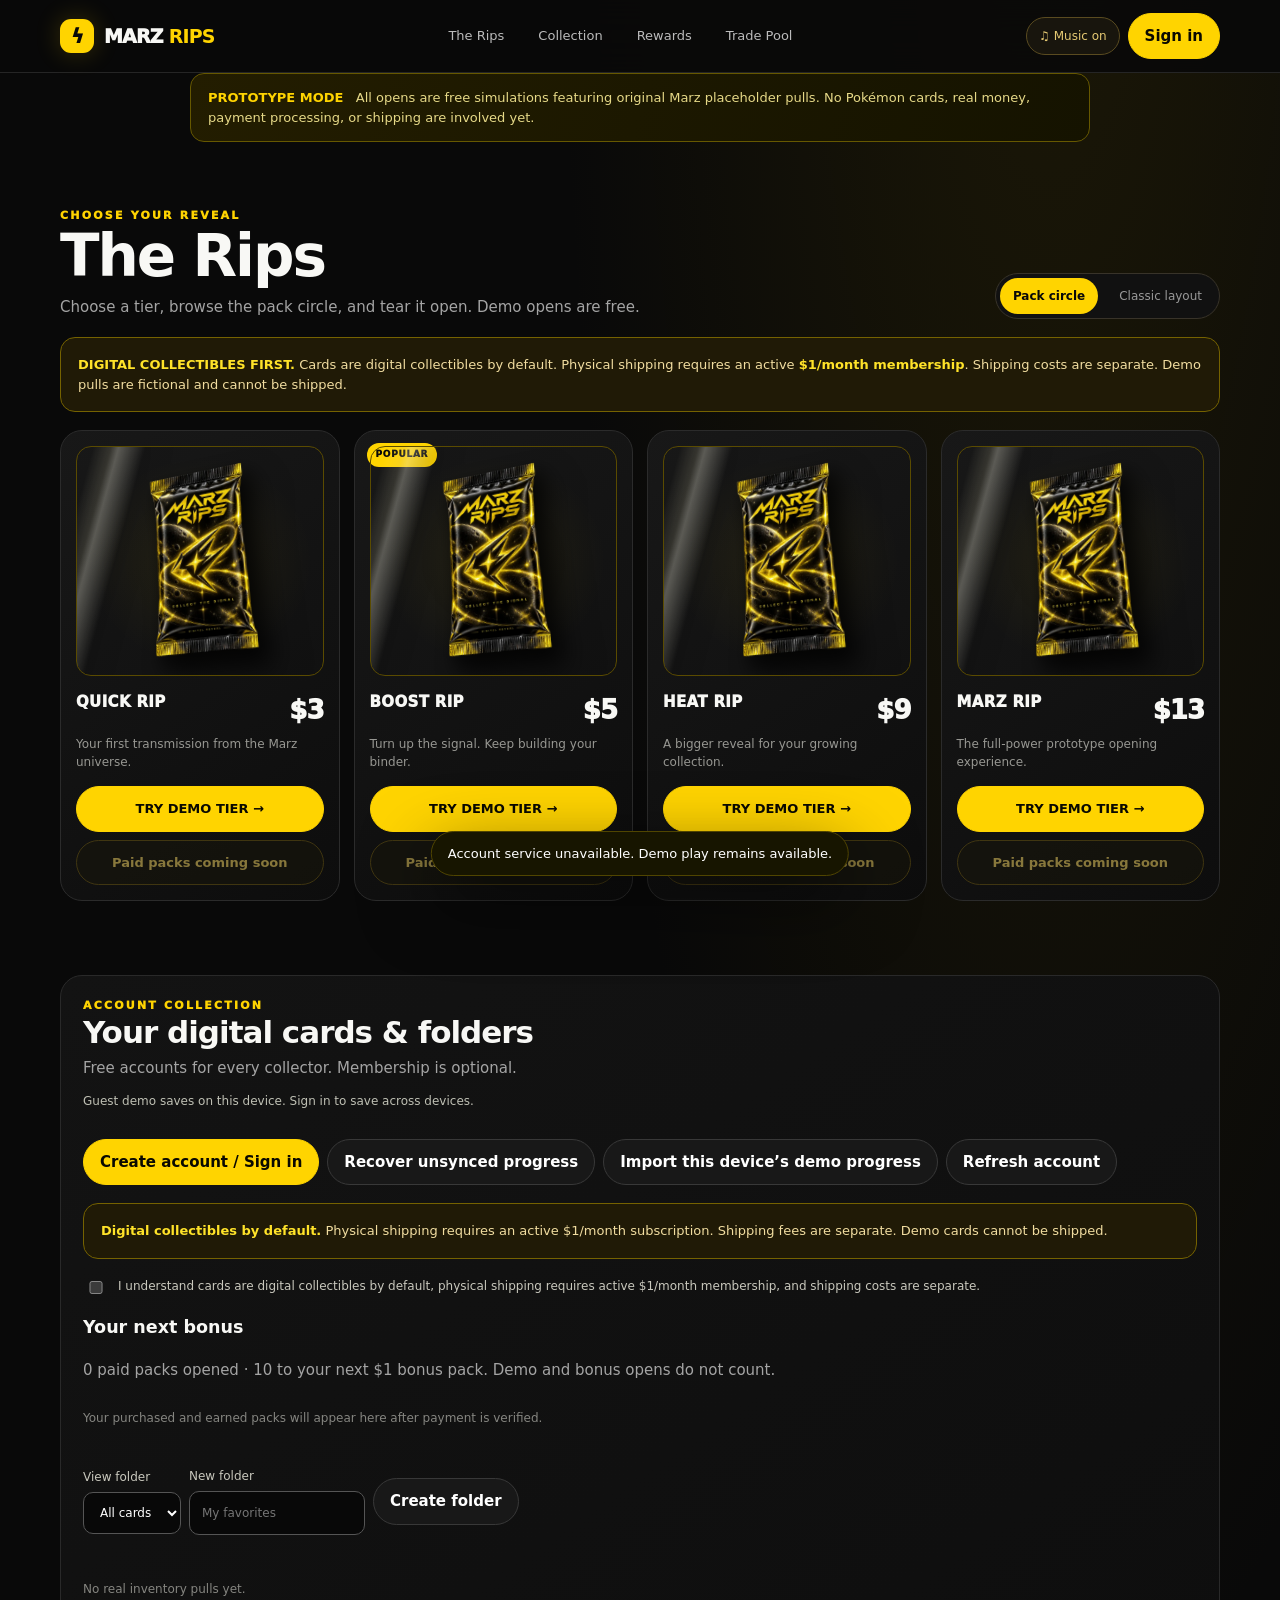
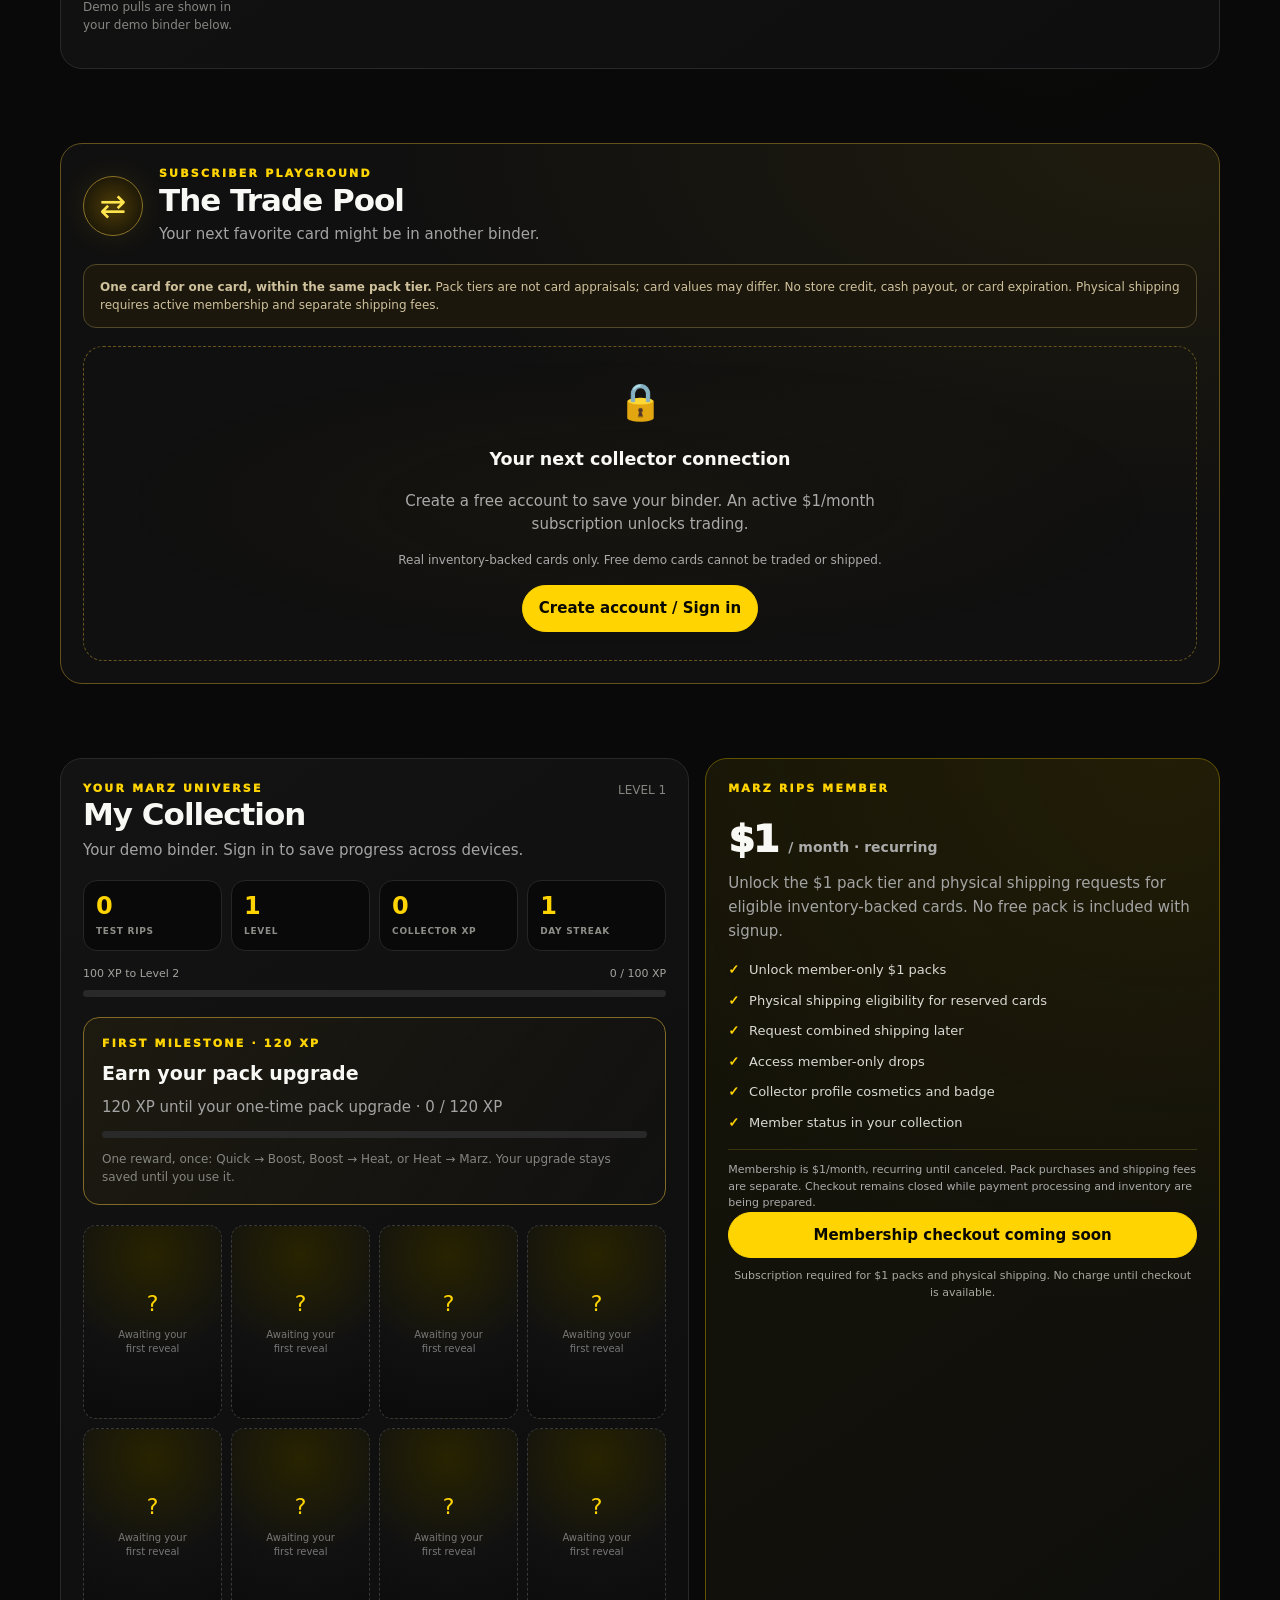
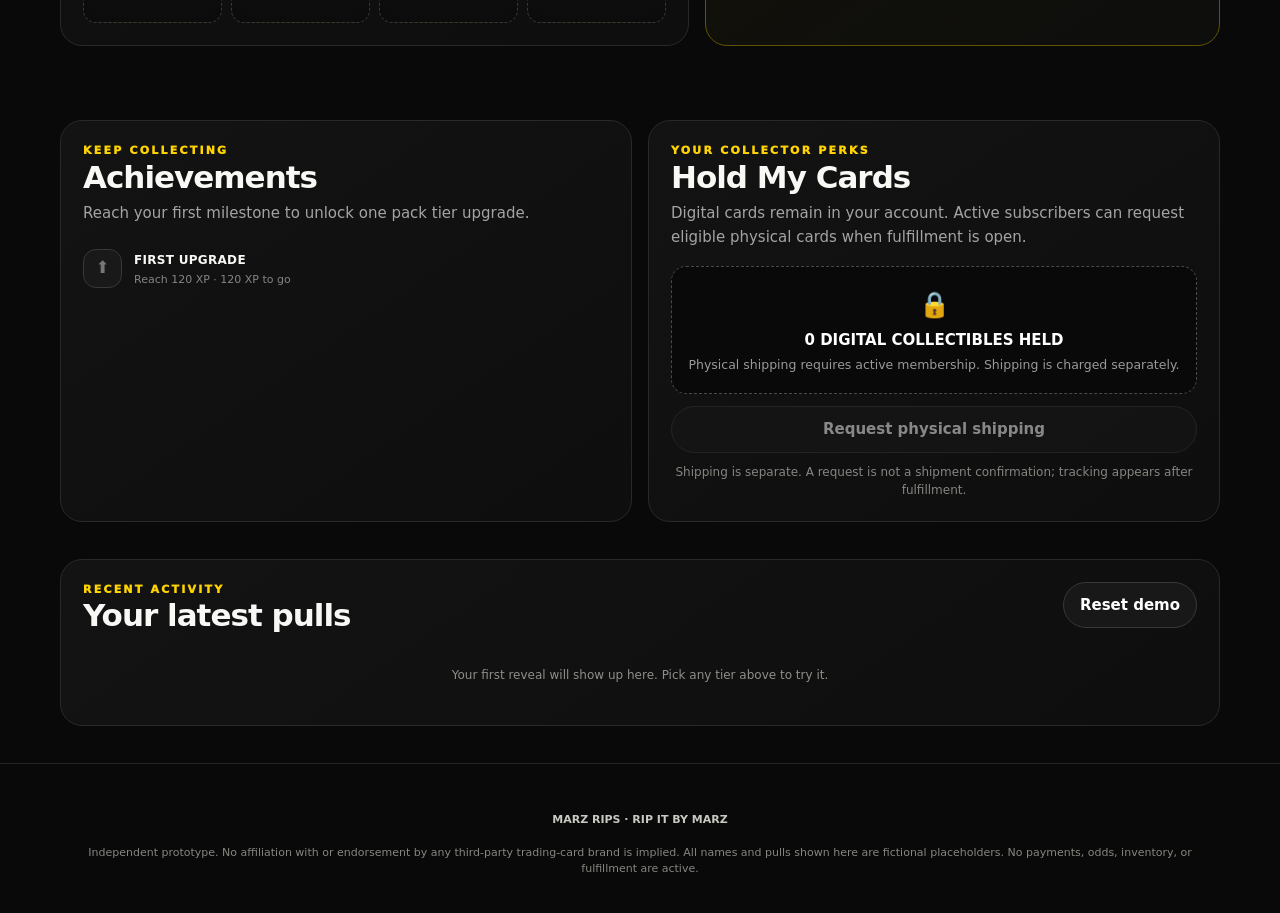
==== index.html @ df6fabe8 "Refine foil ripping audio and choose packs directly by touch or click" ====
<!doctype html>
<html lang="en">
<head>
  <meta charset="utf-8">
  <meta name="viewport" content="width=device-width, initial-scale=1, viewport-fit=cover">
  <meta name="theme-color" content="#090909">
  <meta name="description" content="Marz Rips — a collector-first pack-opening prototype. Rip, reveal, and build your collection.">
  <title>Marz Rips — Rip It by Marz</title>
  <style>
    :root{color-scheme:dark;--yellow:#ffd400;--bg:#090909;--surface:#111;--surface2:#171717;--line:#292929;--muted:#a4a4a4;--text:#f8f8f5;--green:#a8ec8d;--radius:22px;--shadow:0 24px 70px #0009}
    *{box-sizing:border-box}html{scroll-behavior:smooth;scroll-padding-top:90px}body{margin:0;background:radial-gradient(ellipse at 82% -8%,#44380055,transparent 31rem),var(--bg);color:var(--text);font:15px/1.5 Inter,ui-sans-serif,system-ui,-apple-system,"Segoe UI",sans-serif}button{font:inherit;color:inherit}a{color:inherit}.wrap{width:min(1160px,calc(100% - 40px));margin:auto}.nav{position:sticky;top:0;z-index:10;background:#090909e8;border-bottom:1px solid #252525;backdrop-filter:blur(18px)}.navin{height:72px;display:flex;align-items:center;justify-content:space-between;gap:20px}.brand{display:flex;align-items:center;gap:10px;text-decoration:none;font-size:19px;font-weight:1000;letter-spacing:-.8px;white-space:nowrap}.brandmark{display:grid;place-items:center;width:34px;height:34px;background:var(--yellow);color:#080808;border-radius:11px;font-size:19px;box-shadow:0 0 26px #ffd40033}.brand b{color:var(--yellow)}.navlinks{display:flex;align-items:center;gap:8px}.navlinks a{color:#bbb;text-decoration:none;padding:10px 13px;border-radius:999px;font-size:13px}.navlinks a:hover{color:white;background:#ffffff0c}.navcta,.btn{display:inline-flex;align-items:center;justify-content:center;gap:8px;border:1px solid #383838;background:#181818;color:white;border-radius:999px;padding:11px 16px;font-weight:800;text-decoration:none;cursor:pointer;transition:transform .18s,border-color .18s,background .18s}.navcta:hover,.btn:hover{transform:translateY(-1px);border-color:#777}.btn.primary,.navcta{background:var(--yellow);border-color:var(--yellow);color:#0a0900}.btn.primary:hover,.navcta:hover{background:#ffe44a;border-color:#ffe44a}.btn:focus-visible,.nav a:focus-visible,button:focus-visible{outline:3px solid #fff;outline-offset:3px}.btn:disabled{opacity:.5;cursor:not-allowed;transform:none}.eyebrow{color:var(--yellow);font-size:11px;font-weight:950;letter-spacing:2.2px;text-transform:uppercase}.hero{padding:clamp(54px,8vw,100px) 0 46px;text-align:center}.hero .eyebrow{display:inline-flex;align-items:center;gap:8px}.hero h1{font-size:clamp(54px,10vw,112px);line-height:.82;letter-spacing:-.085em;margin:20px 0 24px;font-weight:1000}.hero h1 span{color:var(--yellow)}.hero p{max-width:650px;margin:0 auto;color:#b8b8b3;font-size:clamp(15px,2vw,18px);line-height:1.75}.hero-actions{display:flex;justify-content:center;gap:11px;flex-wrap:wrap;margin:28px 0 0}.hero-meta{display:flex;justify-content:center;gap:18px;flex-wrap:wrap;color:#8e8e89;font-size:12px;margin:21px auto 0}.hero-meta span{display:flex;align-items:center;gap:7px}.dot{width:7px;height:7px;border-radius:50%;background:var(--green);box-shadow:0 0 12px #a8ec8d66}.notice{max-width:900px;margin:0 auto 24px;padding:14px 17px;border:1px solid #665800;background:linear-gradient(110deg,#231d00,#151300);border-radius:14px;color:#e6d987;font-size:13px;text-align:left}.notice strong{color:var(--yellow)}.section{padding:37px 0}.sectionhead{display:flex;justify-content:space-between;align-items:end;gap:18px;margin-bottom:18px}.section h2,.panel h2{font-size:clamp(23px,4vw,31px);letter-spacing:-1px;line-height:1.1;margin:0 0 7px}.sub{color:var(--muted);margin:0;line-height:1.6}.micro{font-size:12px;color:#858580}.grid{display:grid;grid-template-columns:repeat(4,minmax(0,1fr));gap:14px}.pack{position:relative;isolation:isolate;padding:15px;border-radius:var(--radius);border:1px solid #2b2b2b;background:linear-gradient(145deg,#181818,#0d0d0d);overflow:hidden;transition:transform .2s,border-color .2s,box-shadow .2s}.pack:hover{transform:translateY(-4px);border-color:#665800;box-shadow:0 15px 38px #0008}.pack-art{height:174px;border:1px solid #5a4b00;border-radius:15px;background:radial-gradient(circle at 50% 42%,#ffd40022,transparent 48%),repeating-linear-gradient(135deg,#0a0a0a 0 17px,#141414 17px 34px);display:grid;place-items:center;position:relative;margin-bottom:15px;overflow:hidden}.pack-art:after{content:"MARZ RIPS";position:absolute;bottom:12px;font-weight:950;letter-spacing:3px;font-size:9px;color:#d1b300}.pack-symbol{width:67px;height:78px;clip-path:polygon(18% 0,83% 0,100% 14%,91% 88%,77% 100%,17% 100%,2% 89%,9% 15%);border:1px solid var(--yellow);background:linear-gradient(150deg,#282000,#090909);display:grid;place-items:center;color:var(--yellow);font-size:35px;filter:drop-shadow(0 0 16px #ffd40044)}.pack-top{display:flex;align-items:start;justify-content:space-between;gap:6px}.pack h3{font-size:15px;margin:0;font-weight:950;letter-spacing:.35px}.price{font-size:26px;font-weight:1000;letter-spacing:-1px;white-space:nowrap}.pack p{min-height:38px;color:#979792;font-size:12px;margin:5px 0 13px}.pack .btn{width:100%;padding:12px;font-size:13px}.pilltag{position:absolute;top:12px;left:12px;background:var(--yellow);color:#080808;font-weight:950;font-size:9px;text-transform:uppercase;letter-spacing:.7px;border-radius:99px;padding:5px 9px}.layout{display:grid;grid-template-columns:minmax(0,1.1fr) minmax(290px,.9fr);gap:16px}.panel{background:linear-gradient(145deg,#131313,#0e0e0e);border:1px solid #292929;border-radius:var(--radius);padding:22px;min-width:0}.panelhead{display:flex;align-items:start;justify-content:space-between;gap:10px}.stats{display:grid;grid-template-columns:repeat(4,1fr);gap:9px;margin-top:18px}.stat{padding:12px;border:1px solid #262626;background:#090909;border-radius:14px;min-width:0}.stat b{display:block;font-size:24px;line-height:1.1;color:var(--yellow)}.stat span{display:block;margin-top:5px;font-size:9px;font-weight:800;letter-spacing:.7px;color:#8e8e89;text-transform:uppercase}.progress-wrap{margin-top:15px}.progress-label{display:flex;justify-content:space-between;font-size:11px;color:#a3a39e;margin-bottom:7px}.progress{height:7px;border-radius:99px;background:#292929;overflow:hidden}.progress i{display:block;height:100%;width:0;background:linear-gradient(90deg,#e9bd00,var(--yellow));border-radius:99px;transition:width .3s}.binder{display:grid;grid-template-columns:repeat(4,minmax(0,1fr));gap:9px;margin-top:18px}.card{aspect-ratio:2.5/3.5;border:1px dashed #383838;border-radius:13px;background:radial-gradient(circle at 50% 15%,#282300,#111 55%,#0b0b0b);display:flex;align-items:center;justify-content:center;text-align:center;padding:9px;color:#777;font-size:10px;line-height:1.4;position:relative;overflow:hidden}.card .card-symbol{display:block;color:var(--yellow);font-size:22px;margin-bottom:8px}.card.owned{border-style:solid;border-color:#756100;color:#f3e9af}.card.owned:before{content:"";position:absolute;inset:-80%;background:linear-gradient(120deg,transparent,#ffd40022,transparent);transform:rotate(25deg);pointer-events:none}.cardcontent{position:relative;z-index:1}.card-tier{display:block;color:#a9a9a1;font-size:9px;margin-top:5px}.member{border-color:#615300;background:radial-gradient(circle at 90% 0,#493c003d,transparent 55%),linear-gradient(145deg,#171507,#0e0e0d)}.memberprice{font-size:38px;font-weight:1000;letter-spacing:-2px;margin:14px 0 3px}.memberprice small{font-size:14px;letter-spacing:0;color:#aaa;font-weight:600}.checklist{list-style:none;margin:17px 0;padding:0;display:grid;gap:11px}.checklist li{color:#dadad4;font-size:13px}.checklist li:before{content:"✓";color:var(--yellow);font-weight:1000;margin-right:10px}.member-note{border-top:1px solid #3b350f;padding-top:12px;font-size:11px;color:#aaa}.member .btn{width:100%}.member-state{font-size:11px;color:#a9a9a1;margin:10px 0 0;text-align:center}.subgrid{display:grid;grid-template-columns:1fr 1fr;gap:16px}.ach-list{display:grid;gap:0;margin-top:11px}.ach{display:flex;align-items:center;gap:12px;padding:12px 0;border-bottom:1px solid #242424}.ach:last-child{border:0}.badge{width:39px;height:39px;flex:0 0 39px;border-radius:13px;border:1px solid #383838;background:#191919;display:grid;place-items:center;color:#777;font-size:17px}.badge.unlocked{color:var(--yellow);border-color:#705f00;background:#242000}.ach b{font-size:12px;letter-spacing:.3px}.ach small{display:block;color:#858580;font-size:11px;margin-top:2px}.holdbox{margin-top:17px;padding:19px 14px;border:1px dashed #4b4b43;border-radius:15px;text-align:center;color:#aaa;background:#090909}.holdbox.active{border-color:#615300;background:#171507;color:#f4e694}.holdicon{display:block;font-size:25px;margin-bottom:6px}.holdbox strong{color:#fff}.holdbox small{display:block;color:#999;margin-top:4px}.hold-actions{display:grid;gap:8px;margin-top:12px}.hold-actions .btn{width:100%}.activity{display:grid;gap:8px;margin-top:14px}.activity-row{display:flex;justify-content:space-between;gap:12px;padding:10px 12px;background:#0a0a0a;border:1px solid #252525;border-radius:12px;font-size:12px}.activity-row span:last-child{color:#aaa;white-space:nowrap}.empty{color:#8e8e89;text-align:center;padding:19px 5px;font-size:12px}.toast{position:fixed;z-index:30;left:50%;bottom:calc(24px + env(safe-area-inset-bottom));transform:translate(-50%,18px);padding:12px 16px;border:1px solid #504500;border-radius:999px;background:#171500;color:#fff;font-size:13px;box-shadow:var(--shadow);opacity:0;pointer-events:none;transition:.25s;max-width:calc(100% - 32px);text-align:center}.toast.show{opacity:1;transform:translate(-50%,0)}.modal{position:fixed;inset:0;z-index:20;background:#000c;display:none;place-items:center;padding:18px;backdrop-filter:blur(9px)}.modal.show{display:grid}.modalbox{width:min(470px,100%);border:1px solid #504500;background:linear-gradient(145deg,#171507,#090909);border-radius:26px;padding:18px;box-shadow:0 25px 100px #000}.modalhead{display:flex;justify-content:space-between;align-items:center;margin-bottom:14px}.modalhead h2{font-size:16px;margin:0}.iconbtn{width:38px;height:38px;border-radius:50%;border:1px solid #393939;background:#111;cursor:pointer}.tear{position:relative;height:min(56vh,380px);min-height:285px;border:2px solid #5b4c00;border-radius:19px;display:grid;place-items:center;text-align:center;cursor:default;background:radial-gradient(circle at 50% 44%,#ffd4001b,transparent 48%),repeating-linear-gradient(135deg,#090909 0 20px,#151515 20px 40px);box-shadow:inset 0 0 45px #ffd40012,0 0 36px #ffd4001a;overflow:hidden;padding:18px;user-select:none;touch-action:pan-y}.tear.ripping{animation:shake .55s linear 2}.tear.ripped{background:radial-gradient(circle at 50% 45%,#74600070,transparent 48%),#0c0b07}.rip-pack-face{position:relative;width:min(235px,68%);height:158px;margin:4px auto 20px;border:1px solid #806b00;border-radius:14px;background:linear-gradient(145deg,#282000,#100e04 58%,#070707);box-shadow:0 13px 35px #0009,inset 0 0 30px #ffd40013;transition:transform .25s,opacity .25s;overflow:visible}.rip-pack-face:before{content:"";position:absolute;inset:8px;border:1px solid #443800;border-radius:9px;pointer-events:none}.pack-brand{position:absolute;inset:28px 0 auto;color:var(--yellow);font-weight:1000;letter-spacing:3px;font-size:14px}.pack-mark{position:absolute;top:59px;left:50%;transform:translateX(-50%);font-size:39px;color:var(--yellow);text-shadow:0 0 20px #ffd40066}.rip-track{position:absolute;left:8%;right:8%;top:112px;height:8px;border-top:2px dashed #ad9200;background:#090909;border-radius:9px}.rip-track-fill{height:5px;width:var(--rip-progress,0%);border-radius:9px;background:linear-gradient(90deg,#b79800,var(--yellow));box-shadow:0 0 11px #ffd40077}.rip-handle{position:absolute;top:-20px;left:0;display:grid;place-items:center;width:46px;height:46px;border:2px solid #fff2a8;border-radius:14px;background:var(--yellow);color:#090909;font-size:23px;font-weight:1000;box-shadow:0 5px 19px #0009;cursor:grab;touch-action:none;transform:translateX(var(--handle-x,0px));transition:transform .06s;z-index:2}.rip-handle:active{cursor:grabbing}.tear.ripping .rip-handle,.tear.ripped .rip-handle{cursor:default}.rip-instruction{font-size:13px;font-weight:950;letter-spacing:.5px;color:#f4e394}.rip-hint{margin-top:6px;color:#9d9d96;font-size:11px}.tear.ripped .rip-instruction,.tear.ripped .rip-hint{display:none}.reveal-card{position:absolute;inset:18px;display:grid;place-content:center;opacity:0;transform:translateY(18px) scale(.86);transition:opacity .35s,transform .35s;pointer-events:none}.tear.ripped .reveal-card{opacity:1;transform:translateY(0) scale(1)}.tear.ripped .rip-pack-face{position:absolute;width:min(235px,62%);height:76%;top:12%;left:50%;margin:0;transform:translateX(-50%) rotate(-4deg);opacity:.18}.tear.ripped .reveal-title{margin:0;color:#fff2a8}.sound-toggle{border:1px solid #383838;background:#111;border-radius:999px;padding:7px 10px;color:#c9c9c2;font-size:11px;font-weight:800;cursor:pointer}.sound-toggle[aria-pressed="true"]{border-color:#665800;color:var(--yellow)}.reveal-title{font-size:clamp(20px,6vw,28px);font-weight:1000;letter-spacing:-.7px;margin-top:12px}.reveal-sub{color:#aaa;font-size:12px;margin-top:7px}.modalfoot{display:grid;gap:10px;margin-top:13px}.modalfoot .btn{width:100%}.modalfoot .btn[hidden]{display:none!important}.tiny{color:#868680;font-size:10px;text-align:center}.footer{padding:48px 0 35px;border-top:1px solid #242424;color:#868680;text-align:center;font-size:11px}.footer strong{color:#c9c9c2}.bottomnav{display:none}@keyframes shake{0%,100%{transform:translateX(0) rotate(0)}20%{transform:translateX(-7px) rotate(-1deg)}40%{transform:translateX(6px) rotate(1deg)}60%{transform:translateX(-5px)}80%{transform:translateX(5px)}}
    @media(max-width:900px){.grid{grid-template-columns:repeat(2,minmax(0,1fr))}.pack-art{height:155px}.layout{grid-template-columns:1fr 1fr}.subgrid{grid-template-columns:1fr}}
    @media(max-width:640px){html{scroll-padding-top:76px}.wrap{width:min(100% - 28px,520px)}.navin{height:62px}.brand{font-size:17px}.brandmark{width:31px;height:31px}.navlinks{display:none}.navcta{padding:9px 13px;font-size:12px}.hero{padding:52px 0 29px}.hero h1{font-size:clamp(53px,17vw,82px);margin:18px 0}.hero p{font-size:14px;line-height:1.65}.hero-actions .btn{flex:1;min-width:145px}.hero-meta{gap:10px 15px;font-size:10px}.notice{font-size:12px;padding:12px 13px;margin-bottom:13px}.section{padding:28px 0}.sectionhead{align-items:start;flex-direction:column;gap:5px}.section h2,.panel h2{font-size:23px}.grid{gap:10px}.pack{padding:10px;border-radius:18px}.pack-art{height:138px;border-radius:12px;margin-bottom:11px}.pack-symbol{width:57px;height:67px;font-size:29px}.pack h3{font-size:12px}.price{font-size:22px}.pack p{min-height:36px;font-size:10px;margin:3px 0 10px}.pack .btn{padding:10px 5px;font-size:11px}.pilltag{top:8px;left:8px;font-size:8px}.layout{grid-template-columns:1fr;gap:11px}.panel{padding:17px;border-radius:19px}.stats{gap:7px;margin-top:14px}.stat{padding:10px}.stat b{font-size:21px}.stat span{font-size:8px}.binder{gap:7px;margin-top:14px}.card{border-radius:10px;padding:6px;font-size:9px}.card .card-symbol{font-size:19px;margin-bottom:5px}.card-tier{font-size:8px}.subgrid{gap:11px}.ach{padding:10px 0}.holdbox{padding:16px 12px}.footer{padding:36px 0 92px;font-size:10px}.bottomnav{position:fixed;z-index:9;display:grid;grid-template-columns:repeat(4,1fr);gap:2px;left:10px;right:10px;bottom:calc(9px + env(safe-area-inset-bottom));padding:6px;border:1px solid #303030;border-radius:18px;background:#101010ed;backdrop-filter:blur(16px);box-shadow:0 8px 35px #0009}.bottomnav button{border:0;background:transparent;border-radius:12px;color:#aaa;font-size:9px;font-weight:800;padding:7px 2px;display:grid;place-items:center;gap:3px;cursor:pointer}.bottomnav button span{font-size:17px;line-height:1}.bottomnav button.active{color:var(--yellow);background:#ffd40012}.toast{bottom:calc(82px + env(safe-area-inset-bottom))}}
    @media(max-width:360px){.wrap{width:calc(100% - 22px)}.hero h1{font-size:51px}.pack-art{height:118px}.pack h3{font-size:11px}.price{font-size:20px}.hero-actions{gap:8px}.btn{padding:10px 12px}}
    @media(prefers-reduced-motion:reduce){*,*::before,*::after{scroll-behavior:auto!important;animation-duration:.01ms!important;animation-iteration-count:1!important;transition-duration:.01ms!important}}

/* Circular pack room. Classic layout remains available without changing collection data. */
[hidden]{display:none!important}
body.cinematic .hero{display:none}
body.cinematic #packs{padding-top:42px}
body.cinematic #packs h2{font-size:clamp(34px,6vw,58px);letter-spacing:-2px}
.layout-switch{display:flex;align-items:center;gap:8px;padding:4px;border:1px solid #383329;border-radius:99px;background:#111;flex-shrink:0}
.layout-switch button{border:0;background:transparent;padding:9px 13px;border-radius:99px;color:#999;font-size:12px;cursor:pointer}
.layout-switch button[aria-pressed=true]{background:#ffd400;color:#080808;font-weight:900}
body.cinematic .pack-art{height:206px;background:radial-gradient(ellipse at 50% 50%,#6d590050,transparent 70%),repeating-linear-gradient(135deg,#0a0a0a 0 17px,#141414 17px 34px)}
body.cinematic .pack-symbol{width:100px;height:128px;font-size:49px;background:linear-gradient(125deg,#191500,#5c4b00 35%,#151100 55%,#382e00);box-shadow:inset 0 0 20px #ffd40044}
body.cinematic .modal{padding:16px;background:radial-gradient(ellipse at 50% 55%,#272000d9,#020202f5 75%);overflow:auto}
body.cinematic .modalbox{width:min(780px,100%);border-color:#4e431d;background:radial-gradient(ellipse at 50% 35%,#211b09,#090909 65%);padding:24px;position:relative;overflow:hidden}
body.cinematic .modalhead h2{font-size:20px;letter-spacing:-.5px}
.opening-steps{display:flex;gap:20px;color:#666;font-size:10px;letter-spacing:1.3px;text-transform:uppercase;margin:12px 0 22px}
.opening-steps span.active{color:var(--yellow)}
.pack-room{position:relative;text-align:center}
.room-title{font-size:30px;letter-spacing:-1px;font-weight:950;line-height:1.15;margin:4px 0 8px}
.room-hint{color:#a6a398;font-size:12px;margin:0}
.orbit-stage{height:330px;position:relative;isolation:isolate;overflow:hidden;touch-action:pan-y;user-select:none;cursor:grab;outline-offset:-4px}
.orbit-stage:active{cursor:grabbing}
.orbit-ring{position:absolute;left:12%;right:12%;top:50%;height:115px;border:1px solid #a88b0055;border-radius:50%;box-shadow:0 0 30px #ffd40019,inset 0 0 28px #ffd40015;transform:rotate(-5deg);pointer-events:none}
.orbit-ring:after{content:'';position:absolute;inset:17px;border:1px solid #d2ae0022;border-radius:50%}
.orbit-pack{position:absolute;left:50%;top:37%;width:132px;height:194px;margin:-65px 0 0 -66px;border:1px solid #8b742a;border-radius:9px;padding:14px 10px;background:repeating-linear-gradient(0deg,transparent 0 3px,#ffffff06 3px 4px),linear-gradient(125deg,#29251a,#6c5718 18%,#151309 38%,#51451d 66%,#0f0d07);box-shadow:inset 0 1px 3px #fff6,0 20px 26px #0009;display:flex;flex-direction:column;align-items:center;justify-content:center;gap:6px;will-change:transform;transition:transform .35s cubic-bezier(.2,.75,.2,1),opacity .35s,filter .35s;cursor:pointer;color:#ffdc45;overflow:hidden}
.orbit-pack:before,.orbit-pack:after{content:'';position:absolute;left:0;right:0;height:12px;background:repeating-linear-gradient(90deg,#9e853c 0 2px,#362b13 2px 5px);border-bottom:1px solid #b7a15b66}
.orbit-pack:before{top:0}.orbit-pack:after{bottom:0}
.orbit-pack .foil-mark{font-size:62px;text-shadow:0 0 25px #ffce0066;line-height:1.2}
.orbit-pack b{font-size:13px;letter-spacing:1.4px}.orbit-pack small{font-size:8px;letter-spacing:1.3px}.orbit-pack .pack-number{font:10px ui-monospace,monospace;margin-top:8px;color:#dfd2ab}
.orbit-pack[aria-pressed=true]{border-color:#ffdf60;box-shadow:0 0 25px #ffd40030,0 26px 30px #000,inset 0 0 20px #ffe45c20}
.orbit-nav{display:flex;justify-content:center;align-items:center;gap:20px;margin:-8px 0 14px;position:relative;z-index:12}
.orbit-nav button{width:42px;height:42px;border:1px solid #5c4c23;border-radius:50%;background:#18150c;color:#ffde50;font-size:24px;cursor:pointer}
.orbit-label{font:12px ui-monospace,monospace;color:#e2d7aa;min-width:135px}
.cinematic #ripButton{background:transparent;border-color:#383329;color:#aaa;width:auto;justify-self:center;font-size:11px;padding:8px 14px}
.room-confirm{width:min(360px,100%);min-height:49px;font-size:14px}
body.cinematic .tear{height:375px;min-height:300px;border:0;background:radial-gradient(ellipse at 50% 75%,#7a590022,transparent 65%);box-shadow:none;padding:16px;overflow:hidden}
body.cinematic .rip-pack-face{width:195px;height:255px;border-radius:9px;background:repeating-linear-gradient(0deg,transparent 0 3px,#ffffff06 3px 4px),linear-gradient(120deg,#312816,#857032 20%,#171208 38%,#4f431d 70%,#0c0b08);box-shadow:0 20px 40px #0009,inset 0 0 28px #ffd40022;margin:0 auto 17px}
body.cinematic .pack-brand{top:65px;font-size:17px;letter-spacing:2px}
body.cinematic .pack-mark{top:102px;font-size:65px}
body.cinematic .rip-track{top:29px;border-top-color:#ffe48b;left:7%;right:7%}
body.cinematic .rip-pack-face:after{content:'SELECTED PACK';position:absolute;bottom:28px;left:0;right:0;font-size:9px;letter-spacing:2px;color:#b9a66a}
body.cinematic .tear.ripping{animation:anticipation .65s ease-in-out infinite}
body.cinematic .tear.ripping .rip-pack-face{transform:scale(1.025);box-shadow:0 0 70px #ffc40055}
body.cinematic .tear.ripped .rip-pack-face{width:195px;height:255px;left:50%;top:15px;opacity:0;transform:translateX(-50%) translateY(-100px) rotate(-20deg);transition:opacity .5s,transform .7s}
body.cinematic .reveal-card{inset:5px;z-index:3;transform:translateY(90px) scale(.75) rotateY(65deg);transition:opacity .7s,transform .9s cubic-bezier(.15,.8,.2,1)}
body.cinematic .tear.ripped .reveal-card{transform:translateY(0) scale(1) rotateY(0)}
.reveal-art{width:190px;height:256px;margin:0 auto 9px;border:2px solid #d7b454;border-radius:13px;padding:8px;position:relative;overflow:hidden;background:linear-gradient(130deg,#463421,#d3ad4666 25%,#160f20 45%,#a6782966 70%,#302518);box-shadow:0 0 24px #ffd40044,0 22px 45px #000}
.reveal-art-inner{height:100%;position:relative;overflow:hidden;border:1px solid #d6b86666;border-radius:8px;background:radial-gradient(circle at 50% 44%,#593c82,#1c1532 40%,#070a12 78%);display:flex;flex-direction:column;align-items:center;justify-content:center}
.reveal-art-inner:before{content:'';width:240px;height:70px;position:absolute;top:80px;left:-35px;border:1px solid #fcd67466;border-radius:50%;transform:rotate(-30deg);box-shadow:0 0 22px #8b65bb55}
.reveal-art-inner:after{content:'';position:absolute;inset:-100%;background:linear-gradient(110deg,transparent 42%,#fff9 50%,transparent 58%);transform:translateX(-60%) rotate(20deg);animation:none}
.tear.ripped .reveal-art-inner:after{animation:foil-pass 2.5s ease-out 1}
.reveal-glyph{font-size:82px;line-height:1;color:#ffe68a;text-shadow:0 0 28px #e5b945;position:relative;z-index:1}
.reveal-art-label{position:absolute;top:10px;font-size:8px;letter-spacing:2px;color:#e6d4a0}.reveal-art-rarity{position:absolute;bottom:13px;font-size:10px;font-weight:900;letter-spacing:2px;color:#ffdf84}
body.cinematic .reveal-title{font-size:24px;margin-top:0}.reveal-sub{max-width:300px;margin:5px auto 0}
body.classic .reveal-art,body.classic .opening-steps{display:none}
.reveal-effects{position:absolute;inset:0;pointer-events:none;z-index:1;opacity:0;overflow:hidden}
.tear.ripped .reveal-effects{opacity:1}
.reveal-bloom{position:absolute;width:300px;height:300px;left:50%;top:40%;margin:-150px;background:radial-gradient(circle,#fff8bf99,#ffcc0022 35%,transparent 65%);border-radius:50%;animation:reveal-bloom 1.2s ease-out both}
.light-beam{position:absolute;left:50%;top:-90px;width:110px;height:500px;transform-origin:50% 80%;background:linear-gradient(180deg,transparent,#f5d36f2b,transparent);filter:blur(5px)}
.light-beam.a{transform:rotate(32deg)}.light-beam.b{transform:rotate(-32deg)}
.spark{position:absolute;left:50%;top:48%;width:3px;height:3px;border-radius:50%;background:#ffe79b;box-shadow:0 0 8px #ffcd38;animation:spark-out 1.5s ease-out both;animation-delay:var(--delay)}
@keyframes spark-out{from{transform:translate(0,0) scale(1.3);opacity:1}to{transform:translate(var(--sx),var(--sy)) scale(.2);opacity:0}}
@keyframes reveal-bloom{0%{opacity:0;transform:scale(.3)}35%{opacity:1;transform:scale(1.4)}100%{opacity:.2;transform:scale(1.8)}}
@keyframes foil-pass{to{transform:translateX(65%) rotate(20deg)}}
@keyframes anticipation{0%,100%{transform:translateY(0)}50%{transform:translateY(-3px)}}
@media(max-width:640px){body.cinematic #packs{padding-top:24px}.layout-switch button{padding:8px 11px;font-size:11px}body.cinematic .sectionhead{gap:15px}body.cinematic .pack-art{height:150px}body.cinematic .pack-symbol{width:74px;height:105px;font-size:37px}body.cinematic .modal{padding:9px}body.cinematic .modalbox{padding:16px 12px;border-radius:22px;max-height:calc(100dvh - 18px);overflow:auto}.opening-steps{gap:15px;margin-bottom:16px;font-size:9px}.room-title{font-size:26px}.orbit-stage{height:295px}.orbit-pack{width:112px;height:170px;margin-left:-56px}.orbit-pack .foil-mark{font-size:51px}.orbit-pack b{font-size:11px}.orbit-pack small{font-size:7px}.orbit-nav{margin-top:-4px}body.cinematic .tear{height:365px;min-height:290px}body.cinematic .modalhead h2{font-size:17px}.sound-toggle{font-size:10px;padding:7px}.room-hint{font-size:11px}}
@media(prefers-reduced-motion:reduce){.reveal-effects{display:none!important}.orbit-pack{will-change:auto}.tear.ripping{animation:none!important}.reveal-art-inner:after{display:none}}


/* Suspense phase: no pull identity is displayed until the final reveal. */
.music-toggle{background:#18150d;border:1px solid #5a4b20;color:#e6ca73;border-radius:99px;padding:9px 12px;font-size:12px;cursor:pointer;white-space:nowrap}
.music-toggle[aria-pressed=false]{color:#999;border-color:#333}
.tear-cap{display:none}body.cinematic .tear-cap{display:block;position:absolute;left:-1px;right:-1px;top:-1px;height:35px;border:1px solid #ae9245;border-radius:8px 8px 0 0;background:repeating-linear-gradient(90deg,#9e853c 0 2px,#362b13 2px 5px);transform-origin:0 100%;transform:rotate(calc(var(--tear-amount,0) * -3deg));transition:transform .15s;z-index:1;pointer-events:none}
body.cinematic .tear.ripping{animation:none}
body.cinematic .tear.ripping .tear-cap{transform:translate(22px,-95px) rotate(-32deg);transition:transform 1s cubic-bezier(.2,.6,.3,1)}
body.cinematic .tear.showtime .rip-pack-face{opacity:0;transform:translateY(-110px) rotate(-9deg) scale(.85);transition:transform .9s,opacity .7s}
.tear.showtime .rip-instruction,.tear.showtime .rip-hint{visibility:hidden}
.mystery-card{position:absolute;left:50%;top:22px;width:190px;height:256px;margin-left:-95px;perspective:1100px;z-index:4;visibility:hidden;opacity:0;pointer-events:none}
.tear.showtime .mystery-card{visibility:visible;opacity:1;transition:opacity .5s}
.mystery-spinner{position:relative;width:100%;height:100%;transform-style:preserve-3d}
.tear.showtime .mystery-spinner{animation:mystery-turn 3.55s cubic-bezier(.35,.05,.3,1) both}
.mystery-face{position:absolute;inset:0;backface-visibility:hidden;border:2px solid #e1bb5c;border-radius:13px;background:repeating-linear-gradient(135deg,#ffd40007 0 2px,transparent 2px 11px),radial-gradient(ellipse at 50% 45%,#735725,#14101c 65%);box-shadow:0 0 30px #ffd40033,0 18px 30px #0008;display:flex;flex-direction:column;align-items:center;justify-content:center;gap:16px;overflow:hidden}
.mystery-face:before{content:'';position:absolute;inset:8px;border:1px solid #cfb96666;border-radius:7px}.mystery-face:after{content:'';position:absolute;inset:-100%;background:linear-gradient(110deg,transparent 43%,#ffffca88 50%,transparent 57%);animation:none}
.tear.showtime .mystery-face:after{animation:mystery-shine 2s linear 2}
.mystery-face.reverse{transform:rotateY(180deg)}.mystery-face b{color:#ffe187;font-size:14px;letter-spacing:2px}.mystery-face span{font-size:72px;color:#ffe28b;text-shadow:0 0 24px #ffcf4b}.mystery-face small{color:#d8cba4;letter-spacing:2px;font-size:8px}
.suspense-label{position:absolute;bottom:35px;left:0;right:0;text-align:center;font-size:12px;color:#e2c776;letter-spacing:2px;font-weight:800;opacity:0}
.tear.showtime .suspense-label{opacity:1;transition:opacity .6s}.tear.ripped .suspense-label{opacity:0}
.tear.showtime .reveal-effects{opacity:1}.tear.showtime .light-beam.a{animation:sweep-a 3.5s ease-in-out both}.tear.showtime .light-beam.b{animation:sweep-b 3.5s ease-in-out both}
@keyframes mystery-turn{0%{transform:translateY(70px) scale(.65) rotateY(-160deg) rotateZ(-12deg)}22%{transform:translateY(0) scale(1) rotateY(0deg) rotateZ(4deg)}68%{transform:translateY(-12px) scale(1.06) rotateY(720deg) rotateZ(-4deg)}100%{transform:translateY(0) scale(1) rotateY(1080deg) rotateZ(0)}}
@keyframes mystery-shine{0%{transform:translateX(-65%) rotate(18deg)}100%{transform:translateX(65%) rotate(18deg)}}
@keyframes sweep-a{from{transform:rotate(-40deg)}to{transform:rotate(30deg)}}@keyframes sweep-b{from{transform:rotate(40deg)}to{transform:rotate(-30deg)}}
@media(max-width:640px){.cinematic .modalhead{flex-wrap:wrap;gap:10px}.cinematic .modalhead h2{flex:1 0 100%}.modalhead .music-toggle{font-size:10px;padding:7px 9px}.navin{gap:8px}.navcta{font-size:10px;padding:8px 10px}.music-toggle{font-size:10px;padding:8px 9px}.brand{font-size:15px;gap:6px}}
@media(prefers-reduced-motion:reduce){.mystery-card{display:none}.suspense-label{display:none}.tear-cap{transition:none!important}}

  
/* Physical foil packets: front face, folded side gusset and crimped seals. */
.orbit-pack{padding:0;border:0;background:none;box-shadow:none;overflow:visible;display:block;transform-style:preserve-3d}
.orbit-pack:before,.orbit-pack:after{display:none}
.packet-front{position:absolute;inset:0;display:flex;flex-direction:column;align-items:center;justify-content:center;gap:6px;border:1px solid #c4a65b;border-radius:7px;background:linear-gradient(100deg,#fff5bc28,transparent 12%,#0008 47%,transparent 68%,#fff6c735 89%,#0005),repeating-linear-gradient(0deg,transparent 0 3px,#ffffff08 3px 4px),linear-gradient(135deg,#a88b3f,#332a12 24%,#17130b 48%,#79612a 80%,#c4aa5d);box-shadow:inset 2px 0 3px #fff7,inset -3px 0 6px #000b,0 23px 24px #0009;transform:translateZ(6px);overflow:hidden;color:#ffe270}
.packet-front:before,.packet-front:after{content:'';position:absolute;left:0;right:0;height:13px;background:repeating-linear-gradient(90deg,#dcc276 0 1px,#594519 1px 3px,#ab8c3d 3px 4px);box-shadow:0 1px 2px #0009,inset 0 2px 2px #fff4;z-index:2}
.packet-front:before{top:0;border-bottom:1px solid #eee0ad66}.packet-front:after{bottom:0;border-top:1px solid #eee0ad66}
.packet-side{position:absolute;top:2px;bottom:2px;right:-6px;width:12px;border-radius:2px;background:linear-gradient(90deg,#473616,#c4a352 28%,#695021 45%,#221a0c 55%,#927132 90%);border:1px solid #ad8e44;transform:rotateY(90deg);transform-origin:center;box-shadow:inset 0 1px 3px #fff5;pointer-events:none}
.packet-front .foil-mark{color:#ffda3f;text-shadow:1px 2px 0 #715100,-1px -1px 0 #fff0a1,0 0 22px #ffd40044}
.orbit-pack[aria-pressed=true]{border:0;box-shadow:none}
.orbit-pack[aria-pressed=true] .packet-front{border-color:#fff0a1;box-shadow:inset 2px 0 3px #fff8,inset -3px 0 6px #000b,0 0 27px #ffd40025,12px 26px 25px #000b}
.orbit-pack:focus-visible{outline:2px solid #fff0a1;outline-offset:7px}
.catalog-packet{position:relative;width:112px;height:166px;transform:perspective(650px) rotateY(-24deg) rotateX(9deg) rotateZ(-8deg);transform-style:preserve-3d;transition:transform .5s;filter:drop-shadow(12px 16px 12px #0009)}
.catalog-packet .packet-front{gap:8px}.catalog-packet small{font-size:7px;letter-spacing:1.1px}.catalog-packet b{font-size:11px;letter-spacing:1px}.catalog-packet .foil-mark{font-size:60px;line-height:1}
.pack:hover .catalog-packet{transform:perspective(650px) rotateY(-13deg) rotateX(5deg) rotateZ(-3deg)}
body.classic .catalog-packet{display:none}
body.classic .pack-art:after{content:'ϟ';font-size:85px;color:#ffd400;text-shadow:0 0 25px #ffd40066}
body.cinematic .rip-pack-face{border-left:3px solid #d7b965;border-right:4px solid #4b3718;background:linear-gradient(100deg,#fff1aa25,transparent 20%,#0006 45%,transparent 70%,#fff0ae25 93%),repeating-linear-gradient(0deg,transparent 0 3px,#ffffff08 3px 4px),linear-gradient(120deg,#9f8240,#51401b 20%,#171208 45%,#796029 80%,#b19a54);box-shadow:inset 2px 0 4px #fff5,inset -3px 0 5px #0009,12px 22px 32px #000b}
.rip-packet-edge{display:none}body.cinematic .rip-packet-edge{display:block;position:absolute;right:-11px;top:5px;bottom:2px;width:8px;border:1px solid #816327;border-radius:0 4px 4px 0;background:linear-gradient(90deg,#b28c3e,#3b2b0c 50%,#786029);transform:skewY(24deg);transform-origin:left;pointer-events:none}
body.cinematic .rip-pack-face:before{inset:auto 0 0;height:13px;border:0;border-radius:0;background:repeating-linear-gradient(90deg,#c2a25b 0 1px,#51401c 1px 3px,#977a36 3px 4px)}
@media(max-width:650px){.catalog-packet{width:90px;height:132px}.catalog-packet .foil-mark{font-size:44px}.catalog-packet b{font-size:9px}.catalog-packet small{font-size:6px}}
@media(prefers-reduced-motion:reduce){.catalog-packet{transition:none}}


.packet-glint{position:absolute;inset:-30% -100%;background:linear-gradient(110deg,transparent 43%,#fff8cd22 48%,#fffce94d 50%,transparent 57%);transform:translateX(-35%);animation:foil-light 6s ease-in-out infinite;pointer-events:none}
@keyframes foil-light{0%,20%{transform:translateX(-35%)}65%,100%{transform:translateX(35%)}}
@media(prefers-reduced-motion:reduce){.packet-glint{animation:none;transform:none}}

.upgrade-reward{margin:20px 0;padding:18px;border:1px solid #806b26;border-radius:16px;background:linear-gradient(125deg,#3b300b44,#111)}.upgrade-reward h3{margin:7px 0;font-size:19px}.upgrade-reward .sub{margin:7px 0 12px}.upgrade-reward .micro{margin:12px 0 0}.upgrade-offer{margin:0 0 18px;padding:13px 16px;border:1px solid #806b26;border-radius:14px;background:#ffd4000b}.upgrade-offer p{margin:0 0 10px;font-size:12px;color:#e4d6a1}.upgrade-offer .btn{font-size:12px;min-height:42px}.upgrade-offer .btn[aria-pressed=true]{background:#ffd400;color:#0b0900;border-color:#ffd400}
</style>
<link rel="stylesheet" href="account.css"><link rel="stylesheet" href="trading.css">
</head>
<body class="cinematic">
  <header class="nav"><div class="wrap navin">
    <a class="brand" href="#top" aria-label="Marz Rips home"><span class="brandmark">ϟ</span><span>MARZ <b>RIPS</b></span></a>
    <nav class="navlinks" aria-label="Main navigation"><a href="#packs">The Rips</a><a href="#collection">Collection</a><a href="#rewards">Rewards</a><a href="#trading">Trade Pool</a></nav>
    <div style="display:flex;align-items:center;gap:8px"><button class="music-toggle" id="musicToggle" type="button" aria-pressed="true" onclick="toggleMusic()" title="Original background music starts when you choose a tier">♫ Music on</button><button class="navcta" id="accountNav" type="button">Sign in</button><a class="btn" id="adminLink" href="admin.html" hidden>Admin</a></div>
  </div></header>
  <main class="wrap" id="top">
    <section class="hero">
      <div class="eyebrow"><span class="dot"></span> RIP &nbsp;•&nbsp; REVEAL &nbsp;•&nbsp; COLLECT</div>
      <h1>RIP IT.<br><span>BY MARZ.</span></h1>
      <p>Every rip adds a new signal to your collection. Build your binder, level up, and earn your place in the Marz universe. Choose a tier, then drag the tab across the pack to rip it open.</p>
      <div class="hero-actions"><button class="btn primary" type="button" onclick="go('packs')">Choose a rip <span aria-hidden="true">→</span></button><button class="btn" type="button" onclick="go('rewards')">See collector rewards</button></div>
      <div class="hero-meta"><span><i class="dot"></i> Opens are free in prototype</span><span>◈ Free accounts save progress online</span><span>✦ Cards not loaded yet</span></div><img class="hero-art" src="assets/marz-pack.webp" alt="Original black and yellow Marz Rips foil packet">
    </section>
    <div class="notice" role="status"><strong>PROTOTYPE MODE</strong> &nbsp; All opens are free simulations featuring original Marz placeholder pulls. No Pokémon cards, real money, payment processing, or shipping are involved yet.</div>

    <section class="section" id="packs">
      <div class="sectionhead"><div><div class="eyebrow">Choose your reveal</div><h2>The Rips</h2><p class="sub">Choose a tier, browse the pack circle, and tear it open. Demo opens are free.</p></div><div class="layout-switch" aria-label="Opening layout"><button id="cinemaLayout" type="button" aria-pressed="true" onclick="setLayout('cinematic')">Pack circle</button><button id="classicLayout" type="button" aria-pressed="false" onclick="setLayout('classic')">Classic layout</button></div></div>
      <div class="disclosure"><strong>DIGITAL COLLECTIBLES FIRST.</strong> Cards are digital collectibles by default. Physical shipping requires an active <strong>$1/month membership</strong>. Shipping costs are separate. Demo pulls are fictional and cannot be shipped.</div><div class="grid" id="packGrid"></div>
    </section>

    <section class="section" id="accountCollection"><div class="panel"><div class="panelhead"><div><div class="eyebrow">Account collection</div><h2>Your digital cards &amp; folders</h2><p id="accountIdentity" class="sub">Free accounts for every collector. Membership is optional.</p><p id="cloudState" class="sync-state">Sign in to save across devices.</p></div><button class="btn" id="signOut" hidden>Sign out</button></div><div class="account-actions"><button class="btn primary" id="createAccount">Create account / Sign in</button><button class="btn" id="recoverDemo">Recover unsynced progress</button><button class="btn" id="importDemo">Import this device’s demo progress</button><button class="btn" onclick="MarzAccount.refresh()">Refresh account</button></div><div class="disclosure"><strong>Digital collectibles by default.</strong> Physical shipping requires an active $1/month subscription. Shipping fees are separate. Demo cards cannot be shipped.</div><label class="purchase-consent"><input id="purchaseDisclosure" type="checkbox"><span>I understand cards are digital collectibles by default, physical shipping requires active $1/month membership, and shipping costs are separate.</span></label><h3>Your next bonus</h3><p id="loyaltyText" class="sub">Every 10 paid pack openings earns one $1 bonus pack. Demo and bonus openings do not count.</p><div class="ready-packs" id="readyPacks"></div><div class="collector-tools"><label>View folder<select id="folderFilter"><option value="">All cards</option></select></label><label>New folder<input id="folderName" maxlength="60" placeholder="My favorites"></label><button class="btn" id="newFolder">Create folder</button></div><div class="digital-binder" id="digitalBinder"></div><details id="shippingDetails" hidden><summary>Shipping address</summary><form id="shippingForm"><div class="subgrid"><label>Full name<input name="name" autocomplete="name" required maxlength="200"></label><label>Street address<input name="line1" autocomplete="address-line1" required maxlength="200"></label><label>Address line 2<input name="line2" autocomplete="address-line2" maxlength="200"></label><label>City<input name="city" autocomplete="address-level2" required maxlength="200"></label><label>State / region<input name="region" autocomplete="address-level1" required maxlength="200"></label><label>ZIP / postal code<input name="postal" autocomplete="postal-code" required maxlength="200"></label><label>Country<input name="country" autocomplete="country-name" required maxlength="200"></label></div><p class="micro">You will receive a shipping quote before fulfillment. Submitting does not charge you or create a shipped package.</p><button class="btn primary">Submit shipping request</button></form></details><div id="shippingHistory"></div></div></section>
<section class="section trade-section" id="trading"><div class="panel"><div class="trade-heading"><div class="trade-orb" aria-hidden="true">⇄</div><div><div class="eyebrow">Subscriber playground</div><h2>The Trade Pool</h2><p class="sub">Your next favorite card might be in another binder.</p></div></div><div class="trade-rule"><strong>One card for one card, within the same pack tier.</strong> Pack tiers are not card appraisals; card values may differ. No store credit, cash payout, or card expiration. Physical shipping requires active membership and separate shipping fees.</div><div class="trade-gate" id="tradeGate"></div><div id="tradeControls" hidden><div class="trade-list-panel"><h3>Put a card into the pool</h3><p class="micro">Listing authorizes an instant swap for any one held card from the same pack tier. Your collector username and card details become visible to other subscribers. You can withdraw before someone completes a swap.</p><div class="collector-tools"><label>Your card<select id="tradeListCard"><option value="">Choose a held card</option></select></label><button class="btn primary" id="tradePost">Add to trade pool</button></div><label class="purchase-consent"><input id="listingConsent" type="checkbox"><span>I authorize another subscriber to instantly exchange any one held card from the same pack tier for my listed card. There is no guarantee of equal monetary value. After completion, ownership of both cards changes.</span></label><div id="myTradeListings"></div></div><div class="trade-actions"><label>Browse tier<select id="tradeTier"><option value="0">All tiers</option><option value="100">$1 tier</option><option value="300">$3 tier</option><option value="500">$5 tier</option><option value="900">$9 tier</option><option value="1300">$13 tier</option></select></label><button class="btn" id="tradeRefresh">Refresh pool ↻</button></div><p class="trade-status" id="tradeStatus" role="status" aria-live="polite"></p><div class="trade-pool" id="tradePool"></div><div class="trade-pagination"><button class="btn" id="tradePrevious" disabled>← Previous</button><span id="tradePage">PAGE 1</span><button class="btn" id="tradeNext" disabled>Next →</button></div><h3>Your trade history</h3><div class="activity" id="tradeHistory"></div><div class="account-actions"><button class="btn" onclick="go('accountCollection')">View my digital binder</button><button class="btn primary" onclick="requestShipping()">Request physical shipping</button></div><p class="micro">Only inventory-backed held cards can be traded. Shipping-requested, packing and shipped cards are excluded. Requesting shipping withdraws your affected listings. Trades do not count as paid pack openings or earn bonus packs.</p></div></div></section>
<div class="modal" id="tradeDialog" role="dialog" aria-modal="true" aria-labelledby="tradeDialogTitle" aria-hidden="true"><div class="modalbox"><div class="modalhead"><h2 id="tradeDialogTitle">Choose your swap</h2><button class="iconbtn" id="tradeClose" aria-label="Close trade dialog">✕</button></div><div class="swap-pair"><div><div class="eyebrow">You give</div><div class="swap-card" id="tradeGive"><p>Select your card below.</p></div></div><div class="swap-arrow" aria-hidden="true">⇄</div><div><div class="eyebrow">You receive</div><div class="swap-card" id="tradeReceive"></div></div></div><label>Your card to exchange<select id="tradeOffer"><option value="">Choose the card you give</option></select></label><label class="purchase-consent"><input id="swapConsent" type="checkbox"><span>I confirm this one-for-one exchange. My selected card goes to the listing owner and their displayed card becomes mine. The swap completes immediately and cannot be cancelled afterward. An existing listing for my offered card will be withdrawn.</span></label><p class="micro">Both cards remain held by Marz Rips. No shipment or store credit is created by this swap. You can keep the received card in your binder or request shipping as an active subscriber.</p><button class="btn primary" id="tradeConfirm">Confirm instant trade</button><p id="swapStatus" role="status" aria-live="polite"></p></div></div>

<section class="section" id="collection">
      <div class="layout">
        <div class="panel">
          <div class="panelhead"><div><div class="eyebrow">Your Marz universe</div><h2>My Collection</h2><p class="sub">Your demo binder. Sign in to save progress across devices.</p></div><span class="micro" id="collectorLabel">LEVEL 1</span></div>
          <div class="stats"><div class="stat"><b id="pullCount">0</b><span>Test rips</span></div><div class="stat"><b id="level">1</b><span>Level</span></div><div class="stat"><b id="xp">0</b><span>Collector XP</span></div><div class="stat"><b id="streak">0</b><span>Day streak</span></div></div>
          <div class="progress-wrap"><div class="progress-label"><span id="nextLevel">100 XP to Level 2</span><span id="progressText">0 / 100 XP</span></div><div class="progress" aria-label="Level progress"><i id="progressBar"></i></div></div>
          <div class="upgrade-reward"><div class="eyebrow">First milestone · 120 XP</div><h3 id="upgradeRewardTitle">Earn your pack upgrade</h3><p id="upgradeRewardText" class="sub"></p><div class="progress" role="progressbar" aria-label="First pack upgrade progress" aria-valuemin="0" aria-valuemax="120" id="upgradeProgress"><i id="upgradeProgressBar"></i></div><p class="micro">One reward, once: Quick → Boost, Boost → Heat, or Heat → Marz. Your upgrade stays saved until you use it.</p></div>
          <div class="binder" id="binder" aria-label="Latest collection pulls"></div>
        </div>
        <aside class="panel member" id="membership">
          <div class="eyebrow">Marz Rips member</div><div class="memberprice">$1 <small>/ month · recurring</small></div>
          <p class="sub">Unlock the $1 pack tier and physical shipping requests for eligible inventory-backed cards. No free pack is included with signup.</p>
          <ul class="checklist"><li>Unlock member-only $1 packs</li><li>Physical shipping eligibility for reserved cards</li><li>Request combined shipping later</li><li>Access member-only drops</li><li>Collector profile cosmetics and badge</li><li>Member status in your collection</li></ul>
          <div class="member-note">Membership is $1/month, recurring until canceled. Pack purchases and shipping fees are separate. Checkout remains closed while payment processing and inventory are being prepared.</div>
          <button class="btn primary" id="memberButton" type="button">Membership checkout coming soon</button>
          <p class="member-state" id="memberState">Membership requires verified payment</p>
        </aside>
      </div>
    </section>

    <section class="section" id="rewards">
      <div class="subgrid">
        <div class="panel"><div class="eyebrow">Keep collecting</div><h2>Achievements</h2><p class="sub">Reach your first milestone to unlock one pack tier upgrade.</p><div class="ach-list" id="achievements"></div></div>
        <div class="panel"><div class="eyebrow">Your collector perks</div><h2>Hold My Cards</h2><p class="sub">Digital cards remain in your account. Active subscribers can request eligible physical cards when fulfillment is open.</p><div class="holdbox" id="holdBox"></div><div class="hold-actions"><button class="btn" id="shippingButton" type="button" onclick="requestShipping()">Request physical shipping</button></div><p class="micro" style="margin:10px 0 0;text-align:center">Shipping is separate. A request is not a shipment confirmation; tracking appears after fulfillment.</p></div>
      </div>
    </section>
    <section class="section" style="padding-top:0"><div class="panel"><div class="panelhead"><div><div class="eyebrow">Recent activity</div><h2 style="margin-bottom:0">Your latest pulls</h2></div><button class="btn" type="button" onclick="resetProgress()" title="Clear this device's prototype progress">Reset demo</button></div><div class="activity" id="activity"></div></div></section>
  </main>
  <footer class="footer"><div class="wrap"><strong>MARZ RIPS · RIP IT BY MARZ</strong><br><br>Independent prototype. No affiliation with or endorsement by any third-party trading-card brand is implied. All names and pulls shown here are fictional placeholders. No payments, odds, inventory, or fulfillment are active.</div></footer>
  <nav class="bottomnav" aria-label="Quick navigation"><button class="active" type="button" onclick="go('top',this)"><span>⌂</span>Home</button><button type="button" onclick="go('packs',this)"><span>ϟ</span>Rip</button><button type="button" onclick="go('collection',this)"><span>▤</span>Binder</button><button type="button" onclick="go('rewards',this)"><span>✦</span>Rewards</button></nav>
  <div class="modal" id="ripModal" role="dialog" aria-modal="true" aria-labelledby="modalTitle" aria-hidden="true"><div class="modalbox"><div class="modalhead"><h2 id="modalTitle">Drag to rip your pack</h2><div style="display:flex;gap:8px;align-items:center"><button class="music-toggle" id="musicModalToggle" type="button" aria-pressed="true" onclick="toggleMusic()">♫ Music on</button><button class="sound-toggle" id="soundToggle" type="button" aria-pressed="true" onclick="toggleSound()">🔊 Effects on</button><button class="iconbtn" type="button" onclick="closeModal()" aria-label="Close">✕</button></div></div><div class="opening-steps" aria-label="Opening progress"><span id="stepChoose" class="active">01 Choose pack</span><span id="stepRip">02 Rip</span><span id="stepReveal">03 Reveal</span></div><div id="upgradeOffer" class="upgrade-offer" hidden><p id="upgradeOfferText"></p><button class="btn" type="button" id="useUpgradeButton" onclick="togglePackUpgrade()" aria-pressed="false">Use my upgrade</button></div><section class="pack-room" id="packRoom" hidden><h3 class="room-title">Find your pack.</h3><p class="room-hint">Swipe or use the arrows to browse. Tap or click a pack to choose it.</p><div class="orbit-stage" id="orbitStage" role="group" tabindex="0" aria-label="Pack circle. Use left and right arrows to browse packs."><div class="orbit-ring" aria-hidden="true"></div><div id="orbitPacks"></div></div><div class="orbit-nav"><button type="button" onclick="rotatePacks(-1)" aria-label="Previous pack">‹</button><span class="orbit-label" id="orbitLabel" aria-live="polite">PACK 01 / 09</span><button type="button" onclick="rotatePacks(1)" aria-label="Next pack">›</button></div><p class="tiny">Free simulated opening · no purchase</p></section><div class="tear" id="tear" role="group" aria-label="Simulated card pack. Drag the yellow tab across the pack to tear it open."><div class="rip-pack-face" id="packFace"><i class="rip-packet-edge" aria-hidden="true"></i><div class="tear-cap" aria-hidden="true"></div><div class="pack-brand">MARZ RIPS</div><div class="pack-mark">ϟ</div><div class="rip-track"><div class="rip-track-fill" id="ripTrackFill"></div><button class="rip-handle" id="ripHandle" type="button" aria-label="Press and drag right to rip the pack">↗</button></div></div><div class="rip-instruction" id="ripInstruction">PRESS &amp; DRAG THE TAB →</div><div class="rip-hint" id="ripHint">Pull it across to tear the pack and reveal your card</div><div class="reveal-effects" id="revealEffects" aria-hidden="true"></div><div class="mystery-card" id="mysteryCard" aria-hidden="true"><div class="mystery-spinner"><div class="mystery-face"><b>MARZ RIPS</b><span>ϟ</span><small>WHAT’S INSIDE?</small></div><div class="mystery-face reverse"><b>MARZ RIPS</b><span>ϟ</span><small>WHAT’S INSIDE?</small></div></div></div><div class="suspense-label" aria-hidden="true">YOUR PULL IS COMING…</div><div class="reveal-card"><div><div class="reveal-art"><div class="reveal-art-inner"><span class="reveal-art-label">MARZ UNIVERSE</span><span class="reveal-glyph" id="revealGlyph">✦</span><span class="reveal-art-rarity" id="revealRarity">MARZ PULL</span></div></div><div class="reveal-title" id="revealTitle">Your pull</div><div class="reveal-sub" id="revealSub">Free prototype reveal · no charge</div></div></div></div><div class="modalfoot" id="ripFoot"><button class="btn primary" id="ripButton" type="button" onclick="reveal()">Open without dragging</button><button class="btn" id="doneButton" type="button" onclick="closeModal()" hidden>Back to Marz Rips</button><div class="tiny">Fictional placeholder pull · not a physical card</div></div></div></div>
  <div class="toast" id="toast" role="status" aria-live="polite"></div>
  <script>
    (()=>{
      'use strict';
      const KEY='marzRipsPrototypeV2';
      const tiers=[{price:1,name:"MEMBER RIP",tag:"MEMBERS ONLY",desc:"The $1 tier, unlocked by an active subscription."},{price:3,name:'QUICK RIP',tag:'START HERE',desc:'Your first transmission from the Marz universe.'},{price:5,name:'BOOST RIP',tag:'MORE HEAT',desc:'Turn up the signal. Keep building your binder.'},{price:9,name:'HEAT RIP',tag:'HIGH VOLTAGE',desc:'A bigger reveal for your growing collection.'},{price:13,name:'MARZ RIP',tag:'TOP TIER',desc:'The full-power prototype opening experience.'}];
      const pulls=[{name:'Yellow Comet',rarity:'COMMON',icon:'☄'},{name:'Black Orbit',rarity:'COMMON',icon:'◉'},{name:'Static Moon',rarity:'UNCOMMON',icon:'☾'},{name:'Solar Glitch',rarity:'UNCOMMON',icon:'✦'},{name:'Marz Signal',rarity:'RARE',icon:'ϟ'},{name:'Midnight Meteor',rarity:'RARE',icon:'☄'},{name:'Golden Rift',rarity:'ULTRA',icon:'✧'},{name:'Cosmic Zero',rarity:'COSMIC',icon:'✷'}];
      const defaults=()=>({pulls:[],member:false,streak:0,lastVisit:'',lastRip:'',shippingRequests:0,firstUpgradeUsed:false});
      function load(){try{const current=localStorage.getItem(KEY);const x=JSON.parse(current||localStorage.getItem('marzrips')||'null');if(!x||typeof x!=='object')return defaults();const migrated=Array.isArray(x.pulls)?x.pulls.map(p=>({name:p.name||p.item||'Marz Signal',rarity:p.rarity||'MARZ PULL',icon:p.icon||'✦',tier:Number(p.tier)||3,baseTier:Number(p.baseTier)||Number(p.tier)||3,upgraded:p.upgraded===true,ts:Number(p.ts)||Date.now()})):[];return {...defaults(),...x,firstUpgradeUsed:x.firstUpgradeUsed===true,pulls:migrated}}catch{return defaults()}}
      let verifiedPull=null;
      let state=load(), activeTier=tiers[1], baseTier=tiers[1], upgradeSelected=false, busy=false, toastTimer, layout='cinematic', selectedPack=0, circlePosition=0, ripTimer=null, showTimer=null, openingToken=0, returnFocus=null;
      try{layout=localStorage.getItem('marzRipsLayout')==='classic'?'classic':'cinematic'}catch{}
      const $=id=>document.getElementById(id);
      function persist(){const demo={...state,member:false};if(window.MarzAccount?.isSignedIn()){window.MarzAccount.saveDemo(demo);return;}try{localStorage.setItem(KEY,JSON.stringify(demo))}catch{showToast('Progress could not be saved in this browser.')}}
      function escapeHtml(s){return String(s).replace(/[&<>"']/g,c=>({'&':'&amp;','<':'&lt;','>':'&gt;','"':'&quot;',"'":'&#39;'}[c]))}
      function today(){const d=new Date();return `${d.getFullYear()}-${String(d.getMonth()+1).padStart(2,'0')}-${String(d.getDate()).padStart(2,'0')}`}
      function dayDiff(a,b){return Math.round((Date.parse(b+'T12:00:00')-Date.parse(a+'T12:00:00'))/86400000)}
      function recordVisit(){const t=today();if(state.lastVisit!==t){state.streak=state.lastVisit&&dayDiff(state.lastVisit,t)===1?state.streak+1:1;state.lastVisit=t;persist()}}
      function levelData(){const xp=state.pulls.length*20;return {xp,level:Math.floor(xp/100)+1,within:xp%100}}
      window.go=(id,btn)=>{const e=$(id);if(e)e.scrollIntoView({behavior:'smooth',block:'start'});document.querySelectorAll('.bottomnav button').forEach(b=>b.classList.remove('active'));if(btn)btn.classList.add('active')};

      window.setLayout=value=>{layout=value==='classic'?'classic':'cinematic';document.body.classList.toggle('classic',layout==='classic');document.body.classList.toggle('cinematic',layout!=='classic');$('cinemaLayout').setAttribute('aria-pressed',String(layout==='cinematic'));$('classicLayout').setAttribute('aria-pressed',String(layout==='classic'));try{localStorage.setItem('marzRipsLayout',layout)}catch{}renderPacks()};
      function setOpeningStep(step){$('stepChoose').classList.toggle('active',step===0);$('stepRip').classList.toggle('active',step===1);$('stepReveal').classList.toggle('active',step===2)}
      
      function upgradeAvailable(){return levelData().xp>=120&&!state.firstUpgradeUsed}
      function renderUpgradeReward(){const xp=levelData().xp,earned=xp>=120;$('upgradeRewardTitle').textContent=state.firstUpgradeUsed?'Pack upgrade redeemed':earned?'Your pack upgrade is ready':'Earn your pack upgrade';$('upgradeRewardText').textContent=state.firstUpgradeUsed?'You used your one-time tier upgrade. More rewards are coming later.':earned?'Choose a Quick, Boost, or Heat pack and use your saved upgrade.':`${120-xp} XP until your one-time pack upgrade · ${xp} / 120 XP`;$('upgradeProgressBar').style.width=`${Math.min(120,xp)/120*100}%`;$('upgradeProgress').setAttribute('aria-valuenow',String(Math.min(120,xp)))}
      function renderUpgradeOffer(){const available=upgradeAvailable(),eligible=baseTier.price>=3&&baseTier.price<13;$('upgradeOffer').hidden=!available;$('useUpgradeButton').hidden=!eligible;$('useUpgradeButton').disabled=busy;$('useUpgradeButton').setAttribute('aria-pressed',String(upgradeSelected));$('useUpgradeButton').textContent=upgradeSelected?'Upgrade selected · remove':'Use my upgrade';$('upgradeOfferText').textContent=!eligible?'Your upgrade is saved. Marz is already the highest tier—use it with Quick, Boost, or Heat.':upgradeSelected?`${baseTier.name} → ${activeTier.name} · one-time upgrade applied to this simulated opening`:`Upgrade ${baseTier.name} to ${tiers[tiers.indexOf(baseTier)+1].name}. Your reward is used only when the reveal completes.`}
      window.togglePackUpgrade=()=>{if(busy||$('tear').classList.contains('ripped')||!upgradeAvailable()||baseTier.price===13||baseTier.price===1)return;upgradeSelected=!upgradeSelected;activeTier=upgradeSelected?tiers[tiers.indexOf(baseTier)+1]:baseTier;prepareTear();renderUpgradeOffer();$('modalTitle').textContent=activeTier.name+' · '+(upgradeSelected?'UPGRADED from $'+baseTier.price:'$'+baseTier.price+' tier');if(layout==='cinematic')renderCircle()};

      function prepareTear(){busy=false;dragging=false;dragMax=0;$('tear').classList.remove('ripped','ripping','showtime');$('tear').style.setProperty('--rip-progress','0%');$('tear').style.setProperty('--handle-x','0px');$('tear').style.setProperty('--tear-amount','0');$('revealTitle').textContent='Your pull';$('revealGlyph').textContent='✦';$('tear').querySelector('.real-card-image')?.remove();$('revealRarity').textContent='MARZ PULL';$('tear').querySelector('.reveal-card').setAttribute('aria-hidden','true');$('revealSub').textContent=activeTier.name+' · free simulated reveal';$('ripButton').hidden=false;$('doneButton').hidden=true;$('ripButton').disabled=false;$('ripHandle').disabled=false;$('revealEffects').replaceChildren()}
      window.openPack=price=>{if(Number(price)===1&&!window.MarzAccount?.member()&&!verifiedPull){showToast('An active subscription unlocks the $1 tier.');return;}returnFocus=document.activeElement;baseTier=tiers.find(t=>t.price===Number(price))||tiers[0];activeTier=baseTier;upgradeSelected=false;openingToken++;clearTimeout(ripTimer);clearTimeout(showTimer);prepareTear();renderUpgradeOffer();if(verifiedPull)$('upgradeOffer').hidden=true;startBackgroundMusic();selectedPack=0;circlePosition=0;$('ripModal').classList.add('show');$('ripModal').setAttribute('aria-hidden','false');document.body.style.overflow='hidden';const circle=layout==='cinematic';$('packRoom').hidden=!circle;$('tear').hidden=circle;$('ripFoot').hidden=circle;$('modalTitle').textContent=activeTier.name+' · $'+activeTier.price+' tier';setOpeningStep(circle?0:1);if(circle){renderCircle();$('orbitStage').focus()}else $('ripHandle').focus()};
      window.closeModal=()=>{verifiedPull=null;openingToken++;clearTimeout(ripTimer);clearTimeout(showTimer);stopBuildSound();setMusicLevel(.32);dragging=false;$('ripModal').classList.remove('show');$('ripModal').setAttribute('aria-hidden','true');document.body.style.overflow='';busy=false;returnFocus?.focus()};
      function renderCircle(){
        $('orbitPacks').innerHTML=Array.from({length:9},(_,i)=>`<button type="button" class="orbit-pack" data-pack="${i}" aria-label="Choose ${activeTier.name} pack ${i+1}" aria-pressed="${i===selectedPack}" onclick="selectCirclePack(${i})"><i class="packet-side" aria-hidden="true"></i><span class="packet-front"><img class="packet-image" src="assets/marz-pack.webp" alt=""><small>${activeTier.name} · ${String(i+1).padStart(3,'0')}</small><i class="packet-glint" aria-hidden="true"></i></span></button>`).join('');positionCircle();
      }
      function positionCircle(){const stage=$('orbitStage'),radius=Math.min(245,stage.clientWidth*.36);document.querySelectorAll('.orbit-pack').forEach((pack,i)=>{const angle=(i-circlePosition)*Math.PI*2/9,depth=(Math.cos(angle)+1)/2,scale=.56+depth*.44;pack.style.transform=`translate(${Math.sin(angle)*radius}px,${Math.cos(angle)*54}px) scale(${scale}) perspective(750px) rotateY(${-18+Math.sin(angle)*-24}deg) rotateX(5deg) rotateZ(${Math.sin(angle)*-5}deg)`;pack.style.zIndex=String(Math.round(depth*10)+1);pack.style.opacity=String(.32+depth*.68);pack.style.filter=`brightness(${.5+depth*.5})`;pack.setAttribute('aria-pressed',String(i===selectedPack))});$('orbitLabel').textContent='PACK '+String(selectedPack+1).padStart(2,'0')+' / 09'}
      window.rotatePacks=direction=>{circlePosition+=direction;selectedPack=((circlePosition%9)+9)%9;positionCircle();ensureAudio()};
      window.selectCirclePack=i=>{let delta=i-selectedPack;if(delta>4)delta-=9;if(delta< -4)delta+=9;circlePosition+=delta;selectedPack=i;positionCircle();chooseOrbitPack()};
      window.chooseOrbitPack=()=>{$('packRoom').hidden=true;$('tear').hidden=false;$('ripFoot').hidden=false;setOpeningStep(1);$('modalTitle').textContent=activeTier.name+' · Pack '+String(selectedPack+1).padStart(3,'0');$('ripHandle').focus();ensureAudio()};
      const stage=$('orbitStage');let circlePointer=null,circleStart=0,circleLast=0,circleMoved=false,suppressClick=false;
      stage.addEventListener('pointerdown',e=>{if(e.button!==0)return;circlePointer=e.pointerId;circleStart=circleLast=e.clientX;circleMoved=false;ensureAudio()});
      stage.addEventListener('pointermove',e=>{if(circlePointer!==e.pointerId)return;const dx=e.clientX-circleLast;if(Math.abs(e.clientX-circleStart)>12){circleMoved=true;stage.setPointerCapture(e.pointerId)}if(circleMoved&&Math.abs(dx)>35){rotatePacks(dx<0?1:-1);circleLast=e.clientX}});
      stage.addEventListener('pointerup',e=>{if(circlePointer!==e.pointerId)return;if(circleMoved){suppressClick=true;setTimeout(()=>suppressClick=false,50)}circlePointer=null});stage.addEventListener('pointercancel',()=>{circlePointer=null});
      stage.addEventListener('click',e=>{if(suppressClick){e.stopPropagation();e.preventDefault()}},true);
      stage.addEventListener('keydown',e=>{if(e.key==='ArrowRight'||e.key==='ArrowLeft'){e.preventDefault();rotatePacks(e.key==='ArrowRight'?1:-1)}});
      let wheelAt=0;stage.addEventListener('wheel',e=>{const delta=Math.abs(e.deltaX)>Math.abs(e.deltaY)?e.deltaX:e.deltaY;if(Math.abs(delta)<8)return;e.preventDefault();if(Date.now()-wheelAt>130){rotatePacks(delta>0?1:-1);wheelAt=Date.now()}},{passive:false});
      window.addEventListener('resize',()=>{if(!$('packRoom').hidden)positionCircle()});
      window.reveal=()=>{if(busy||$('tear').hidden||$('tear').classList.contains('ripped'))return;playTearSound();finishRip()};
      function revealEffects(){const box=$('revealEffects');box.innerHTML='<div class="reveal-bloom"></div><div class="light-beam a"></div><div class="light-beam b"></div>';for(let i=0;i<42;i++){const spark=document.createElement('i');spark.className='spark';const angle=i*Math.PI*2/42;spark.style.setProperty('--sx',Math.cos(angle)*(100+Math.random()*100)+'px');spark.style.setProperty('--sy',Math.sin(angle)*(130+Math.random()*110)+'px');spark.style.setProperty('--delay',(Math.random()*.16)+'s');box.appendChild(spark)}}

      function finishRip(){if(busy||$('tear').classList.contains('ripped'))return;busy=true;const token=openingToken,tier=activeTier,paidTier=baseTier,usingUpgrade=upgradeSelected&&upgradeAvailable(),earnedBefore=upgradeAvailable(),number=selectedPack+1;$('useUpgradeButton').disabled=true;$('ripButton').disabled=true;$('ripHandle').disabled=true;$('tear').classList.add('ripping');const reduced=matchMedia('(prefers-reduced-motion: reduce)').matches,cinematic=layout==='cinematic'&&!reduced;if(cinematic){setMusicLevel(.12);showTimer=setTimeout(()=>{if(token!==openingToken)return;$('tear').classList.remove('ripping');$('tear').classList.add('showtime');$('revealEffects').innerHTML='<div class="light-beam a"></div><div class="light-beam b"></div>'},1100)}
        ripTimer=setTimeout(()=>{if(token!==openingToken)return;const max=tier.price===13?pulls.length:tier.price===9?6:5;const real=verifiedPull;const card=real?{name:real.title,rarity:real.rarity,icon:"✦"}:pulls[Math.floor(Math.random()*max)];if(!real){state.pulls.push({name:card.name,rarity:card.rarity,icon:card.icon,tier:tier.price,baseTier:paidTier.price,upgraded:usingUpgrade,pack:number,ts:Date.now()});if(usingUpgrade)state.firstUpgradeUsed=true;$('upgradeOffer').hidden=true;state.lastRip=today();persist();render();}else{if(real.image_url){const img=document.createElement('img');img.className='real-card-image';img.src=real.image_url;img.alt=real.title;$('tear').querySelector('.reveal-art-inner').appendChild(img);}window.MarzAccount?.render();}verifiedPull=null;$('tear').classList.remove('ripping','showtime');revealEffects();$('tear').classList.add('ripped');$('tear').querySelector('.reveal-card').setAttribute('aria-hidden','false');$('revealTitle').textContent=card.name;$('revealGlyph').textContent=card.icon;$('revealRarity').textContent=card.rarity;$('revealSub').textContent=real?'DIGITAL COLLECTIBLE · Physical shipping requires active membership.':card.rarity+' · Added to your demo collection · +20 XP';$('ripButton').hidden=true;$('doneButton').hidden=false;$('doneButton').focus();setOpeningStep(2);playRevealSound();setMusicLevel(.64);busy=false;showToast(real?'Verified card added to your account':!earnedBefore&&upgradeAvailable()?'120 XP! Your one-time pack upgrade is ready.':usingUpgrade?'Upgrade redeemed · '+card.name+' added to your collection':card.name+' added to your collection')},reduced?120:cinematic?4950:720)};
      let soundEnabled=true,audioContext=null,activeBuild=null,lastCrinkle=0,dragStartX=0,dragMax=0,dragging=false;
      window.toggleSound=()=>{soundEnabled=!soundEnabled;$('soundToggle').setAttribute('aria-pressed',String(soundEnabled));$('soundToggle').textContent=soundEnabled?'🔊 Effects on':'🔇 Effects off';if(soundEnabled)ensureAudio();else stopBuildSound()};

      let musicEnabled=true,musicBus=null,musicTimer=null,musicNext=0,musicBeat=0,musicStarted=false;
      try{musicEnabled=localStorage.getItem('marzRipsMusic')!=='off'}catch{}
      function musicControls(){for(const id of ['musicToggle','musicModalToggle']){$(id).setAttribute('aria-pressed',String(musicEnabled));$(id).textContent=musicEnabled?'♫ Music on':'♫ Music off'}}
      function getAudio(){try{const C=window.AudioContext||window.webkitAudioContext;if(!C)return null;if(!audioContext)audioContext=new C();if(audioContext.state==='suspended')audioContext.resume().catch(()=>{});return audioContext}catch{return null}}
      function ensureAudio(){if(!soundEnabled)return null;startBackgroundMusic();return getAudio()}
      function setMusicLevel(level){if(musicBus&&audioContext)musicBus.gain.setTargetAtTime(musicEnabled?level:0,audioContext.currentTime,.2)}
      function musicNote(ctx,midi,time,length,volume,bass=false){const freq=440*Math.pow(2,(midi-69)/12),osc=ctx.createOscillator(),overtone=ctx.createOscillator(),gain=ctx.createGain(),color=ctx.createGain();osc.type='sine';overtone.type='sine';osc.frequency.value=freq;overtone.frequency.value=freq*2;color.gain.value=bass?.07:.22;gain.gain.setValueAtTime(0,time);gain.gain.linearRampToValueAtTime(volume,time+.012);gain.gain.exponentialRampToValueAtTime(.0001,time+length);osc.connect(gain);overtone.connect(color);color.connect(gain);gain.connect(musicBus);osc.start(time);overtone.start(time);osc.stop(time+length+.03);overtone.stop(time+length+.03);osc.onended=()=>{osc.disconnect();overtone.disconnect();gain.disconnect();color.disconnect()}}
      function scheduleMusic(){const ctx=audioContext;if(!ctx||!musicEnabled||document.hidden)return;const halfBeat=60/98/2;
        while(musicNext<ctx.currentTime+.25){const step=musicBeat%64,bar=Math.floor(step/16),within=step%16,chords=[[48,55,58,62],[51,58,62,65],[53,60,63,67],[43,50,53,59]],chord=chords[bar],time=musicNext+(within%2?.035:0);
          if(within%4===0)musicNote(ctx,chord[0]-12,time,.48,.19,true);
          if(within===2||within===8||within===14)chord.slice(1).forEach((m,i)=>musicNote(ctx,m+12,time+i*.018,.48,.042));
          const motifs=[[74,null,70,67,null,69,70,null,74,null,77,74,null,70,67,null],[77,null,74,70,null,72,74,null,77,null,79,77,null,74,70,null],[79,null,75,72,null,74,75,null,79,null,82,79,null,75,72,null],[71,null,74,77,null,74,71,null,69,null,67,65,null,62,59,null]];const note=motifs[bar][within];if(note!==null)musicNote(ctx,note,time,.36,.06);
          musicNext+=halfBeat;musicBeat++;
        }
      }
      function startBackgroundMusic(){musicStarted=true;if(!musicEnabled||document.hidden||musicTimer)return;const ctx=getAudio();if(!ctx)return;if(!musicBus){musicBus=ctx.createGain();musicBus.gain.value=0;musicBus.connect(ctx.destination)}musicNext=ctx.currentTime+.08;setMusicLevel(.32);scheduleMusic();musicTimer=setInterval(scheduleMusic,120)}
      function stopBackgroundMusic(){clearInterval(musicTimer);musicTimer=null;if(musicBus&&audioContext)musicBus.gain.setTargetAtTime(0,audioContext.currentTime,.08)}
      window.toggleMusic=()=>{musicEnabled=!musicEnabled;musicControls();try{localStorage.setItem('marzRipsMusic',musicEnabled?'on':'off')}catch{}if(musicEnabled)startBackgroundMusic();else stopBackgroundMusic()};
      document.addEventListener('visibilitychange',()=>{if(document.hidden)stopBackgroundMusic();else if(musicStarted&&musicEnabled)startBackgroundMusic()});window.addEventListener('pagehide',stopBackgroundMusic);
      musicControls();
      // A dry foil seam: many small, uneven fractures, with no bass impact.
      function foilSound(duration,volume){const ctx=ensureAudio();if(!ctx)return;const buffer=ctx.createBuffer(1,Math.ceil(ctx.sampleRate*duration),ctx.sampleRate),data=buffer.getChannelData(0);let previous=0;
        for(let cursor=0;cursor<data.length;){const gap=Math.floor(ctx.sampleRate*(.001+Math.random()*.006)),size=Math.floor(ctx.sampleRate*(.006+Math.random()*.023)),strength=.25+Math.random()*.65;cursor+=gap;
          for(let j=0;j<size&&cursor<data.length;j++,cursor++){const t=cursor/ctx.sampleRate,x=Math.random()*2-1,grain=x-previous*.65;previous=x;const edge=Math.sin(Math.PI*j/size),fade=Math.min(1,t/.025)*Math.min(1,(duration-t)/.1);data[cursor]=grain*edge*strength*fade;}
        }
        const source=ctx.createBufferSource(),high=ctx.createBiquadFilter(),low=ctx.createBiquadFilter(),gain=ctx.createGain();source.buffer=buffer;high.type='highpass';high.frequency.value=1500;high.Q.value=.5;low.type='lowpass';low.frequency.value=7600;low.Q.value=.5;gain.gain.value=volume;source.connect(high);high.connect(low);low.connect(gain);gain.connect(ctx.destination);source.start();source.onended=()=>{source.disconnect();high.disconnect();low.disconnect();gain.disconnect()};
      }
      function playTearSound(){foilSound(.72,.17)}
      function stopBuildSound(){if(!activeBuild||!audioContext)return;try{activeBuild.gain.gain.setTargetAtTime(.0001,audioContext.currentTime,.03);activeBuild.osc.stop(audioContext.currentTime+.1)}catch{}activeBuild=null}
      function playRevealSound(){const ctx=ensureAudio();if(!ctx)return;const now=ctx.currentTime;[1046.5,1318.51,1567.98].forEach((freq,i)=>{const osc=ctx.createOscillator(),gain=ctx.createGain();osc.type='sine';osc.frequency.value=freq;gain.gain.setValueAtTime(.0001,now+i*.09);gain.gain.exponentialRampToValueAtTime(.035,now+i*.09+.015);gain.gain.exponentialRampToValueAtTime(.0001,now+i*.09+.38);osc.connect(gain);gain.connect(ctx.destination);osc.start(now+i*.09);osc.stop(now+i*.09+.4);osc.onended=()=>{osc.disconnect();gain.disconnect()}})}
      function playCrinkle(){const ctx=ensureAudio();if(!ctx||ctx.currentTime-lastCrinkle<.075)return;lastCrinkle=ctx.currentTime;foilSound(.065,.09)}
      const handle=$('ripHandle');handle.addEventListener('pointerdown',e=>{if(busy||$('tear').classList.contains('ripped'))return;ensureAudio();dragging=true;dragStartX=e.clientX-dragMax;handle.setPointerCapture(e.pointerId);e.preventDefault()});handle.addEventListener('pointermove',e=>{if(!dragging)return;const track=handle.parentElement.getBoundingClientRect(),handleWidth=handle.getBoundingClientRect().width,max=Math.max(0,track.width-handleWidth);dragMax=Math.max(0,Math.min(max,e.clientX-dragStartX));const percent=max?Math.round(dragMax/max*100):0;$('tear').style.setProperty('--handle-x',dragMax+'px');$('tear').style.setProperty('--rip-progress',percent+'%');$('tear').style.setProperty('--tear-amount',String(percent/100));if(dragMax>6)playCrinkle();e.preventDefault()});function endDrag(){if(!dragging)return;dragging=false;if(dragMax>=Math.max(40,(handle.parentElement.getBoundingClientRect().width-handle.getBoundingClientRect().width)*.75)){playTearSound();finishRip()}else{dragMax=0;$('tear').style.setProperty('--handle-x','0px');$('tear').style.setProperty('--rip-progress','0%');showToast('Pull the yellow tab farther across to rip it.')}}handle.addEventListener('pointerup',endDrag);handle.addEventListener('pointercancel',()=>{dragging=false;dragMax=0;$('tear').style.setProperty('--handle-x','0px');$('tear').style.setProperty('--rip-progress','0%')});
      window.resetProgress=()=>{if(!confirm('Clear all Marz Rips prototype progress saved on this device?'))return;state=defaults();recordVisit();persist();render();showToast('Prototype progress reset.')};
      function showToast(message){const t=$('toast');t.textContent=message;t.classList.add('show');clearTimeout(toastTimer);toastTimer=setTimeout(()=>t.classList.remove('show'),2600)}
      function renderPacks(){$('packGrid').innerHTML=tiers.filter(t=>t.price!==1||window.MarzAccount?.member()).map(t=>`<article class="pack ${t.price===1?'member-tier':''}">${t.price===5?'<span class="pilltag">POPULAR</span>':t.price===1?'<span class="pilltag">MEMBERS</span>':''}<div class="pack-art" aria-hidden="true"><div class="catalog-packet"><i class="packet-side"></i><div class="packet-front"><img class="packet-image" src="assets/marz-pack.webp" alt=""><i class="packet-glint"></i></div></div></div><div class="pack-top"><h3>${t.name}</h3><div class="price">$${t.price}</div></div><p>${t.desc}</p><button class="btn primary" type="button" onclick="openPack(${t.price})">${layout==='cinematic'?'TRY DEMO TIER':'TEST OPEN'} →</button><button class="btn buy-pack" type="button" onclick="MarzAccount.checkout('pack',${t.price})" ${window.MarzAccount?.canBuy()?'':'disabled'}>${window.MarzAccount?.canBuy()?'Buy digital pack':'Paid packs coming soon'}</button></article>`).join('')}
      function render(){const {xp,level,within}=levelData(),n=state.pulls.length;$('pullCount').textContent=n;$('xp').textContent=xp;$('level').textContent=level;$('streak').textContent=state.streak;$('collectorLabel').textContent=`LEVEL ${level}`;$('progressText').textContent=`${within} / 100 XP`;$('nextLevel').textContent=`${100-within} XP to Level ${level+1}`;$('progressBar').style.width=`${within}%`;
        renderUpgradeReward();
        const recent=state.pulls.slice(-8).reverse();$('binder').innerHTML=Array.from({length:8},(_,i)=>{const p=recent[i];return p?`<div class="card owned"><div class="cardcontent"><span class="card-symbol">${escapeHtml(p.icon||'✦')}</span><b>${escapeHtml(p.name)}</b><span class="card-tier">${escapeHtml(p.rarity||'MARZ PULL')} · $${Number(p.tier)||3} tier</span></div></div>`:'<div class="card"><div class="cardcontent"><span class="card-symbol">?</span>Awaiting your<br>first reveal</div></div>'}).join('');
        const achievements=[['FIRST UPGRADE',state.firstUpgradeUsed?'One-time upgrade redeemed':xp>=120?'Upgrade ready · choose an eligible pack':`Reach 120 XP · ${Math.max(0,120-xp)} XP to go`,xp>=120,'⬆']];$('achievements').innerHTML=achievements.map(a=>`<div class="ach"><div class="badge ${a[2]?'unlocked':''}">${a[2]?'✓':a[3]}</div><div><b>${a[0]}</b><small>${a[1]}</small></div></div>`).join('');
        const activity=state.pulls.slice(-4).reverse();$('activity').innerHTML=activity.length?activity.map(p=>`<div class="activity-row"><span>${escapeHtml(p.icon||'✦')} &nbsp;${escapeHtml(p.name)} <span class="micro">· ${escapeHtml(p.rarity||'MARZ PULL')}</span></span><span>+20 XP</span></div>`).join(''):'<div class="empty">Your first reveal will show up here. Pick any tier above to try it.</div>';window.MarzAccount?.render();}
      window.MarzDemo={guest:load,restore:data=>{state={...defaults(),...data,member:false};render();window.MarzAccount?.render();},toast:showToast,renderPacks,showVerified:pull=>{verifiedPull=pull;openPack(pull.tier_cents/100);if(layout==='cinematic')chooseOrbitPack();}};
      $('ripModal').addEventListener('click',e=>{if(e.target===$('ripModal'))closeModal()});document.addEventListener('keydown',e=>{if(!$('ripModal').classList.contains('show'))return;if(e.key==='Escape'){closeModal();return}if(e.key==='Tab'){const elements=[...$('ripModal').querySelectorAll('button,[tabindex="0"]')].filter(x=>!x.disabled&&x.getClientRects().length),first=elements[0],last=elements.at(-1);if(e.shiftKey&&document.activeElement===first){e.preventDefault();last?.focus()}else if(!e.shiftKey&&document.activeElement===last){e.preventDefault();first?.focus()}}});
      setLayout(layout);recordVisit();render();
    })();
  </script>
<div class="modal account-modal" id="accountDialog" role="dialog" aria-modal="true" aria-labelledby="accountTitle" aria-hidden="true"><div class="modalbox"><div class="modalhead"><h2 id="accountTitle">Your Marz Rips account</h2><button class="iconbtn" id="closeAccount" aria-label="Close account dialog">✕</button></div><p class="sub">Free account. Email verification and password recovery. Membership is optional.</p><label>Collector username<input id="accountUsername" autocomplete="nickname" maxlength="80" placeholder="Your collector name"></label><label>Email<input id="accountEmail" type="email" autocomplete="email" placeholder="you@example.com"></label><label>Password<input id="accountPassword" type="password" autocomplete="current-password" minlength="8" placeholder="At least 8 characters"></label><div class="account-actions"><button class="btn primary" data-auth="signin">Sign in</button><button class="btn" data-auth="signup">Create free account</button><button class="btn" data-auth="recover">Forgot password?</button></div><details><summary>Verify an email code or confirmation link</summary><label>Code or full link from your email<input id="accountCode" autocomplete="one-time-code" placeholder="Paste code or confirmation link"></label><div class="account-actions"><button class="btn" data-auth="verify">Verify account</button><button class="btn" data-auth="verifyReset">Verify password reset</button></div></details><div id="accountRecovery" hidden><label>New password<input id="newPassword" type="password" autocomplete="new-password" minlength="8"></label><button class="btn primary" data-auth="password">Save new password</button></div><p id="accountStatus" role="status" aria-live="polite"></p><p class="micro">Keep your email accessible so you can recover your account. Passwords are handled by the secure account service.</p></div></div>

<script src="assets/supabase-2.57.4.js"></script><script src="config.js"></script><script src="trading.js"></script><script src="account.js"></script>
</body>
</html>
---- account.css ----
:root{color-scheme:dark} [hidden]{display:none!important}.account-modal label,.panel label{display:grid;gap:6px;color:#c9c8bd;font-size:12px;margin:13px 0}.account-modal input,.panel input,.panel select,.panel textarea{background:#080808;color:#fff;border:1px solid #555;border-radius:10px;padding:12px;font:inherit;min-width:0;width:100%}.account-actions{display:flex;gap:8px;flex-wrap:wrap;margin:17px 0}.account-modal .modalbox{max-width:560px;max-height:90dvh;overflow:auto}.account-modal summary{cursor:pointer;color:#e2c773;margin:17px 0}.account-modal #accountStatus{min-height:24px;color:#ffe28b}.disclosure{border:1px solid #756200;border-radius:15px;padding:17px;background:#201a06;color:#f1dda0;font-size:13px;margin:18px 0}.disclosure strong{color:#ffe329}.purchase-consent{display:flex!important;gap:10px!important;align-items:flex-start!important;line-height:1.6}.purchase-consent input{width:18px!important;margin-top:4px}.collector-tools{display:flex;gap:8px;flex-wrap:wrap;align-items:center}.collector-tools input{max-width:220px}.collector-tools select{max-width:220px}.digital-binder{display:grid;grid-template-columns:repeat(auto-fill,minmax(150px,1fr));gap:13px;margin-top:20px}.digital-card{padding:13px;border:1px solid #61511d;background:#111;border-radius:16px;display:flex;flex-direction:column;gap:6px;overflow:hidden}.digital-card img{width:100%;aspect-ratio:2.5/3.5;object-fit:contain;border-radius:8px}.digital-card b{font-size:13px}.digital-card small{color:#aaa;font-size:10px}.card-signal{height:130px;display:grid;place-items:center;color:#ffdb17;font-size:55px}.ready-packs{display:flex;gap:8px;flex-wrap:wrap;margin:15px 0}.member-tier{border-color:#b99823!important}.member-tier .pilltag{left:auto;right:12px}.pack .buy-pack{margin-top:8px;background:#19160b;border-color:#705c13;color:#ffdf68}.hero-art{height:280px;width:210px;object-fit:contain;filter:drop-shadow(0 16px 26px #000);transform:perspective(800px) rotateY(-10deg) rotateZ(-6deg);margin:20px auto 0;display:block}.catalog-packet{width:132px;height:198px}.packet-front{background:none!important;border:none!important;box-shadow:none!important;overflow:visible!important}.packet-front:before,.packet-front:after{display:none!important}.packet-image{display:block;position:absolute;inset:0;width:100%;height:100%;object-fit:contain;border-radius:5px;filter:drop-shadow(5px 9px 9px #0008)}.packet-front .packet-image+small{position:absolute;bottom:-15px;background:#050505dc;padding:2px 5px;color:#ffe68d;font-size:8px;border-radius:4px}.packet-side{right:7px!important;top:6%!important;bottom:7%!important;width:8px!important;background:linear-gradient(90deg,#705000,#ffe369,#342400)!important;opacity:.7}.orbit-pack .packet-front{transform:translateZ(6px)}body.cinematic .pack-art{height:230px;background:radial-gradient(ellipse,#ffd40012,transparent 65%)}body.cinematic .pack-art:after{display:none}.rip-pack-face{background:url('assets/marz-pack.webp') center/100% 100% no-repeat!important;border:0!important;box-shadow:none!important}.rip-pack-face .pack-brand,.rip-pack-face .pack-mark,.rip-packet-edge{visibility:hidden}.rip-pack-face:before{display:none!important}.tear-cap{background:url('assets/marz-pack.webp') center top/100% auto no-repeat!important;border:0!important}.rip-track{background:#000b;box-shadow:0 0 18px #ffd40044}.tear.ripping .rip-pack-face{clip-path:polygon(0 6%,12% 9%,20% 6%,30% 10%,40% 7%,50% 9%,60% 5%,70% 9%,80% 6%,90% 10%,100% 6%,100% 100%,0 100%)}.tear.showtime:after{content:'';position:absolute;inset:10%;border-radius:50%;background:conic-gradient(from 0deg,transparent,#ffd40044,transparent,#fff2,transparent);animation:energy-orbit 3.5s linear;filter:blur(18px);pointer-events:none}.reveal-card img.real-card-image{position:absolute;inset:0;width:100%;height:100%;object-fit:contain;z-index:3}.tear.ripped .reveal-art{animation:reveal-pop .75s ease-out}.admin-grid{display:grid;grid-template-columns:1fr 1fr;gap:16px}.admin-notice{border-color:#d8ac00;background:#2c2300}.admin-item{padding:16px;border:1px solid #383838;border-radius:13px;margin:12px 0;overflow-wrap:anywhere}.admin-item h3{margin:0 0 8px}.admin-item p{font-size:12px;margin:5px 0}.admin-item .account-actions{margin-bottom:0}.admin-count{color:#ffd400;font-size:32px;font-weight:900}.admin-table{width:100%;border-collapse:collapse;font-size:12px}.admin-table td,.admin-table th{padding:10px;text-align:left;border-bottom:1px solid #333}.table-scroll{overflow:auto}.sync-state{font-size:12px;color:#bfc0b4}@keyframes energy-orbit{to{transform:rotate(360deg)}}@keyframes reveal-pop{0%{transform:scale(.7) rotateY(-28deg);filter:brightness(1.8)}60%{transform:scale(1.06) rotateY(8deg)}100%{transform:scale(1) rotateY(0);filter:brightness(1)}}@media(max-width:650px){.hero-art{height:230px}.admin-grid{grid-template-columns:1fr}.navin{flex-wrap:wrap;height:auto;min-height:72px;padding:10px 0}.catalog-packet{width:108px;height:162px}body.cinematic .pack-art{height:190px}.digital-binder{grid-template-columns:repeat(2,minmax(0,1fr))}.navin .navcta{padding:9px;font-size:11px}.hero{padding-top:36px}}@media(prefers-reduced-motion:reduce){.tear.showtime:after,.tear.ripped .reveal-art{animation:none}}
---- trading.css ----
.trade-section .panel{background:radial-gradient(ellipse at 95% 0,#59470533,transparent 50%),#101010;border-color:#63511c}.trade-heading{display:flex;gap:16px;align-items:center}.trade-orb{display:grid;place-items:center;width:60px;height:60px;flex:0 0 60px;border-radius:50%;border:1px solid #8c7426;background:radial-gradient(circle,#4d3c08,#0c0b06);color:#ffe54f;font-size:32px;box-shadow:0 0 30px #ffd40018}.trade-heading h2{margin:0 0 5px}.trade-rule{font-size:12px;color:#cfc19c;padding:13px 16px;border:1px solid #514729;background:#1b170c;border-radius:13px;margin:18px 0}.trade-gate{text-align:center;padding:28px 15px;background:radial-gradient(ellipse,#49370722,transparent 65%);border:1px dashed #68551d;border-radius:20px}.trade-lock{font-size:36px}.trade-gate p{color:#aaa;max-width:550px;margin:10px auto 16px}.trade-actions{display:flex;align-items:end;justify-content:space-between;gap:12px;flex-wrap:wrap}.trade-actions label{max-width:220px;flex:1}.trade-list-panel{padding:16px;border:1px solid #42391b;border-radius:17px;background:#0a0a08;margin:16px 0 24px}.trade-list-panel h3{margin:0 0 8px}.trade-list-panel .collector-tools label{flex:1;min-width:200px}.trade-list-panel select{max-width:none}.trade-list-panel .purchase-consent span{font-size:12px;color:#cfc9b8}.trade-status{font-size:13px;color:#ffe083;min-height:22px;margin:14px 0}.trade-pool{display:grid;grid-template-columns:repeat(auto-fill,minmax(190px,1fr));gap:15px;max-height:670px;overflow:auto;padding:4px 5px 12px;scrollbar-color:#a48b24 #181818}.trade-card{background:linear-gradient(145deg,#1c1b14,#090909);border:1px solid #69571e;border-radius:18px;padding:13px;position:relative;overflow:hidden;display:flex;flex-direction:column;gap:6px}.trade-card-art{height:205px;background:radial-gradient(ellipse,#5a482a55,#0a0b0b);border-radius:12px;overflow:hidden;border:1px solid #3b3322;margin-bottom:9px}.trade-card-art img{width:100%;height:100%;object-fit:contain}.trade-placeholder{display:grid;place-items:center;height:100%;font-size:65px;color:#ffe27d}.trade-tier{font-size:9px;letter-spacing:1.4px;color:#eacb6e;font-weight:900}.trade-card h3{font-size:15px;margin:0}.trade-card p{font-size:11px;color:#aaa;margin:0 0 8px}.trade-card .btn{margin-top:auto;font-size:11px;min-height:44px}.trade-empty{grid-column:1/-1;padding:38px 16px;text-align:center;color:#aaa;border:1px dashed #51451e;border-radius:18px}.trade-empty span{font-size:40px;color:#ffd400}.trade-empty h3{color:#e2d6b0;font-size:18px}.trade-pagination{display:flex;justify-content:center;gap:18px;align-items:center;margin:18px 0}.trade-pagination span{font-size:11px;letter-spacing:1.5px;color:#c9b87b}.my-trade-item{display:flex;align-items:center;justify-content:space-between;gap:12px;background:#17150d;padding:11px 13px;border:1px solid #514222;border-radius:12px;margin:8px 0}.my-trade-item b{font-size:12px}.my-trade-item small{display:block;font-size:10px;color:#a5a28c}.my-trade-item .btn{font-size:11px;padding:8px 11px}.swap-pair{display:grid;grid-template-columns:1fr 35px 1fr;gap:10px;align-items:center;text-align:center;margin:18px 0}.swap-card{display:grid;gap:8px;padding:13px;border:1px solid #6a5420;border-radius:16px;background:#161309;min-height:170px}.swap-card img{width:100%;height:180px;object-fit:contain}.swap-card small{font-size:11px;color:#b9ae8b}.swap-card .trade-placeholder{height:140px}.swap-arrow{font-size:28px;color:#ffdb38}#tradeDialog .modalbox{width:min(650px,100%);max-height:90dvh;overflow:auto}#tradeDialog label{display:grid;gap:6px;color:#c9c8bd;font-size:12px;margin:13px 0}#tradeDialog select{width:100%;background:#080808;color:#fff;border:1px solid #555;border-radius:10px;padding:12px;font:inherit}#swapStatus{color:#ffe089;font-size:13px}.trade-section .activity-row{flex-wrap:wrap}.trade-section .activity-row span:last-child{font-size:10px}@media(max-width:650px){.trade-pool{grid-template-columns:repeat(2,minmax(0,1fr));gap:9px;max-height:570px}.trade-card{padding:9px;border-radius:14px}.trade-card-art{height:165px}.trade-card h3{font-size:12px}.trade-card .btn{font-size:10px;padding:9px 5px}.trade-heading{gap:10px}.trade-orb{width:46px;height:46px;flex-basis:46px;font-size:26px}.swap-card img{height:130px}.swap-card{padding:9px;font-size:12px}.swap-pair{gap:6px;grid-template-columns:1fr 24px 1fr}.trade-list-panel{padding:12px}}
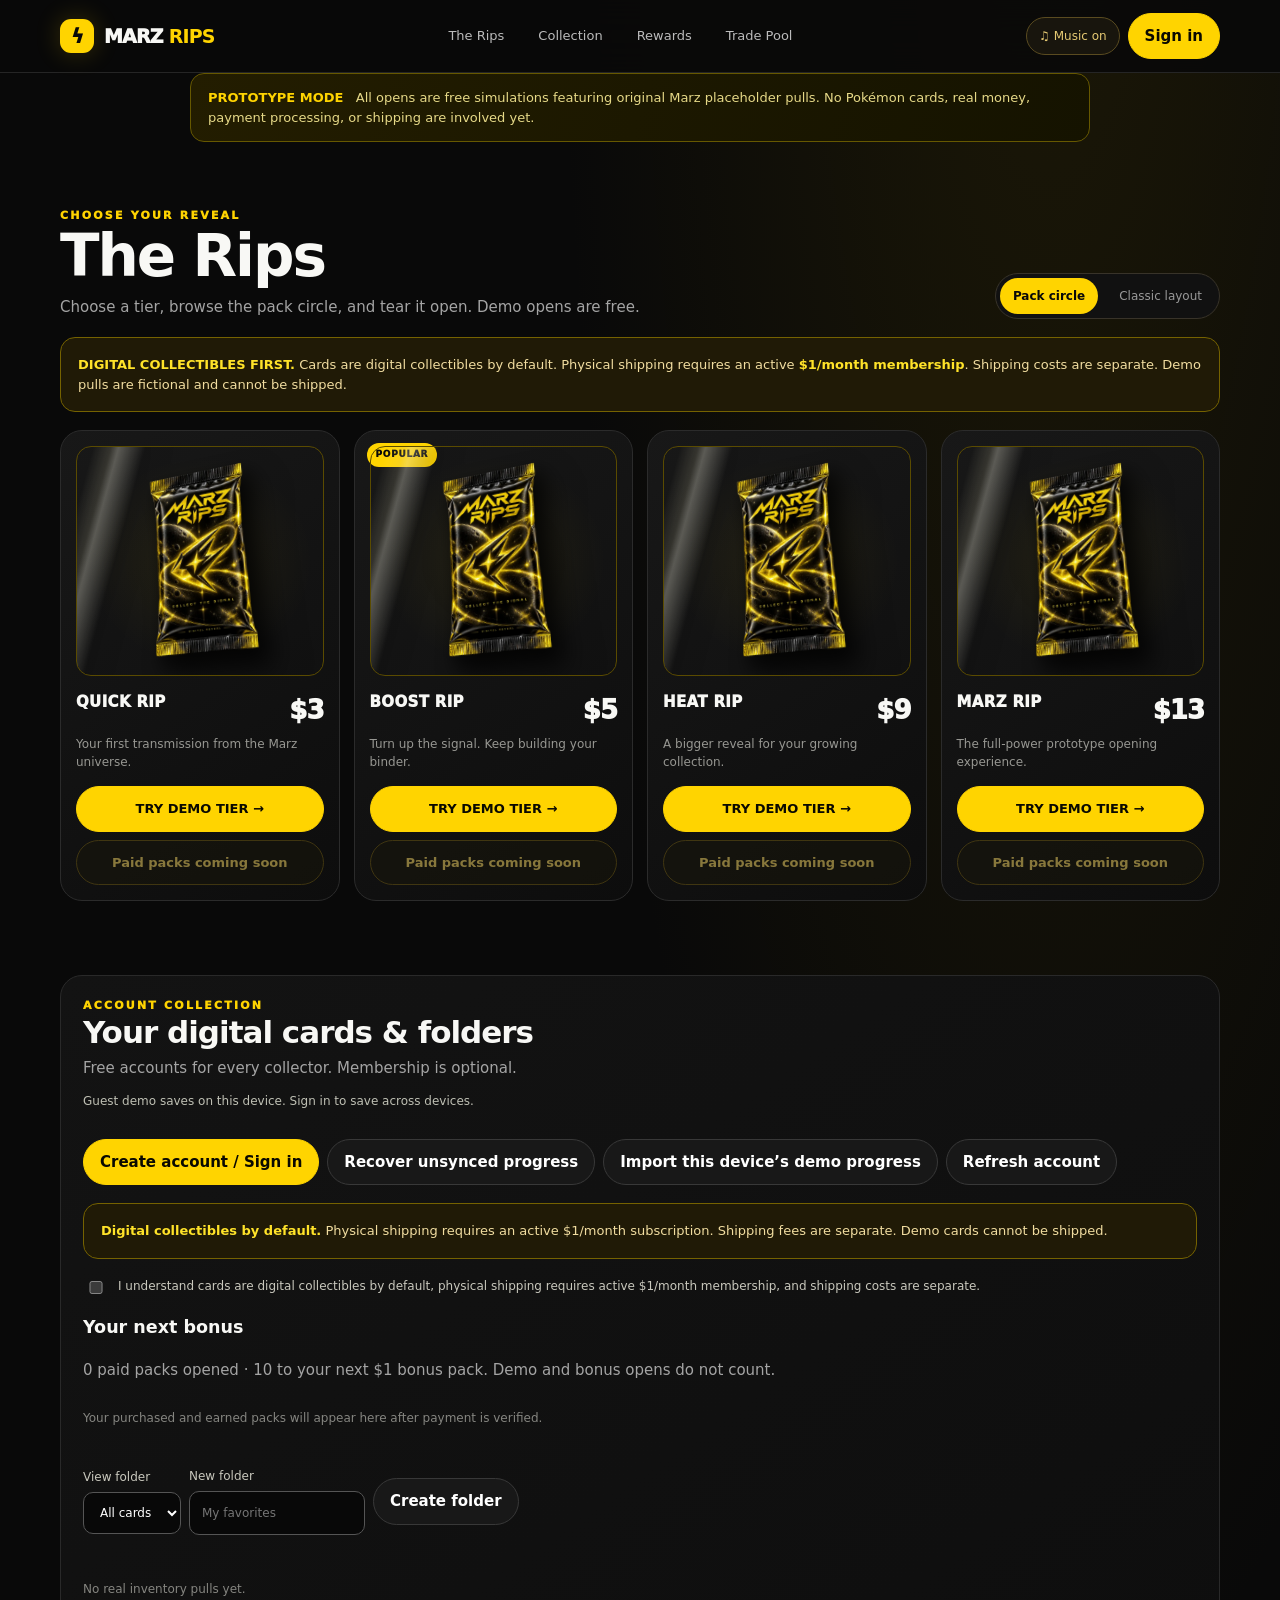
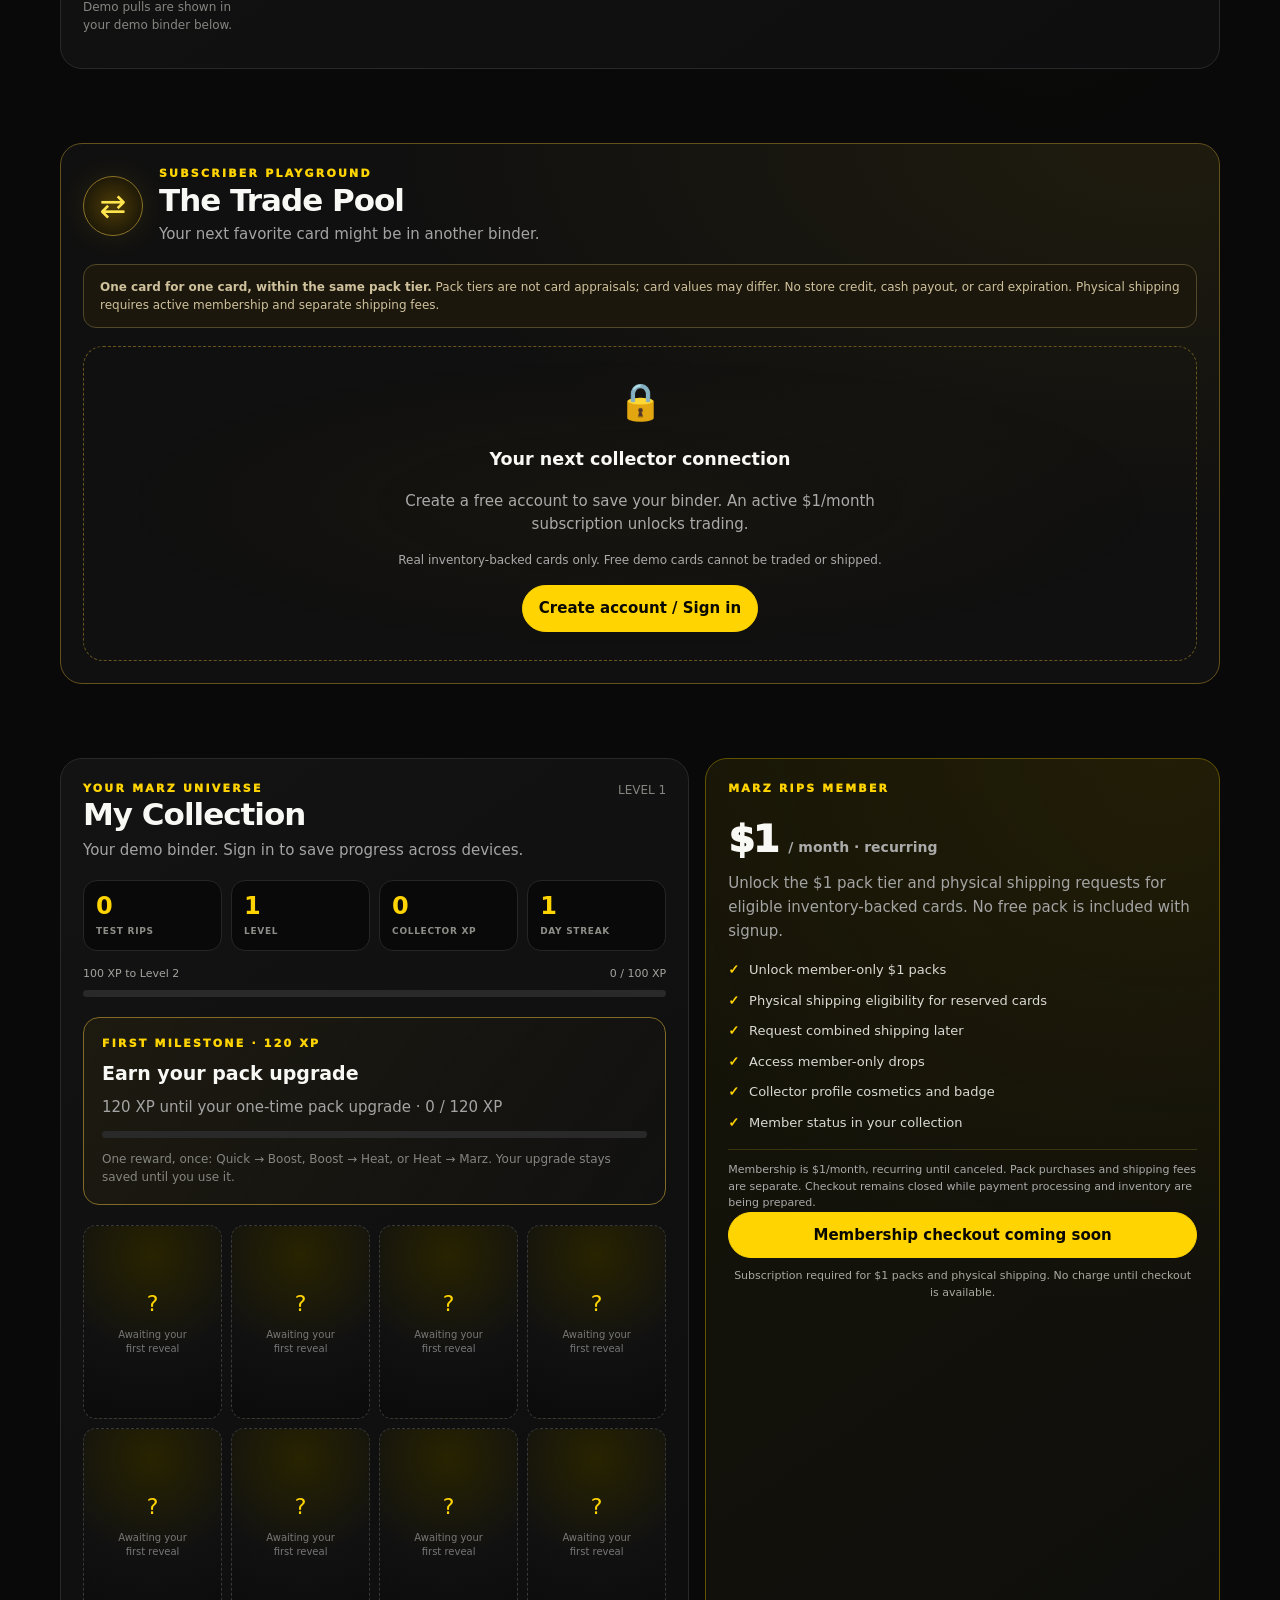
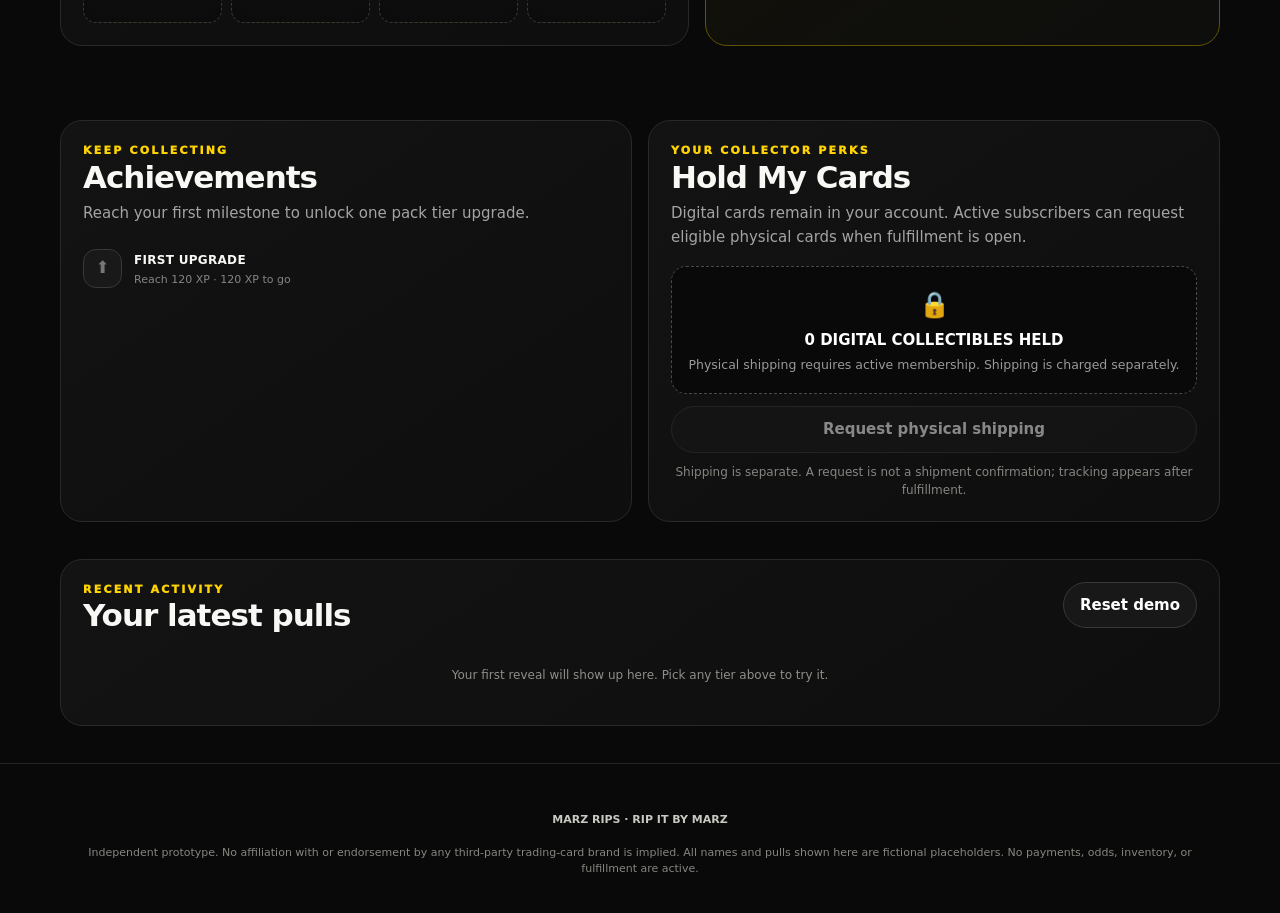
==== commit d23f6153: "Use recorded wrapper peel and rustle while preserving the reveal chime" ====
--- a/index.html
+++ b/index.html
@@ -225,7 +225,7 @@
 
       function prepareTear(){busy=false;dragging=false;dragMax=0;$('tear').classList.remove('ripped','ripping','showtime');$('tear').style.setProperty('--rip-progress','0%');$('tear').style.setProperty('--handle-x','0px');$('tear').style.setProperty('--tear-amount','0');$('revealTitle').textContent='Your pull';$('revealGlyph').textContent='✦';$('tear').querySelector('.real-card-image')?.remove();$('revealRarity').textContent='MARZ PULL';$('tear').querySelector('.reveal-card').setAttribute('aria-hidden','true');$('revealSub').textContent=activeTier.name+' · free simulated reveal';$('ripButton').hidden=false;$('doneButton').hidden=true;$('ripButton').disabled=false;$('ripHandle').disabled=false;$('revealEffects').replaceChildren()}
       window.openPack=price=>{if(Number(price)===1&&!window.MarzAccount?.member()&&!verifiedPull){showToast('An active subscription unlocks the $1 tier.');return;}returnFocus=document.activeElement;baseTier=tiers.find(t=>t.price===Number(price))||tiers[0];activeTier=baseTier;upgradeSelected=false;openingToken++;clearTimeout(ripTimer);clearTimeout(showTimer);prepareTear();renderUpgradeOffer();if(verifiedPull)$('upgradeOffer').hidden=true;startBackgroundMusic();selectedPack=0;circlePosition=0;$('ripModal').classList.add('show');$('ripModal').setAttribute('aria-hidden','false');document.body.style.overflow='hidden';const circle=layout==='cinematic';$('packRoom').hidden=!circle;$('tear').hidden=circle;$('ripFoot').hidden=circle;$('modalTitle').textContent=activeTier.name+' · $'+activeTier.price+' tier';setOpeningStep(circle?0:1);if(circle){renderCircle();$('orbitStage').focus()}else $('ripHandle').focus()};
-      window.closeModal=()=>{verifiedPull=null;openingToken++;clearTimeout(ripTimer);clearTimeout(showTimer);stopBuildSound();setMusicLevel(.32);dragging=false;$('ripModal').classList.remove('show');$('ripModal').setAttribute('aria-hidden','true');document.body.style.overflow='';busy=false;returnFocus?.focus()};
+      window.closeModal=()=>{verifiedPull=null;openingToken++;clearTimeout(ripTimer);clearTimeout(showTimer);stopBuildSound();stopWrapperRustle();setMusicLevel(.32);dragging=false;$('ripModal').classList.remove('show');$('ripModal').setAttribute('aria-hidden','true');document.body.style.overflow='';busy=false;returnFocus?.focus()};
       function renderCircle(){
         $('orbitPacks').innerHTML=Array.from({length:9},(_,i)=>`<button type="button" class="orbit-pack" data-pack="${i}" aria-label="Choose ${activeTier.name} pack ${i+1}" aria-pressed="${i===selectedPack}" onclick="selectCirclePack(${i})"><i class="packet-side" aria-hidden="true"></i><span class="packet-front"><img class="packet-image" src="assets/marz-pack.webp" alt=""><small>${activeTier.name} · ${String(i+1).padStart(3,'0')}</small><i class="packet-glint" aria-hidden="true"></i></span></button>`).join('');positionCircle();
       }
@@ -247,13 +247,13 @@
       function finishRip(){if(busy||$('tear').classList.contains('ripped'))return;busy=true;const token=openingToken,tier=activeTier,paidTier=baseTier,usingUpgrade=upgradeSelected&&upgradeAvailable(),earnedBefore=upgradeAvailable(),number=selectedPack+1;$('useUpgradeButton').disabled=true;$('ripButton').disabled=true;$('ripHandle').disabled=true;$('tear').classList.add('ripping');const reduced=matchMedia('(prefers-reduced-motion: reduce)').matches,cinematic=layout==='cinematic'&&!reduced;if(cinematic){setMusicLevel(.12);showTimer=setTimeout(()=>{if(token!==openingToken)return;$('tear').classList.remove('ripping');$('tear').classList.add('showtime');$('revealEffects').innerHTML='<div class="light-beam a"></div><div class="light-beam b"></div>'},1100)}
         ripTimer=setTimeout(()=>{if(token!==openingToken)return;const max=tier.price===13?pulls.length:tier.price===9?6:5;const real=verifiedPull;const card=real?{name:real.title,rarity:real.rarity,icon:"✦"}:pulls[Math.floor(Math.random()*max)];if(!real){state.pulls.push({name:card.name,rarity:card.rarity,icon:card.icon,tier:tier.price,baseTier:paidTier.price,upgraded:usingUpgrade,pack:number,ts:Date.now()});if(usingUpgrade)state.firstUpgradeUsed=true;$('upgradeOffer').hidden=true;state.lastRip=today();persist();render();}else{if(real.image_url){const img=document.createElement('img');img.className='real-card-image';img.src=real.image_url;img.alt=real.title;$('tear').querySelector('.reveal-art-inner').appendChild(img);}window.MarzAccount?.render();}verifiedPull=null;$('tear').classList.remove('ripping','showtime');revealEffects();$('tear').classList.add('ripped');$('tear').querySelector('.reveal-card').setAttribute('aria-hidden','false');$('revealTitle').textContent=card.name;$('revealGlyph').textContent=card.icon;$('revealRarity').textContent=card.rarity;$('revealSub').textContent=real?'DIGITAL COLLECTIBLE · Physical shipping requires active membership.':card.rarity+' · Added to your demo collection · +20 XP';$('ripButton').hidden=true;$('doneButton').hidden=false;$('doneButton').focus();setOpeningStep(2);playRevealSound();setMusicLevel(.64);busy=false;showToast(real?'Verified card added to your account':!earnedBefore&&upgradeAvailable()?'120 XP! Your one-time pack upgrade is ready.':usingUpgrade?'Upgrade redeemed · '+card.name+' added to your collection':card.name+' added to your collection')},reduced?120:cinematic?4950:720)};
       let soundEnabled=true,audioContext=null,activeBuild=null,lastCrinkle=0,dragStartX=0,dragMax=0,dragging=false;
-      window.toggleSound=()=>{soundEnabled=!soundEnabled;$('soundToggle').setAttribute('aria-pressed',String(soundEnabled));$('soundToggle').textContent=soundEnabled?'🔊 Effects on':'🔇 Effects off';if(soundEnabled)ensureAudio();else stopBuildSound()};
+      window.toggleSound=()=>{soundEnabled=!soundEnabled;$('soundToggle').setAttribute('aria-pressed',String(soundEnabled));$('soundToggle').textContent=soundEnabled?'🔊 Effects on':'🔇 Effects off';if(soundEnabled)ensureAudio();else{stopBuildSound();stopWrapperRustle()}};
 
       let musicEnabled=true,musicBus=null,musicTimer=null,musicNext=0,musicBeat=0,musicStarted=false;
       try{musicEnabled=localStorage.getItem('marzRipsMusic')!=='off'}catch{}
       function musicControls(){for(const id of ['musicToggle','musicModalToggle']){$(id).setAttribute('aria-pressed',String(musicEnabled));$(id).textContent=musicEnabled?'♫ Music on':'♫ Music off'}}
       function getAudio(){try{const C=window.AudioContext||window.webkitAudioContext;if(!C)return null;if(!audioContext)audioContext=new C();if(audioContext.state==='suspended')audioContext.resume().catch(()=>{});return audioContext}catch{return null}}
-      function ensureAudio(){if(!soundEnabled)return null;startBackgroundMusic();return getAudio()}
+      function ensureAudio(){if(!soundEnabled)return null;startBackgroundMusic();const ctx=getAudio();if(ctx)preloadWrapperAudio(ctx);return ctx}
       function setMusicLevel(level){if(musicBus&&audioContext)musicBus.gain.setTargetAtTime(musicEnabled?level:0,audioContext.currentTime,.2)}
       function musicNote(ctx,midi,time,length,volume,bass=false){const freq=440*Math.pow(2,(midi-69)/12),osc=ctx.createOscillator(),overtone=ctx.createOscillator(),gain=ctx.createGain(),color=ctx.createGain();osc.type='sine';overtone.type='sine';osc.frequency.value=freq;overtone.frequency.value=freq*2;color.gain.value=bass?.07:.22;gain.gain.setValueAtTime(0,time);gain.gain.linearRampToValueAtTime(volume,time+.012);gain.gain.exponentialRampToValueAtTime(.0001,time+length);osc.connect(gain);overtone.connect(color);color.connect(gain);gain.connect(musicBus);osc.start(time);overtone.start(time);osc.stop(time+length+.03);overtone.stop(time+length+.03);osc.onended=()=>{osc.disconnect();overtone.disconnect();gain.disconnect();color.disconnect()}}
       function scheduleMusic(){const ctx=audioContext;if(!ctx||!musicEnabled||document.hidden)return;const halfBeat=60/98/2;
@@ -267,20 +267,18 @@
       function startBackgroundMusic(){musicStarted=true;if(!musicEnabled||document.hidden||musicTimer)return;const ctx=getAudio();if(!ctx)return;if(!musicBus){musicBus=ctx.createGain();musicBus.gain.value=0;musicBus.connect(ctx.destination)}musicNext=ctx.currentTime+.08;setMusicLevel(.32);scheduleMusic();musicTimer=setInterval(scheduleMusic,120)}
       function stopBackgroundMusic(){clearInterval(musicTimer);musicTimer=null;if(musicBus&&audioContext)musicBus.gain.setTargetAtTime(0,audioContext.currentTime,.08)}
       window.toggleMusic=()=>{musicEnabled=!musicEnabled;musicControls();try{localStorage.setItem('marzRipsMusic',musicEnabled?'on':'off')}catch{}if(musicEnabled)startBackgroundMusic();else stopBackgroundMusic()};
-      document.addEventListener('visibilitychange',()=>{if(document.hidden)stopBackgroundMusic();else if(musicStarted&&musicEnabled)startBackgroundMusic()});window.addEventListener('pagehide',stopBackgroundMusic);
+      document.addEventListener('visibilitychange',()=>{if(document.hidden){stopBackgroundMusic();stopWrapperRustle();}else if(musicStarted&&musicEnabled)startBackgroundMusic()});window.addEventListener('pagehide',stopBackgroundMusic);
       musicControls();
-      // A dry foil seam: many small, uneven fractures, with no bass impact.
-      function foilSound(duration,volume){const ctx=ensureAudio();if(!ctx)return;const buffer=ctx.createBuffer(1,Math.ceil(ctx.sampleRate*duration),ctx.sampleRate),data=buffer.getChannelData(0);let previous=0;
-        for(let cursor=0;cursor<data.length;){const gap=Math.floor(ctx.sampleRate*(.001+Math.random()*.006)),size=Math.floor(ctx.sampleRate*(.006+Math.random()*.023)),strength=.25+Math.random()*.65;cursor+=gap;
-          for(let j=0;j<size&&cursor<data.length;j++,cursor++){const t=cursor/ctx.sampleRate,x=Math.random()*2-1,grain=x-previous*.65;previous=x;const edge=Math.sin(Math.PI*j/size),fade=Math.min(1,t/.025)*Math.min(1,(duration-t)/.1);data[cursor]=grain*edge*strength*fade;}
-        }
-        const source=ctx.createBufferSource(),high=ctx.createBiquadFilter(),low=ctx.createBiquadFilter(),gain=ctx.createGain();source.buffer=buffer;high.type='highpass';high.frequency.value=1500;high.Q.value=.5;low.type='lowpass';low.frequency.value=7600;low.Q.value=.5;gain.gain.value=volume;source.connect(high);high.connect(low);low.connect(gain);gain.connect(ctx.destination);source.start();source.onended=()=>{source.disconnect();high.disconnect();low.disconnect();gain.disconnect()};
-      }
-      function playTearSound(){foilSound(.72,.17)}
+      // Recorded wrapper foley, filtered to remove handling rumble. Source: assets/AUDIO-CREDITS.md.
+      let wrapperAudioPromise=null,wrapperRustle=null;
+      function preloadWrapperAudio(ctx){if(!wrapperAudioPromise)wrapperAudioPromise=Promise.all(['wrapper-tear.mp3','wrapper-rustle.mp3'].map(async name=>{const response=await fetch('assets/'+name);if(!response.ok)throw Error('Wrapper sound unavailable');return ctx.decodeAudioData(await response.arrayBuffer())})).catch(()=>{wrapperAudioPromise=null;return null});return wrapperAudioPromise}
+      function wrapperSource(ctx,buffer,volume,loop=false){const source=ctx.createBufferSource(),gain=ctx.createGain();source.buffer=buffer;source.loop=loop;gain.gain.value=volume;source.connect(gain);gain.connect(ctx.destination);source.start();source.onended=()=>{source.disconnect();gain.disconnect()};return {source,gain}}
+      function stopWrapperRustle(){const playing=wrapperRustle;if(!playing||!audioContext)return;wrapperRustle=null;try{playing.gain.gain.setTargetAtTime(0,audioContext.currentTime,.015);playing.source.stop(audioContext.currentTime+.06)}catch{}}
+      async function playTearSound(){stopWrapperRustle();const ctx=ensureAudio();if(!ctx)return;const token=openingToken,buffers=await preloadWrapperAudio(ctx);if(buffers&&soundEnabled&&token===openingToken&&$('ripModal').classList.contains('show'))wrapperSource(ctx,buffers[0],.8)}
       function stopBuildSound(){if(!activeBuild||!audioContext)return;try{activeBuild.gain.gain.setTargetAtTime(.0001,audioContext.currentTime,.03);activeBuild.osc.stop(audioContext.currentTime+.1)}catch{}activeBuild=null}
       function playRevealSound(){const ctx=ensureAudio();if(!ctx)return;const now=ctx.currentTime;[1046.5,1318.51,1567.98].forEach((freq,i)=>{const osc=ctx.createOscillator(),gain=ctx.createGain();osc.type='sine';osc.frequency.value=freq;gain.gain.setValueAtTime(.0001,now+i*.09);gain.gain.exponentialRampToValueAtTime(.035,now+i*.09+.015);gain.gain.exponentialRampToValueAtTime(.0001,now+i*.09+.38);osc.connect(gain);gain.connect(ctx.destination);osc.start(now+i*.09);osc.stop(now+i*.09+.4);osc.onended=()=>{osc.disconnect();gain.disconnect()}})}
-      function playCrinkle(){const ctx=ensureAudio();if(!ctx||ctx.currentTime-lastCrinkle<.075)return;lastCrinkle=ctx.currentTime;foilSound(.065,.09)}
-      const handle=$('ripHandle');handle.addEventListener('pointerdown',e=>{if(busy||$('tear').classList.contains('ripped'))return;ensureAudio();dragging=true;dragStartX=e.clientX-dragMax;handle.setPointerCapture(e.pointerId);e.preventDefault()});handle.addEventListener('pointermove',e=>{if(!dragging)return;const track=handle.parentElement.getBoundingClientRect(),handleWidth=handle.getBoundingClientRect().width,max=Math.max(0,track.width-handleWidth);dragMax=Math.max(0,Math.min(max,e.clientX-dragStartX));const percent=max?Math.round(dragMax/max*100):0;$('tear').style.setProperty('--handle-x',dragMax+'px');$('tear').style.setProperty('--rip-progress',percent+'%');$('tear').style.setProperty('--tear-amount',String(percent/100));if(dragMax>6)playCrinkle();e.preventDefault()});function endDrag(){if(!dragging)return;dragging=false;if(dragMax>=Math.max(40,(handle.parentElement.getBoundingClientRect().width-handle.getBoundingClientRect().width)*.75)){playTearSound();finishRip()}else{dragMax=0;$('tear').style.setProperty('--handle-x','0px');$('tear').style.setProperty('--rip-progress','0%');showToast('Pull the yellow tab farther across to rip it.')}}handle.addEventListener('pointerup',endDrag);handle.addEventListener('pointercancel',()=>{dragging=false;dragMax=0;$('tear').style.setProperty('--handle-x','0px');$('tear').style.setProperty('--rip-progress','0%')});
+      async function playCrinkle(){if(wrapperRustle)return;const ctx=ensureAudio();if(!ctx)return;const buffers=await preloadWrapperAudio(ctx);if(buffers&&dragging&&soundEnabled&&!wrapperRustle)wrapperRustle=wrapperSource(ctx,buffers[1],.55,true)}
+      const handle=$('ripHandle');handle.addEventListener('pointerdown',e=>{if(busy||$('tear').classList.contains('ripped'))return;ensureAudio();dragging=true;dragStartX=e.clientX-dragMax;handle.setPointerCapture(e.pointerId);e.preventDefault()});handle.addEventListener('pointermove',e=>{if(!dragging)return;const track=handle.parentElement.getBoundingClientRect(),handleWidth=handle.getBoundingClientRect().width,max=Math.max(0,track.width-handleWidth);dragMax=Math.max(0,Math.min(max,e.clientX-dragStartX));const percent=max?Math.round(dragMax/max*100):0;$('tear').style.setProperty('--handle-x',dragMax+'px');$('tear').style.setProperty('--rip-progress',percent+'%');$('tear').style.setProperty('--tear-amount',String(percent/100));if(dragMax>6)playCrinkle();e.preventDefault()});function endDrag(){if(!dragging)return;dragging=false;stopWrapperRustle();if(dragMax>=Math.max(40,(handle.parentElement.getBoundingClientRect().width-handle.getBoundingClientRect().width)*.75)){playTearSound();finishRip()}else{dragMax=0;$('tear').style.setProperty('--handle-x','0px');$('tear').style.setProperty('--rip-progress','0%');showToast('Pull the yellow tab farther across to rip it.')}}handle.addEventListener('pointerup',endDrag);handle.addEventListener('pointercancel',()=>{dragging=false;stopWrapperRustle();dragMax=0;$('tear').style.setProperty('--handle-x','0px');$('tear').style.setProperty('--rip-progress','0%')});
       window.resetProgress=()=>{if(!confirm('Clear all Marz Rips prototype progress saved on this device?'))return;state=defaults();recordVisit();persist();render();showToast('Prototype progress reset.')};
       function showToast(message){const t=$('toast');t.textContent=message;t.classList.add('show');clearTimeout(toastTimer);toastTimer=setTimeout(()=>t.classList.remove('show'),2600)}
       function renderPacks(){$('packGrid').innerHTML=tiers.filter(t=>t.price!==1||window.MarzAccount?.member()).map(t=>`<article class="pack ${t.price===1?'member-tier':''}">${t.price===5?'<span class="pilltag">POPULAR</span>':t.price===1?'<span class="pilltag">MEMBERS</span>':''}<div class="pack-art" aria-hidden="true"><div class="catalog-packet"><i class="packet-side"></i><div class="packet-front"><img class="packet-image" src="assets/marz-pack.webp" alt=""><i class="packet-glint"></i></div></div></div><div class="pack-top"><h3>${t.name}</h3><div class="price">$${t.price}</div></div><p>${t.desc}</p><button class="btn primary" type="button" onclick="openPack(${t.price})">${layout==='cinematic'?'TRY DEMO TIER':'TEST OPEN'} →</button><button class="btn buy-pack" type="button" onclick="MarzAccount.checkout('pack',${t.price})" ${window.MarzAccount?.canBuy()?'':'disabled'}>${window.MarzAccount?.canBuy()?'Buy digital pack':'Paid packs coming soon'}</button></article>`).join('')}
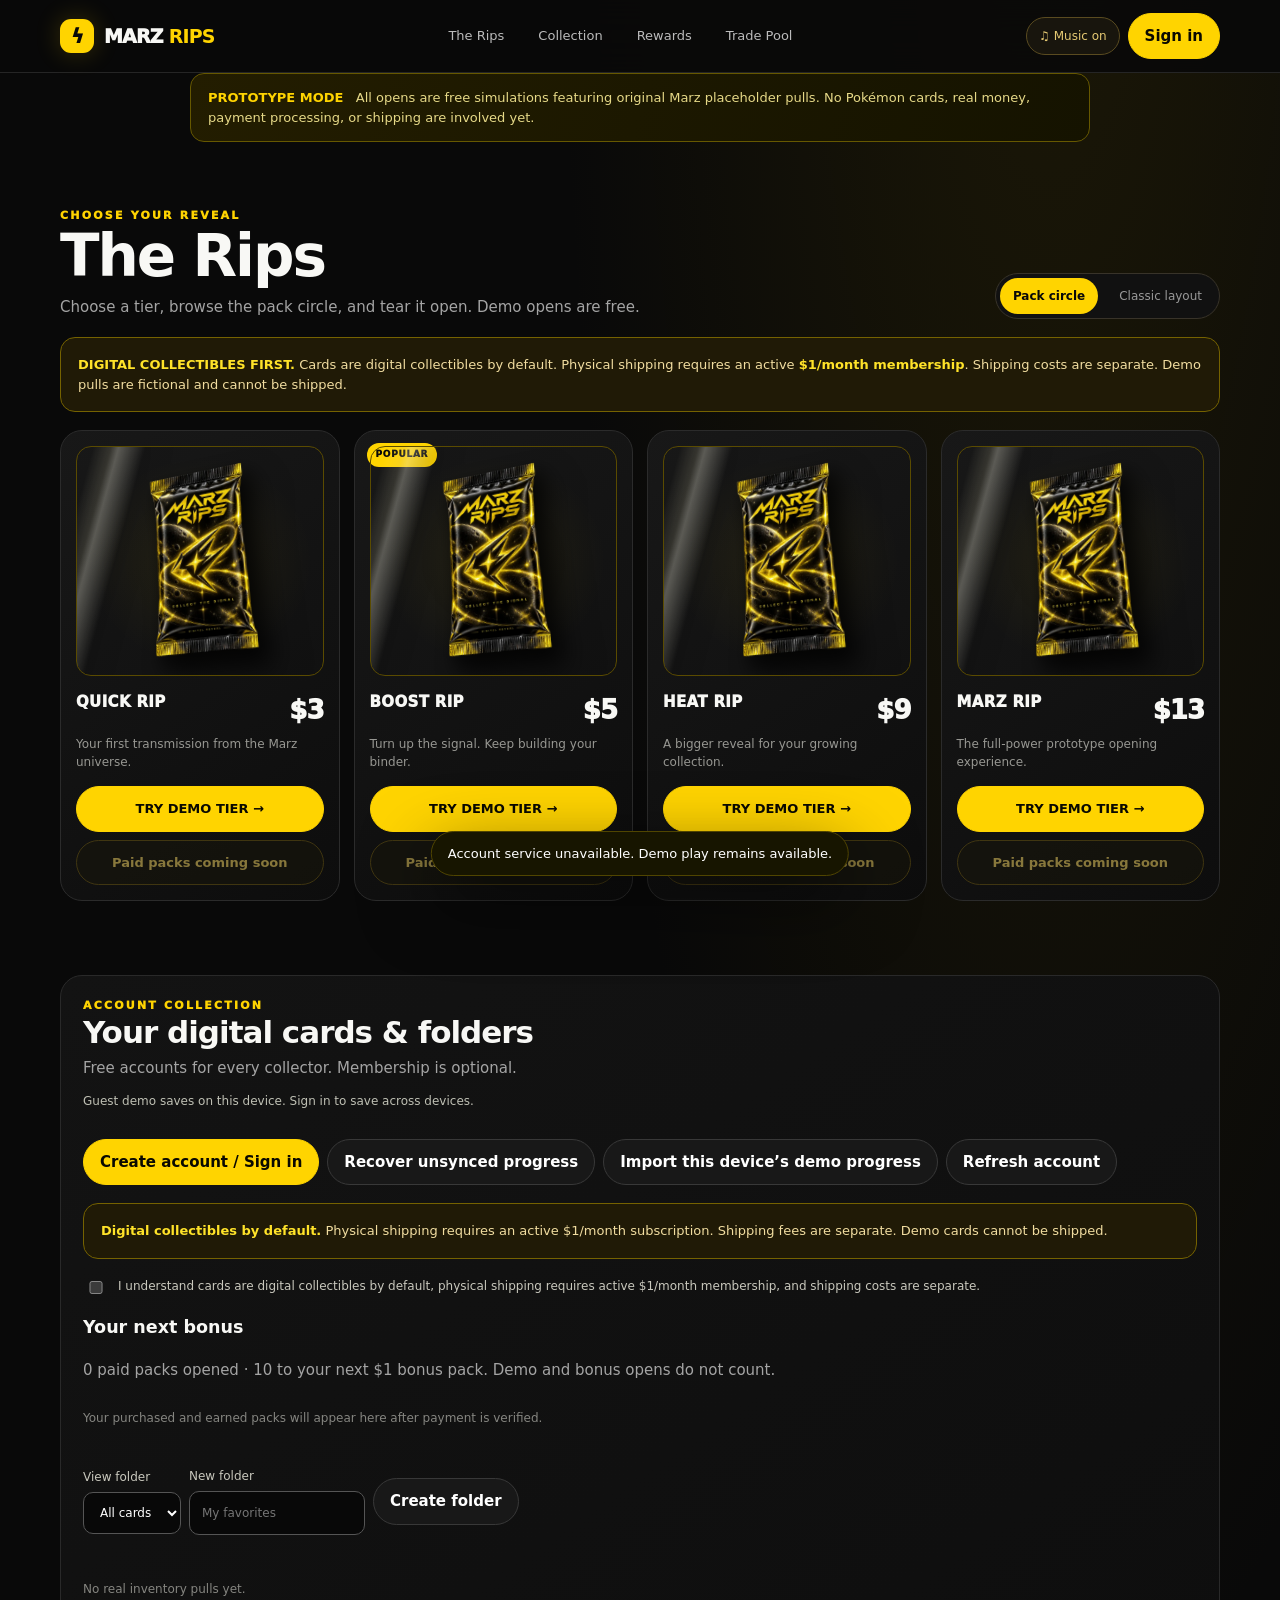
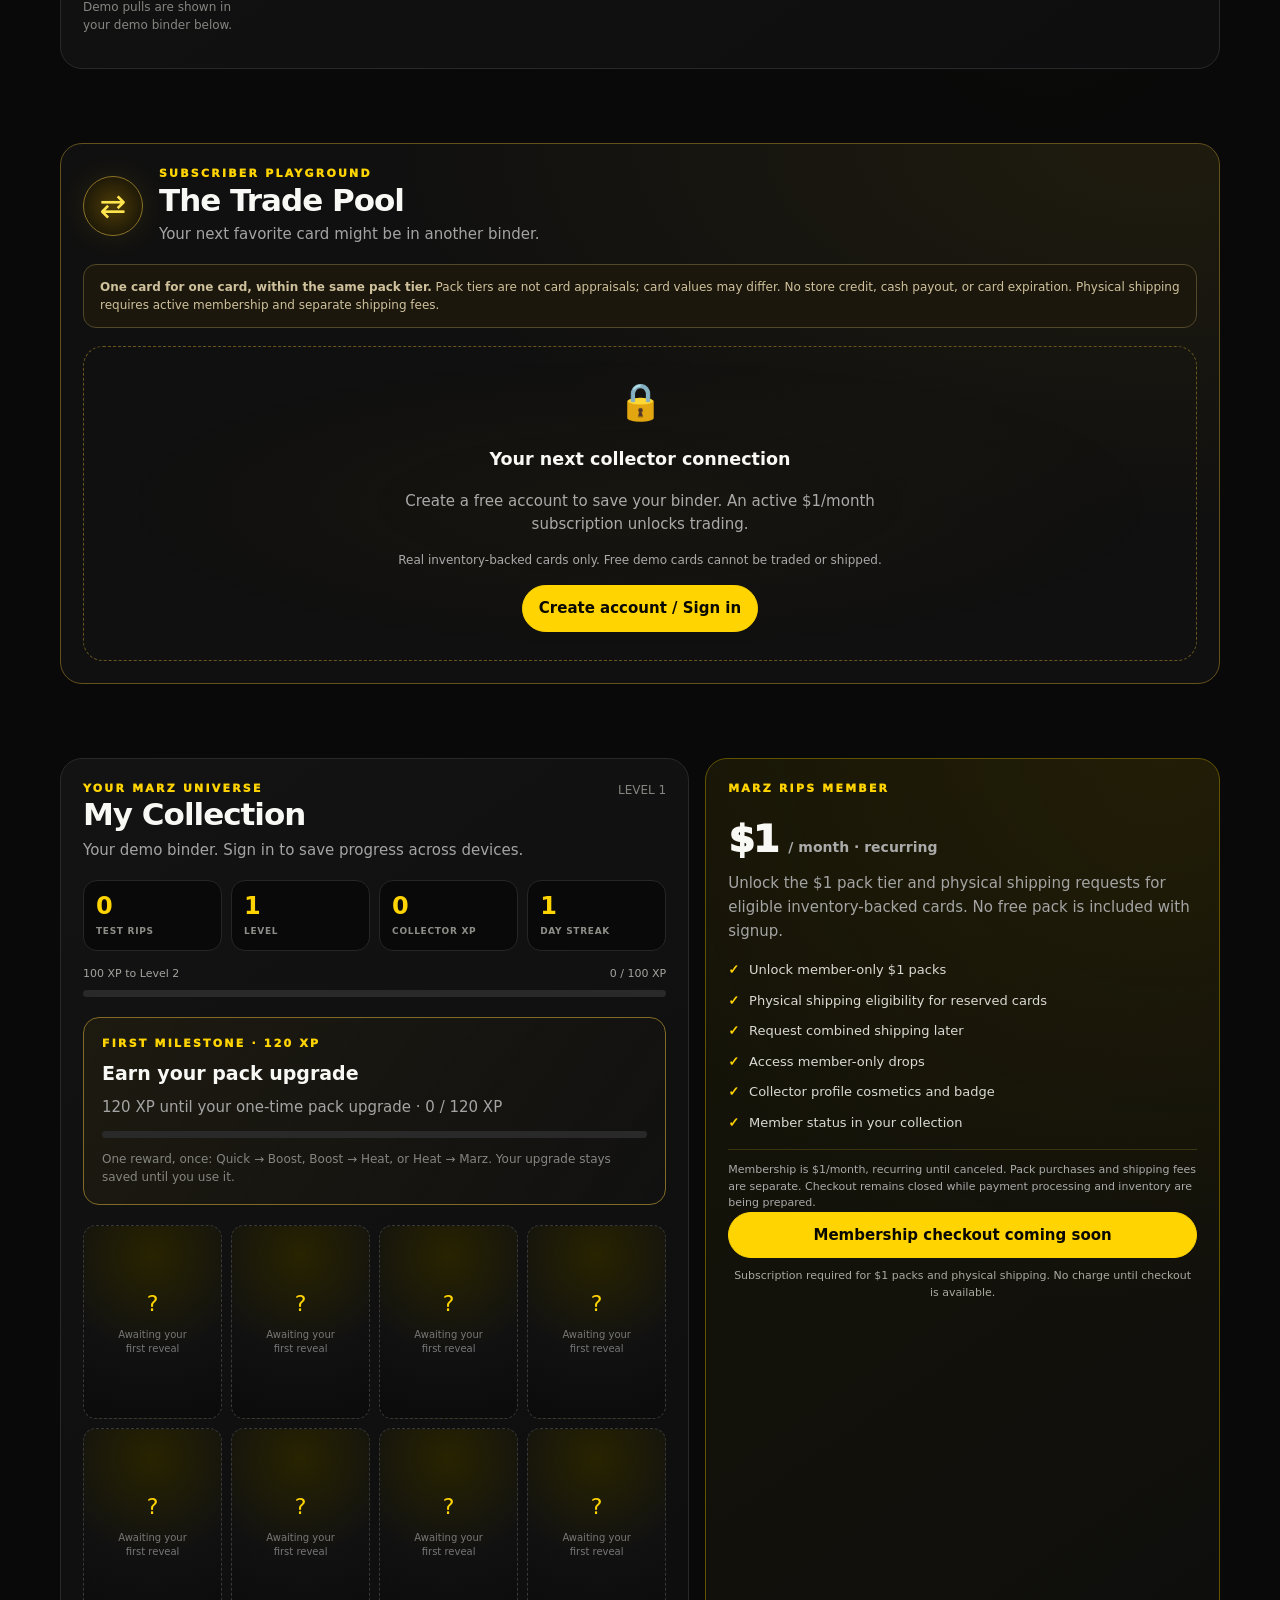
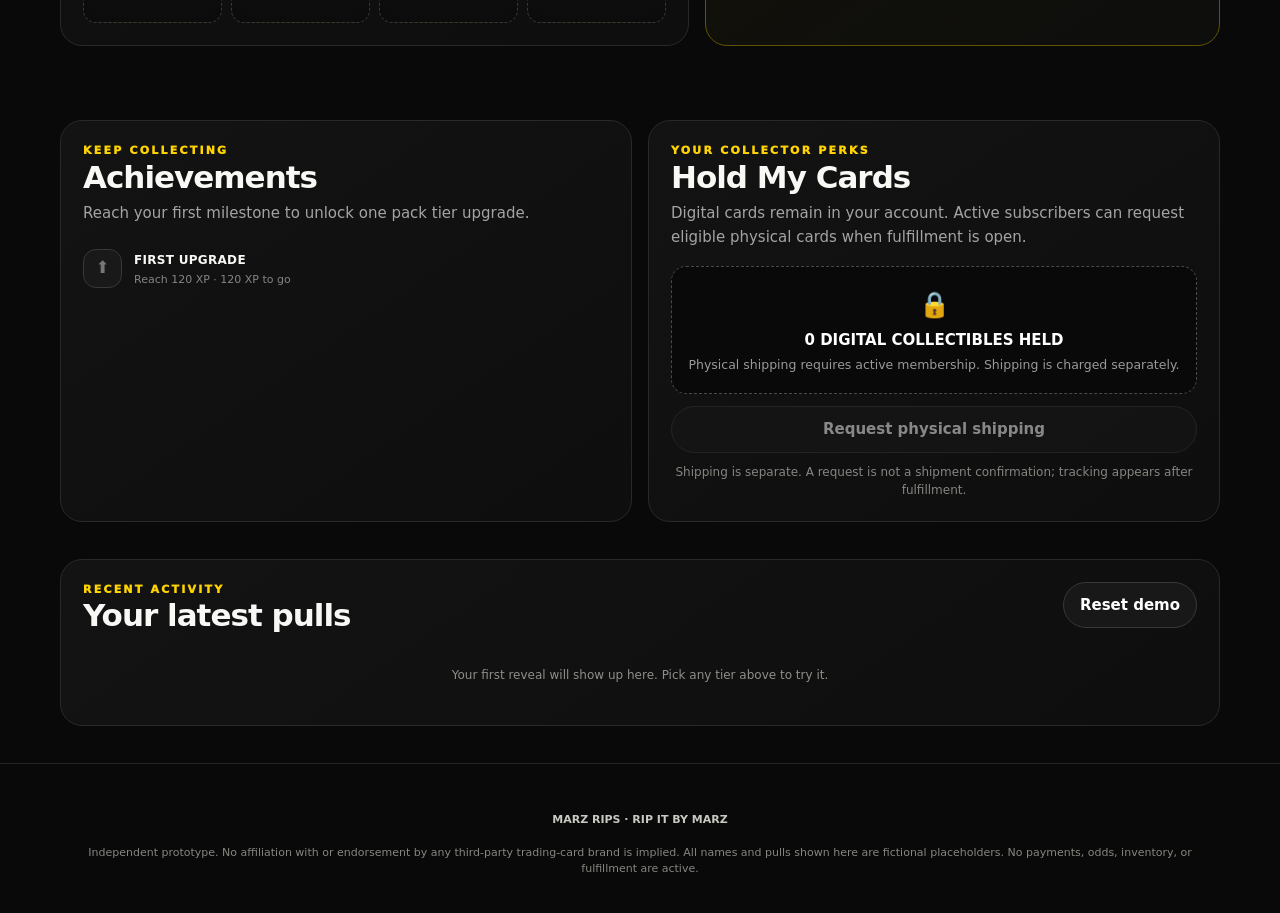
==== commit bd3e6b79: "Remove wrapper rumble playback and preserve reveal chime and music" ====
--- a/index.html
+++ b/index.html
@@ -253,7 +253,7 @@
       try{musicEnabled=localStorage.getItem('marzRipsMusic')!=='off'}catch{}
       function musicControls(){for(const id of ['musicToggle','musicModalToggle']){$(id).setAttribute('aria-pressed',String(musicEnabled));$(id).textContent=musicEnabled?'♫ Music on':'♫ Music off'}}
       function getAudio(){try{const C=window.AudioContext||window.webkitAudioContext;if(!C)return null;if(!audioContext)audioContext=new C();if(audioContext.state==='suspended')audioContext.resume().catch(()=>{});return audioContext}catch{return null}}
-      function ensureAudio(){if(!soundEnabled)return null;startBackgroundMusic();const ctx=getAudio();if(ctx)preloadWrapperAudio(ctx);return ctx}
+      function ensureAudio(){if(!soundEnabled)return null;startBackgroundMusic();return getAudio()}
       function setMusicLevel(level){if(musicBus&&audioContext)musicBus.gain.setTargetAtTime(musicEnabled?level:0,audioContext.currentTime,.2)}
       function musicNote(ctx,midi,time,length,volume,bass=false){const freq=440*Math.pow(2,(midi-69)/12),osc=ctx.createOscillator(),overtone=ctx.createOscillator(),gain=ctx.createGain(),color=ctx.createGain();osc.type='sine';overtone.type='sine';osc.frequency.value=freq;overtone.frequency.value=freq*2;color.gain.value=bass?.07:.22;gain.gain.setValueAtTime(0,time);gain.gain.linearRampToValueAtTime(volume,time+.012);gain.gain.exponentialRampToValueAtTime(.0001,time+length);osc.connect(gain);overtone.connect(color);color.connect(gain);gain.connect(musicBus);osc.start(time);overtone.start(time);osc.stop(time+length+.03);overtone.stop(time+length+.03);osc.onended=()=>{osc.disconnect();overtone.disconnect();gain.disconnect();color.disconnect()}}
       function scheduleMusic(){const ctx=audioContext;if(!ctx||!musicEnabled||document.hidden)return;const halfBeat=60/98/2;
@@ -269,15 +269,12 @@
       window.toggleMusic=()=>{musicEnabled=!musicEnabled;musicControls();try{localStorage.setItem('marzRipsMusic',musicEnabled?'on':'off')}catch{}if(musicEnabled)startBackgroundMusic();else stopBackgroundMusic()};
       document.addEventListener('visibilitychange',()=>{if(document.hidden){stopBackgroundMusic();stopWrapperRustle();}else if(musicStarted&&musicEnabled)startBackgroundMusic()});window.addEventListener('pagehide',stopBackgroundMusic);
       musicControls();
-      // Recorded wrapper foley, filtered to remove handling rumble. Source: assets/AUDIO-CREDITS.md.
-      let wrapperAudioPromise=null,wrapperRustle=null;
-      function preloadWrapperAudio(ctx){if(!wrapperAudioPromise)wrapperAudioPromise=Promise.all(['wrapper-tear.mp3','wrapper-rustle.mp3'].map(async name=>{const response=await fetch('assets/'+name);if(!response.ok)throw Error('Wrapper sound unavailable');return ctx.decodeAudioData(await response.arrayBuffer())})).catch(()=>{wrapperAudioPromise=null;return null});return wrapperAudioPromise}
-      function wrapperSource(ctx,buffer,volume,loop=false){const source=ctx.createBufferSource(),gain=ctx.createGain();source.buffer=buffer;source.loop=loop;gain.gain.value=volume;source.connect(gain);gain.connect(ctx.destination);source.start();source.onended=()=>{source.disconnect();gain.disconnect()};return {source,gain}}
-      function stopWrapperRustle(){const playing=wrapperRustle;if(!playing||!audioContext)return;wrapperRustle=null;try{playing.gain.gain.setTargetAtTime(0,audioContext.currentTime,.015);playing.source.stop(audioContext.currentTime+.06)}catch{}}
-      async function playTearSound(){stopWrapperRustle();const ctx=ensureAudio();if(!ctx)return;const token=openingToken,buffers=await preloadWrapperAudio(ctx);if(buffers&&soundEnabled&&token===openingToken&&$('ripModal').classList.contains('show'))wrapperSource(ctx,buffers[0],.8)}
+      // Wrapper playback removed: keep the reveal chime and music without rumble.
+      function stopWrapperRustle(){}
+      function playTearSound(){}
       function stopBuildSound(){if(!activeBuild||!audioContext)return;try{activeBuild.gain.gain.setTargetAtTime(.0001,audioContext.currentTime,.03);activeBuild.osc.stop(audioContext.currentTime+.1)}catch{}activeBuild=null}
       function playRevealSound(){const ctx=ensureAudio();if(!ctx)return;const now=ctx.currentTime;[1046.5,1318.51,1567.98].forEach((freq,i)=>{const osc=ctx.createOscillator(),gain=ctx.createGain();osc.type='sine';osc.frequency.value=freq;gain.gain.setValueAtTime(.0001,now+i*.09);gain.gain.exponentialRampToValueAtTime(.035,now+i*.09+.015);gain.gain.exponentialRampToValueAtTime(.0001,now+i*.09+.38);osc.connect(gain);gain.connect(ctx.destination);osc.start(now+i*.09);osc.stop(now+i*.09+.4);osc.onended=()=>{osc.disconnect();gain.disconnect()}})}
-      async function playCrinkle(){if(wrapperRustle)return;const ctx=ensureAudio();if(!ctx)return;const buffers=await preloadWrapperAudio(ctx);if(buffers&&dragging&&soundEnabled&&!wrapperRustle)wrapperRustle=wrapperSource(ctx,buffers[1],.55,true)}
+      function playCrinkle(){}
       const handle=$('ripHandle');handle.addEventListener('pointerdown',e=>{if(busy||$('tear').classList.contains('ripped'))return;ensureAudio();dragging=true;dragStartX=e.clientX-dragMax;handle.setPointerCapture(e.pointerId);e.preventDefault()});handle.addEventListener('pointermove',e=>{if(!dragging)return;const track=handle.parentElement.getBoundingClientRect(),handleWidth=handle.getBoundingClientRect().width,max=Math.max(0,track.width-handleWidth);dragMax=Math.max(0,Math.min(max,e.clientX-dragStartX));const percent=max?Math.round(dragMax/max*100):0;$('tear').style.setProperty('--handle-x',dragMax+'px');$('tear').style.setProperty('--rip-progress',percent+'%');$('tear').style.setProperty('--tear-amount',String(percent/100));if(dragMax>6)playCrinkle();e.preventDefault()});function endDrag(){if(!dragging)return;dragging=false;stopWrapperRustle();if(dragMax>=Math.max(40,(handle.parentElement.getBoundingClientRect().width-handle.getBoundingClientRect().width)*.75)){playTearSound();finishRip()}else{dragMax=0;$('tear').style.setProperty('--handle-x','0px');$('tear').style.setProperty('--rip-progress','0%');showToast('Pull the yellow tab farther across to rip it.')}}handle.addEventListener('pointerup',endDrag);handle.addEventListener('pointercancel',()=>{dragging=false;stopWrapperRustle();dragMax=0;$('tear').style.setProperty('--handle-x','0px');$('tear').style.setProperty('--rip-progress','0%')});
       window.resetProgress=()=>{if(!confirm('Clear all Marz Rips prototype progress saved on this device?'))return;state=defaults();recordVisit();persist();render();showToast('Prototype progress reset.')};
       function showToast(message){const t=$('toast');t.textContent=message;t.classList.add('show');clearTimeout(toastTimer);toastTimer=setTimeout(()=>t.classList.remove('show'),2600)}
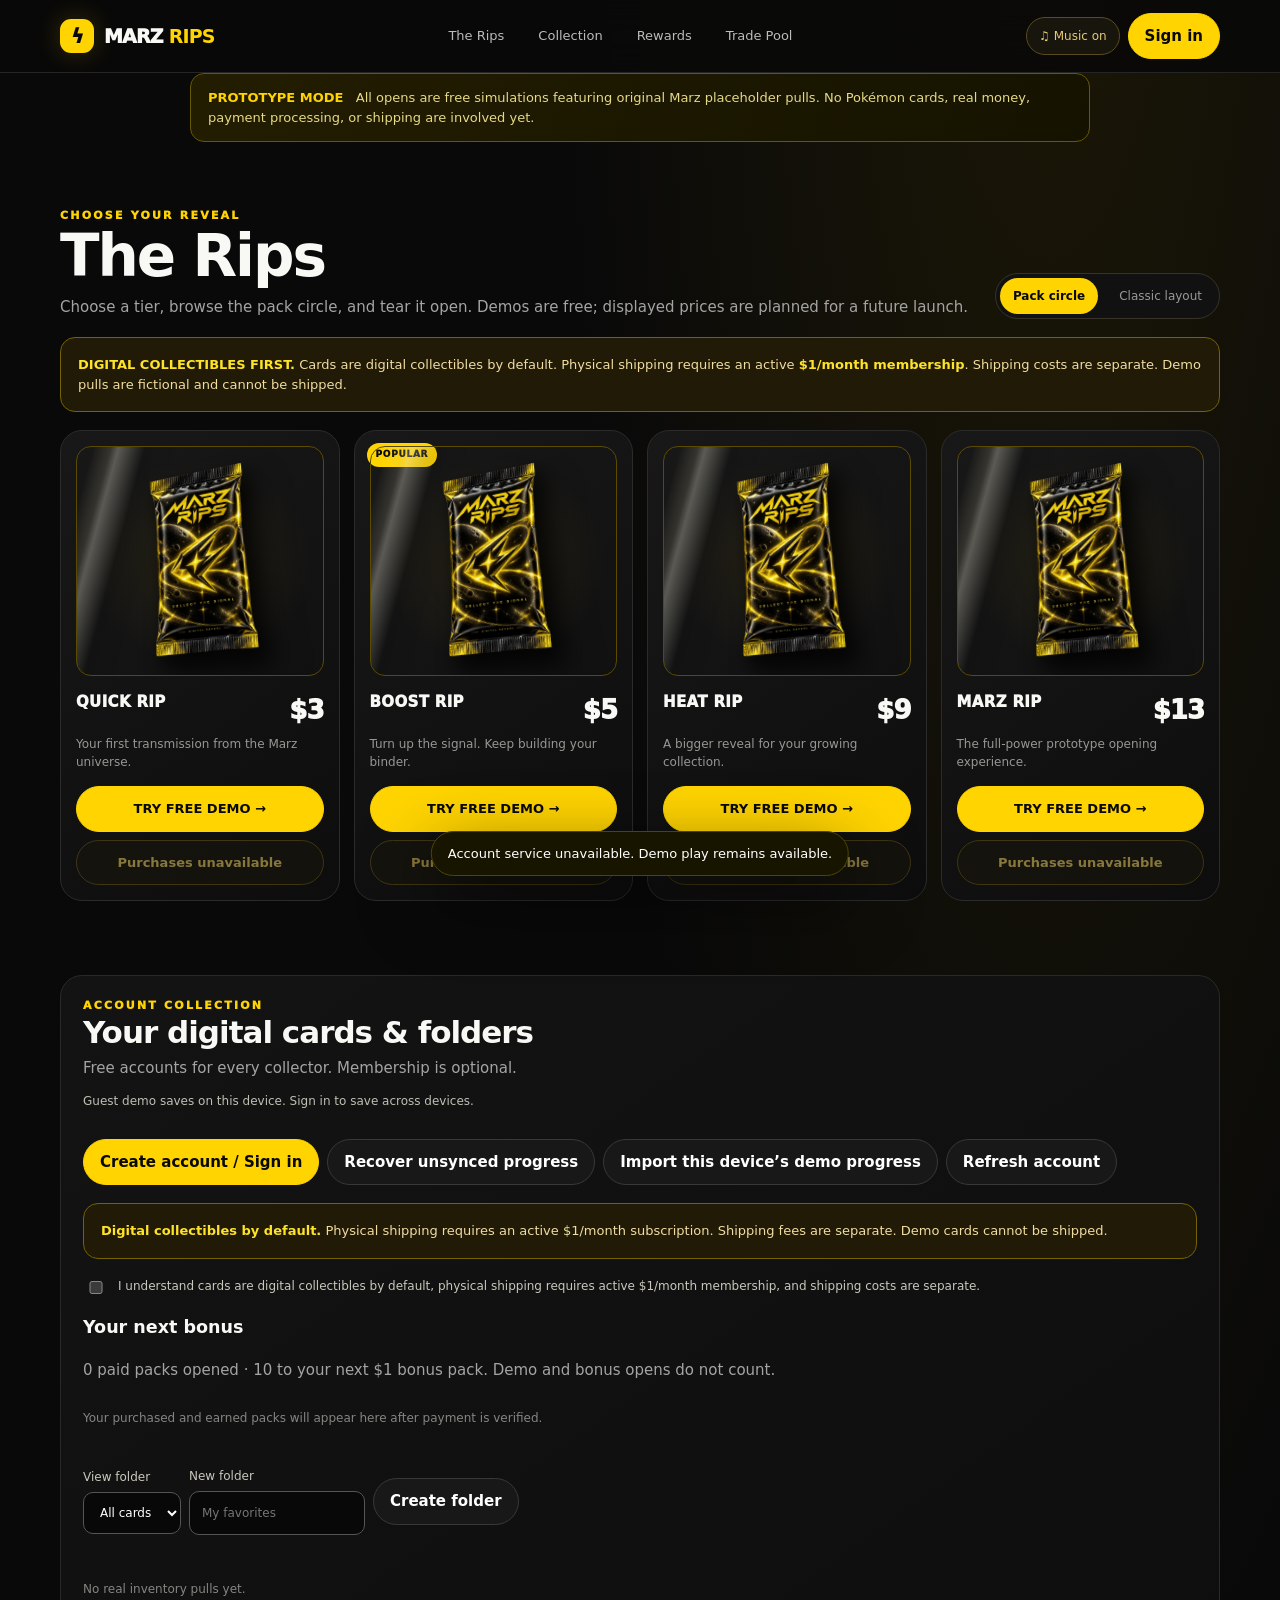
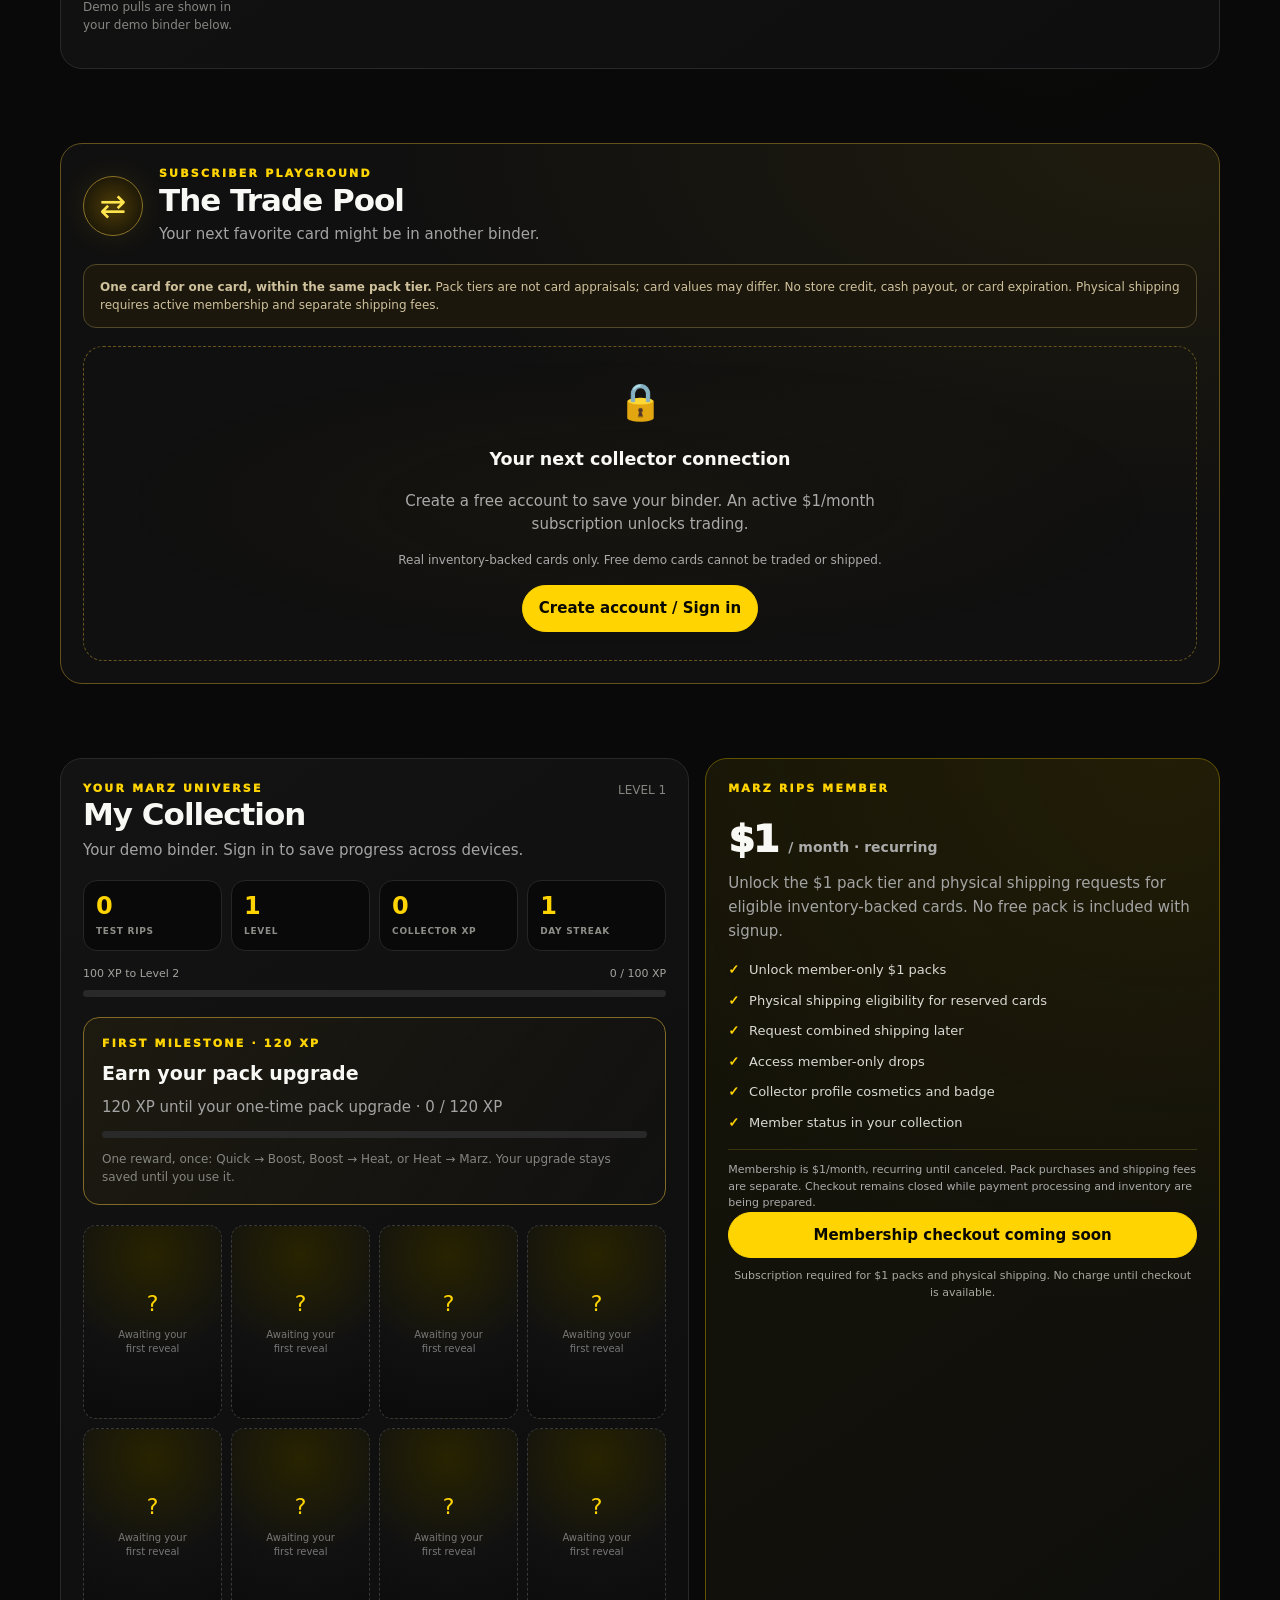
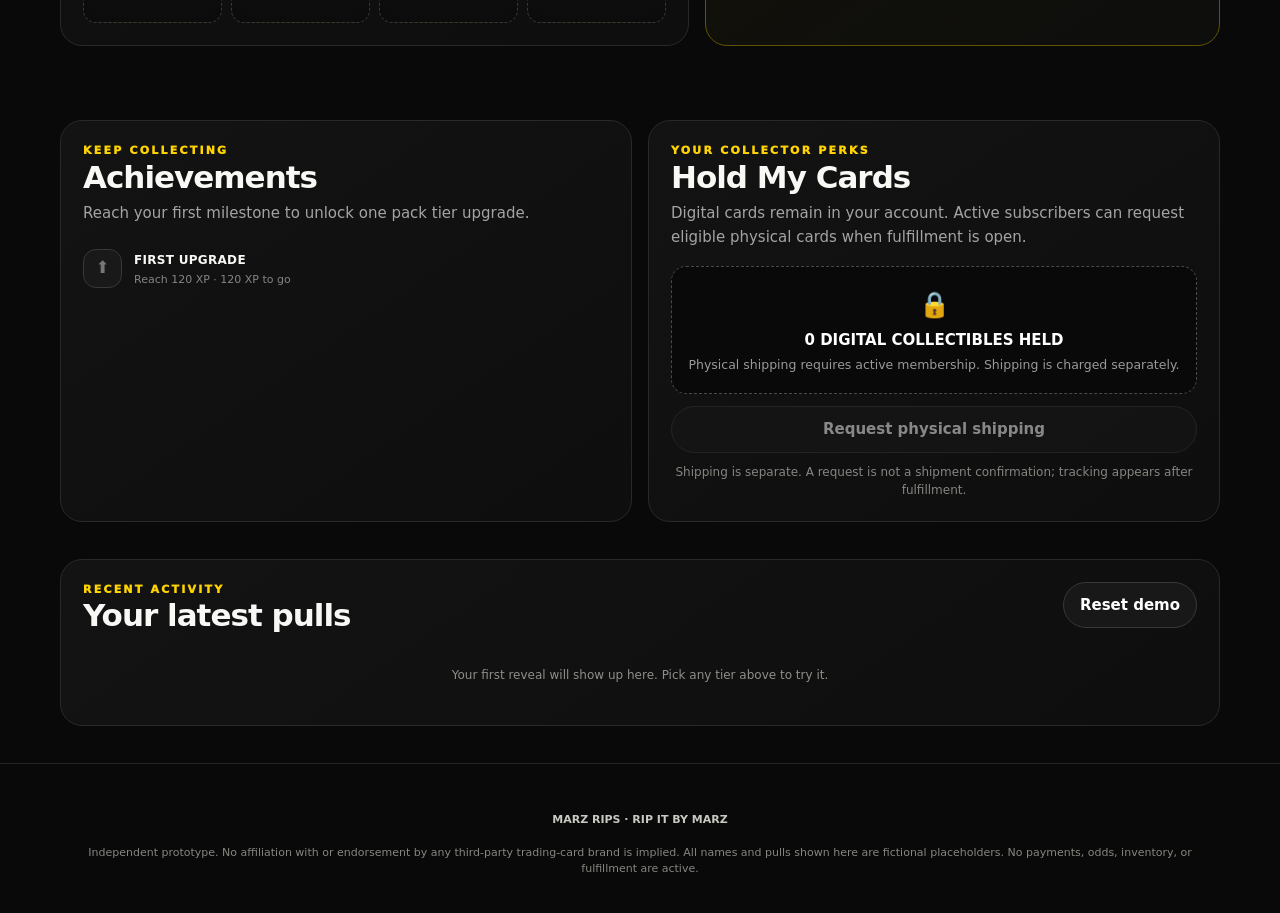
==== commit 6e57cb54: "Clarify pre-launch demo pricing and actions" ====
--- a/index.html
+++ b/index.html
@@ -134,7 +134,7 @@
 @keyframes foil-light{0%,20%{transform:translateX(-35%)}65%,100%{transform:translateX(35%)}}
 @media(prefers-reduced-motion:reduce){.packet-glint{animation:none;transform:none}}
 
-.upgrade-reward{margin:20px 0;padding:18px;border:1px solid #806b26;border-radius:16px;background:linear-gradient(125deg,#3b300b44,#111)}.upgrade-reward h3{margin:7px 0;font-size:19px}.upgrade-reward .sub{margin:7px 0 12px}.upgrade-reward .micro{margin:12px 0 0}.upgrade-offer{margin:0 0 18px;padding:13px 16px;border:1px solid #806b26;border-radius:14px;background:#ffd4000b}.upgrade-offer p{margin:0 0 10px;font-size:12px;color:#e4d6a1}.upgrade-offer .btn{font-size:12px;min-height:42px}.upgrade-offer .btn[aria-pressed=true]{background:#ffd400;color:#0b0900;border-color:#ffd400}
+.upgrade-reward{margin:20px 0;padding:18px;border:1px solid #806b26;border-radius:16px;background:linear-gradient(125deg,#3b300b44,#111)}.upgrade-reward h3{margin:7px 0;font-size:19px}.upgrade-reward .sub{margin:7px 0 12px}.upgrade-reward .micro{margin:12px 0 0}.upgrade-choices{display:flex;flex-wrap:wrap;gap:8px;margin:14px 0}.upgrade-choices .btn{font-size:12px;min-height:42px}.upgrade-offer{margin:0 0 18px;padding:13px 16px;border:1px solid #806b26;border-radius:14px;background:#ffd4000b}.upgrade-offer p{margin:0 0 10px;font-size:12px;color:#e4d6a1}.upgrade-offer .btn{font-size:12px;min-height:42px}.upgrade-offer .btn[aria-pressed=true]{background:#ffd400;color:#0b0900;border-color:#ffd400}
 </style>
 <link rel="stylesheet" href="account.css"><link rel="stylesheet" href="trading.css">
 </head>
@@ -155,7 +155,7 @@
     <div class="notice" role="status"><strong>PROTOTYPE MODE</strong> &nbsp; All opens are free simulations featuring original Marz placeholder pulls. No Pokémon cards, real money, payment processing, or shipping are involved yet.</div>
 
     <section class="section" id="packs">
-      <div class="sectionhead"><div><div class="eyebrow">Choose your reveal</div><h2>The Rips</h2><p class="sub">Choose a tier, browse the pack circle, and tear it open. Demo opens are free.</p></div><div class="layout-switch" aria-label="Opening layout"><button id="cinemaLayout" type="button" aria-pressed="true" onclick="setLayout('cinematic')">Pack circle</button><button id="classicLayout" type="button" aria-pressed="false" onclick="setLayout('classic')">Classic layout</button></div></div>
+      <div class="sectionhead"><div><div class="eyebrow">Choose your reveal</div><h2>The Rips</h2><p class="sub">Choose a tier, browse the pack circle, and tear it open. Demos are free; displayed prices are planned for a future launch.</p></div><div class="layout-switch" aria-label="Opening layout"><button id="cinemaLayout" type="button" aria-pressed="true" onclick="setLayout('cinematic')">Pack circle</button><button id="classicLayout" type="button" aria-pressed="false" onclick="setLayout('classic')">Classic layout</button></div></div>
       <div class="disclosure"><strong>DIGITAL COLLECTIBLES FIRST.</strong> Cards are digital collectibles by default. Physical shipping requires an active <strong>$1/month membership</strong>. Shipping costs are separate. Demo pulls are fictional and cannot be shipped.</div><div class="grid" id="packGrid"></div>
     </section>
 
@@ -169,7 +169,7 @@
           <div class="panelhead"><div><div class="eyebrow">Your Marz universe</div><h2>My Collection</h2><p class="sub">Your demo binder. Sign in to save progress across devices.</p></div><span class="micro" id="collectorLabel">LEVEL 1</span></div>
           <div class="stats"><div class="stat"><b id="pullCount">0</b><span>Test rips</span></div><div class="stat"><b id="level">1</b><span>Level</span></div><div class="stat"><b id="xp">0</b><span>Collector XP</span></div><div class="stat"><b id="streak">0</b><span>Day streak</span></div></div>
           <div class="progress-wrap"><div class="progress-label"><span id="nextLevel">100 XP to Level 2</span><span id="progressText">0 / 100 XP</span></div><div class="progress" aria-label="Level progress"><i id="progressBar"></i></div></div>
-          <div class="upgrade-reward"><div class="eyebrow">First milestone · 120 XP</div><h3 id="upgradeRewardTitle">Earn your pack upgrade</h3><p id="upgradeRewardText" class="sub"></p><div class="progress" role="progressbar" aria-label="First pack upgrade progress" aria-valuemin="0" aria-valuemax="120" id="upgradeProgress"><i id="upgradeProgressBar"></i></div><p class="micro">One reward, once: Quick → Boost, Boost → Heat, or Heat → Marz. Your upgrade stays saved until you use it.</p></div>
+          <div class="upgrade-reward"><div class="eyebrow">First milestone · 120 XP</div><h3 id="upgradeRewardTitle">Earn your pack upgrade</h3><p id="upgradeRewardText" class="sub"></p><div class="upgrade-choices" id="upgradeChoices" aria-label="Choose your one-time tier upgrade" hidden><button class="btn primary" type="button" onclick="useUpgradeFor(3)">Use Quick → Boost</button><button class="btn primary" type="button" onclick="useUpgradeFor(5)">Use Boost → Heat</button><button class="btn primary" type="button" onclick="useUpgradeFor(9)">Use Heat → Marz</button></div><div class="progress" role="progressbar" aria-label="First pack upgrade progress" aria-valuemin="0" aria-valuemax="120" id="upgradeProgress"><i id="upgradeProgressBar"></i></div><p class="micro">One reward, once: Quick → Boost, Boost → Heat, or Heat → Marz. Your upgrade stays saved until you use it.</p></div>
           <div class="binder" id="binder" aria-label="Latest collection pulls"></div>
         </div>
         <aside class="panel member" id="membership">
@@ -219,11 +219,12 @@
       function setOpeningStep(step){$('stepChoose').classList.toggle('active',step===0);$('stepRip').classList.toggle('active',step===1);$('stepReveal').classList.toggle('active',step===2)}
       
       function upgradeAvailable(){return levelData().xp>=120&&!state.firstUpgradeUsed}
-      function renderUpgradeReward(){const xp=levelData().xp,earned=xp>=120;$('upgradeRewardTitle').textContent=state.firstUpgradeUsed?'Pack upgrade redeemed':earned?'Your pack upgrade is ready':'Earn your pack upgrade';$('upgradeRewardText').textContent=state.firstUpgradeUsed?'You used your one-time tier upgrade. More rewards are coming later.':earned?'Choose a Quick, Boost, or Heat pack and use your saved upgrade.':`${120-xp} XP until your one-time pack upgrade · ${xp} / 120 XP`;$('upgradeProgressBar').style.width=`${Math.min(120,xp)/120*100}%`;$('upgradeProgress').setAttribute('aria-valuenow',String(Math.min(120,xp)))}
+      function renderUpgradeReward(){const xp=levelData().xp,earned=xp>=120,ready=upgradeAvailable();$('upgradeRewardTitle').textContent=state.firstUpgradeUsed?'Pack upgrade redeemed':earned?'Your pack upgrade is ready':'Earn your pack upgrade';$('upgradeRewardText').textContent=state.firstUpgradeUsed?'You used your one-time tier upgrade. More rewards are coming later.':earned?'Choose a path below. It opens the upgraded tier so you can select and reveal a pack.':`${120-xp} XP until your one-time pack upgrade · ${xp} / 120 XP`;$('upgradeChoices').hidden=!ready;$('upgradeProgressBar').style.width=`${Math.min(120,xp)/120*100}%`;$('upgradeProgress').setAttribute('aria-valuenow',String(Math.min(120,xp)))}
       function renderUpgradeOffer(){const available=upgradeAvailable(),eligible=baseTier.price>=3&&baseTier.price<13;$('upgradeOffer').hidden=!available;$('useUpgradeButton').hidden=!eligible;$('useUpgradeButton').disabled=busy;$('useUpgradeButton').setAttribute('aria-pressed',String(upgradeSelected));$('useUpgradeButton').textContent=upgradeSelected?'Upgrade selected · remove':'Use my upgrade';$('upgradeOfferText').textContent=!eligible?'Your upgrade is saved. Marz is already the highest tier—use it with Quick, Boost, or Heat.':upgradeSelected?`${baseTier.name} → ${activeTier.name} · one-time upgrade applied to this simulated opening`:`Upgrade ${baseTier.name} to ${tiers[tiers.indexOf(baseTier)+1].name}. Your reward is used only when the reveal completes.`}
+      window.useUpgradeFor=price=>{if(!upgradeAvailable())return;window.openPack(price);if($('ripModal').classList.contains('show'))window.togglePackUpgrade()};
       window.togglePackUpgrade=()=>{if(busy||$('tear').classList.contains('ripped')||!upgradeAvailable()||baseTier.price===13||baseTier.price===1)return;upgradeSelected=!upgradeSelected;activeTier=upgradeSelected?tiers[tiers.indexOf(baseTier)+1]:baseTier;prepareTear();renderUpgradeOffer();$('modalTitle').textContent=activeTier.name+' · '+(upgradeSelected?'UPGRADED from $'+baseTier.price:'$'+baseTier.price+' tier');if(layout==='cinematic')renderCircle()};
 
-      function prepareTear(){busy=false;dragging=false;dragMax=0;$('tear').classList.remove('ripped','ripping','showtime');$('tear').style.setProperty('--rip-progress','0%');$('tear').style.setProperty('--handle-x','0px');$('tear').style.setProperty('--tear-amount','0');$('revealTitle').textContent='Your pull';$('revealGlyph').textContent='✦';$('tear').querySelector('.real-card-image')?.remove();$('revealRarity').textContent='MARZ PULL';$('tear').querySelector('.reveal-card').setAttribute('aria-hidden','true');$('revealSub').textContent=activeTier.name+' · free simulated reveal';$('ripButton').hidden=false;$('doneButton').hidden=true;$('ripButton').disabled=false;$('ripHandle').disabled=false;$('revealEffects').replaceChildren()}
+      function prepareTear(){stopWrapperRustle();busy=false;dragging=false;dragMax=0;$('tear').classList.remove('ripped','ripping','showtime');$('tear').style.setProperty('--rip-progress','0%');$('tear').style.setProperty('--handle-x','0px');$('tear').style.setProperty('--tear-amount','0');$('revealTitle').textContent='Your pull';$('revealGlyph').textContent='✦';$('tear').querySelector('.real-card-image')?.remove();$('revealRarity').textContent='MARZ PULL';$('tear').querySelector('.reveal-card').setAttribute('aria-hidden','true');$('revealSub').textContent=activeTier.name+' · free simulated reveal';$('ripButton').hidden=false;$('doneButton').hidden=true;$('ripButton').disabled=false;$('ripHandle').disabled=false;$('revealEffects').replaceChildren()}
       window.openPack=price=>{if(Number(price)===1&&!window.MarzAccount?.member()&&!verifiedPull){showToast('An active subscription unlocks the $1 tier.');return;}returnFocus=document.activeElement;baseTier=tiers.find(t=>t.price===Number(price))||tiers[0];activeTier=baseTier;upgradeSelected=false;openingToken++;clearTimeout(ripTimer);clearTimeout(showTimer);prepareTear();renderUpgradeOffer();if(verifiedPull)$('upgradeOffer').hidden=true;startBackgroundMusic();selectedPack=0;circlePosition=0;$('ripModal').classList.add('show');$('ripModal').setAttribute('aria-hidden','false');document.body.style.overflow='hidden';const circle=layout==='cinematic';$('packRoom').hidden=!circle;$('tear').hidden=circle;$('ripFoot').hidden=circle;$('modalTitle').textContent=activeTier.name+' · $'+activeTier.price+' tier';setOpeningStep(circle?0:1);if(circle){renderCircle();$('orbitStage').focus()}else $('ripHandle').focus()};
       window.closeModal=()=>{verifiedPull=null;openingToken++;clearTimeout(ripTimer);clearTimeout(showTimer);stopBuildSound();stopWrapperRustle();setMusicLevel(.32);dragging=false;$('ripModal').classList.remove('show');$('ripModal').setAttribute('aria-hidden','true');document.body.style.overflow='';busy=false;returnFocus?.focus()};
       function renderCircle(){
@@ -246,7 +247,7 @@
 
       function finishRip(){if(busy||$('tear').classList.contains('ripped'))return;busy=true;const token=openingToken,tier=activeTier,paidTier=baseTier,usingUpgrade=upgradeSelected&&upgradeAvailable(),earnedBefore=upgradeAvailable(),number=selectedPack+1;$('useUpgradeButton').disabled=true;$('ripButton').disabled=true;$('ripHandle').disabled=true;$('tear').classList.add('ripping');const reduced=matchMedia('(prefers-reduced-motion: reduce)').matches,cinematic=layout==='cinematic'&&!reduced;if(cinematic){setMusicLevel(.12);showTimer=setTimeout(()=>{if(token!==openingToken)return;$('tear').classList.remove('ripping');$('tear').classList.add('showtime');$('revealEffects').innerHTML='<div class="light-beam a"></div><div class="light-beam b"></div>'},1100)}
         ripTimer=setTimeout(()=>{if(token!==openingToken)return;const max=tier.price===13?pulls.length:tier.price===9?6:5;const real=verifiedPull;const card=real?{name:real.title,rarity:real.rarity,icon:"✦"}:pulls[Math.floor(Math.random()*max)];if(!real){state.pulls.push({name:card.name,rarity:card.rarity,icon:card.icon,tier:tier.price,baseTier:paidTier.price,upgraded:usingUpgrade,pack:number,ts:Date.now()});if(usingUpgrade)state.firstUpgradeUsed=true;$('upgradeOffer').hidden=true;state.lastRip=today();persist();render();}else{if(real.image_url){const img=document.createElement('img');img.className='real-card-image';img.src=real.image_url;img.alt=real.title;$('tear').querySelector('.reveal-art-inner').appendChild(img);}window.MarzAccount?.render();}verifiedPull=null;$('tear').classList.remove('ripping','showtime');revealEffects();$('tear').classList.add('ripped');$('tear').querySelector('.reveal-card').setAttribute('aria-hidden','false');$('revealTitle').textContent=card.name;$('revealGlyph').textContent=card.icon;$('revealRarity').textContent=card.rarity;$('revealSub').textContent=real?'DIGITAL COLLECTIBLE · Physical shipping requires active membership.':card.rarity+' · Added to your demo collection · +20 XP';$('ripButton').hidden=true;$('doneButton').hidden=false;$('doneButton').focus();setOpeningStep(2);playRevealSound();setMusicLevel(.64);busy=false;showToast(real?'Verified card added to your account':!earnedBefore&&upgradeAvailable()?'120 XP! Your one-time pack upgrade is ready.':usingUpgrade?'Upgrade redeemed · '+card.name+' added to your collection':card.name+' added to your collection')},reduced?120:cinematic?4950:720)};
-      let soundEnabled=true,audioContext=null,activeBuild=null,lastCrinkle=0,dragStartX=0,dragMax=0,dragging=false;
+      let soundEnabled=true,audioContext=null,activeBuild=null,activeTear=null,hapticDrag=false,hapticStep=0,lastHaptic=0,dragStartX=0,dragMax=0,dragging=false;
       window.toggleSound=()=>{soundEnabled=!soundEnabled;$('soundToggle').setAttribute('aria-pressed',String(soundEnabled));$('soundToggle').textContent=soundEnabled?'🔊 Effects on':'🔇 Effects off';if(soundEnabled)ensureAudio();else{stopBuildSound();stopWrapperRustle()}};
 
       let musicEnabled=true,musicBus=null,musicTimer=null,musicNext=0,musicBeat=0,musicStarted=false;
@@ -267,18 +268,28 @@
       function startBackgroundMusic(){musicStarted=true;if(!musicEnabled||document.hidden||musicTimer)return;const ctx=getAudio();if(!ctx)return;if(!musicBus){musicBus=ctx.createGain();musicBus.gain.value=0;musicBus.connect(ctx.destination)}musicNext=ctx.currentTime+.08;setMusicLevel(.32);scheduleMusic();musicTimer=setInterval(scheduleMusic,120)}
       function stopBackgroundMusic(){clearInterval(musicTimer);musicTimer=null;if(musicBus&&audioContext)musicBus.gain.setTargetAtTime(0,audioContext.currentTime,.08)}
       window.toggleMusic=()=>{musicEnabled=!musicEnabled;musicControls();try{localStorage.setItem('marzRipsMusic',musicEnabled?'on':'off')}catch{}if(musicEnabled)startBackgroundMusic();else stopBackgroundMusic()};
-      document.addEventListener('visibilitychange',()=>{if(document.hidden){stopBackgroundMusic();stopWrapperRustle();}else if(musicStarted&&musicEnabled)startBackgroundMusic()});window.addEventListener('pagehide',stopBackgroundMusic);
+      document.addEventListener('visibilitychange',()=>{if(document.hidden){stopBackgroundMusic();stopWrapperRustle();}else if(musicStarted&&musicEnabled)startBackgroundMusic()});window.addEventListener('pagehide',()=>{stopBackgroundMusic();stopWrapperRustle()});
       musicControls();
-      // Wrapper playback removed: keep the reveal chime and music without rumble.
-      function stopWrapperRustle(){}
-      function playTearSound(){}
+      // Sustain the metallic seam-cut from first contact through the player's slide.
+      function stopWrapperRustle(){stopTearSound();if(hapticDrag&&typeof navigator.vibrate==='function'){try{navigator.vibrate(0)}catch{}}hapticDrag=false}
+      function stopTearSound(){const voice=activeTear;if(!voice)return;activeTear=null;const now=voice.ctx.currentTime;try{voice.gain.gain.cancelScheduledValues(now);voice.gain.gain.setTargetAtTime(.0001,now,.025);voice.carrier.stop(now+.12);voice.metal.stop(now+.12)}catch{}}
+      function playTearSound(sustained=false){stopTearSound();const ctx=ensureAudio();if(!ctx)return;const now=ctx.currentTime,duration=sustained?12:1.2,carrier=ctx.createOscillator(),metal=ctx.createOscillator(),depth=ctx.createGain(),cut=ctx.createBiquadFilter(),gain=ctx.createGain();cut.type='highpass';cut.frequency.value=850;cut.Q.value=.5;carrier.type='sine';metal.type='sine';carrier.frequency.setValueAtTime(1900,now);metal.frequency.setValueAtTime(2687,now);depth.gain.setValueAtTime(180,now);gain.gain.setValueAtTime(0,now);gain.gain.linearRampToValueAtTime(.055,now+.025);if(!sustained){carrier.frequency.exponentialRampToValueAtTime(950,now+duration);metal.frequency.exponentialRampToValueAtTime(1343,now+duration);depth.gain.exponentialRampToValueAtTime(25,now+duration);gain.gain.setValueAtTime(.055,now+.85);gain.gain.exponentialRampToValueAtTime(.0001,now+duration)}else{gain.gain.setValueAtTime(.055,now+duration-.2);gain.gain.linearRampToValueAtTime(0,now+duration)}metal.connect(depth);depth.connect(carrier.frequency);carrier.connect(cut);cut.connect(gain);gain.connect(ctx.destination);const voice={ctx,carrier,metal,depth,cut,gain};activeTear=voice;carrier.start(now);metal.start(now);carrier.stop(now+duration+.02);metal.stop(now+duration+.02);carrier.onended=()=>{if(activeTear===voice)activeTear=null;carrier.disconnect();metal.disconnect();depth.disconnect();cut.disconnect();gain.disconnect()}}
+      function updateTearSound(progress){if(!soundEnabled)return;if(!activeTear)playTearSound(true);const voice=activeTear;if(!voice)return;const now=voice.ctx.currentTime;voice.carrier.frequency.setTargetAtTime(1900-950*progress,now,.04);voice.metal.frequency.setTargetAtTime(2687-1344*progress,now,.04);voice.depth.gain.setTargetAtTime(180-125*progress,now,.04)}
+      function beginTearHaptics(e){hapticDrag=soundEnabled&&(e.pointerType==='touch'||e.pointerType==='pen')&&typeof navigator.vibrate==='function'&&!matchMedia('(prefers-reduced-motion: reduce)').matches;hapticStep=0;lastHaptic=performance.now();if(hapticDrag){try{navigator.vibrate(8)}catch{hapticDrag=false}}}
+      function updateTearHaptics(progress){if(!hapticDrag)return;const step=Math.floor(progress*12),now=performance.now();if(step>hapticStep&&now-lastHaptic>=90){hapticStep=step;lastHaptic=now;try{navigator.vibrate(6)}catch{hapticDrag=false}}}
       function stopBuildSound(){if(!activeBuild||!audioContext)return;try{activeBuild.gain.gain.setTargetAtTime(.0001,audioContext.currentTime,.03);activeBuild.osc.stop(audioContext.currentTime+.1)}catch{}activeBuild=null}
       function playRevealSound(){const ctx=ensureAudio();if(!ctx)return;const now=ctx.currentTime;[1046.5,1318.51,1567.98].forEach((freq,i)=>{const osc=ctx.createOscillator(),gain=ctx.createGain();osc.type='sine';osc.frequency.value=freq;gain.gain.setValueAtTime(.0001,now+i*.09);gain.gain.exponentialRampToValueAtTime(.035,now+i*.09+.015);gain.gain.exponentialRampToValueAtTime(.0001,now+i*.09+.38);osc.connect(gain);gain.connect(ctx.destination);osc.start(now+i*.09);osc.stop(now+i*.09+.4);osc.onended=()=>{osc.disconnect();gain.disconnect()}})}
-      function playCrinkle(){}
-      const handle=$('ripHandle');handle.addEventListener('pointerdown',e=>{if(busy||$('tear').classList.contains('ripped'))return;ensureAudio();dragging=true;dragStartX=e.clientX-dragMax;handle.setPointerCapture(e.pointerId);e.preventDefault()});handle.addEventListener('pointermove',e=>{if(!dragging)return;const track=handle.parentElement.getBoundingClientRect(),handleWidth=handle.getBoundingClientRect().width,max=Math.max(0,track.width-handleWidth);dragMax=Math.max(0,Math.min(max,e.clientX-dragStartX));const percent=max?Math.round(dragMax/max*100):0;$('tear').style.setProperty('--handle-x',dragMax+'px');$('tear').style.setProperty('--rip-progress',percent+'%');$('tear').style.setProperty('--tear-amount',String(percent/100));if(dragMax>6)playCrinkle();e.preventDefault()});function endDrag(){if(!dragging)return;dragging=false;stopWrapperRustle();if(dragMax>=Math.max(40,(handle.parentElement.getBoundingClientRect().width-handle.getBoundingClientRect().width)*.75)){playTearSound();finishRip()}else{dragMax=0;$('tear').style.setProperty('--handle-x','0px');$('tear').style.setProperty('--rip-progress','0%');showToast('Pull the yellow tab farther across to rip it.')}}handle.addEventListener('pointerup',endDrag);handle.addEventListener('pointercancel',()=>{dragging=false;stopWrapperRustle();dragMax=0;$('tear').style.setProperty('--handle-x','0px');$('tear').style.setProperty('--rip-progress','0%')});
+      const handle=$('ripHandle');
+      handle.addEventListener('pointerdown',e=>{if(busy||dragging||e.button!==0||$('tear').classList.contains('ripped'))return;dragging=true;dragStartX=e.clientX-dragMax;handle.setPointerCapture(e.pointerId);playTearSound(true);beginTearHaptics(e);e.preventDefault()});
+      handle.addEventListener('pointermove',e=>{if(!dragging||!handle.hasPointerCapture(e.pointerId))return;const track=handle.parentElement.getBoundingClientRect(),handleWidth=handle.getBoundingClientRect().width,max=Math.max(0,track.width-handleWidth);dragMax=Math.max(0,Math.min(max,e.clientX-dragStartX));const progress=max?dragMax/max:0,percent=Math.round(progress*100);$('tear').style.setProperty('--handle-x',dragMax+'px');$('tear').style.setProperty('--rip-progress',percent+'%');$('tear').style.setProperty('--tear-amount',String(progress));updateTearSound(progress);updateTearHaptics(progress);e.preventDefault()});
+      function resetTearDrag(){dragMax=0;$('tear').style.setProperty('--handle-x','0px');$('tear').style.setProperty('--rip-progress','0%');$('tear').style.setProperty('--tear-amount','0')}
+      function endDrag(e){if(!dragging||!handle.hasPointerCapture(e.pointerId))return;dragging=false;stopWrapperRustle();if(dragMax>=Math.max(40,(handle.parentElement.getBoundingClientRect().width-handle.getBoundingClientRect().width)*.75)){finishRip()}else{resetTearDrag();showToast('Pull the yellow tab farther across to rip it.')}}
+      handle.addEventListener('pointerup',endDrag);
+      handle.addEventListener('pointercancel',()=>{dragging=false;stopWrapperRustle();resetTearDrag()});
+      handle.addEventListener('lostpointercapture',()=>{if(dragging){dragging=false;stopWrapperRustle();resetTearDrag()}});
       window.resetProgress=()=>{if(!confirm('Clear all Marz Rips prototype progress saved on this device?'))return;state=defaults();recordVisit();persist();render();showToast('Prototype progress reset.')};
       function showToast(message){const t=$('toast');t.textContent=message;t.classList.add('show');clearTimeout(toastTimer);toastTimer=setTimeout(()=>t.classList.remove('show'),2600)}
-      function renderPacks(){$('packGrid').innerHTML=tiers.filter(t=>t.price!==1||window.MarzAccount?.member()).map(t=>`<article class="pack ${t.price===1?'member-tier':''}">${t.price===5?'<span class="pilltag">POPULAR</span>':t.price===1?'<span class="pilltag">MEMBERS</span>':''}<div class="pack-art" aria-hidden="true"><div class="catalog-packet"><i class="packet-side"></i><div class="packet-front"><img class="packet-image" src="assets/marz-pack.webp" alt=""><i class="packet-glint"></i></div></div></div><div class="pack-top"><h3>${t.name}</h3><div class="price">$${t.price}</div></div><p>${t.desc}</p><button class="btn primary" type="button" onclick="openPack(${t.price})">${layout==='cinematic'?'TRY DEMO TIER':'TEST OPEN'} →</button><button class="btn buy-pack" type="button" onclick="MarzAccount.checkout('pack',${t.price})" ${window.MarzAccount?.canBuy()?'':'disabled'}>${window.MarzAccount?.canBuy()?'Buy digital pack':'Paid packs coming soon'}</button></article>`).join('')}
+      function renderPacks(){$('packGrid').innerHTML=tiers.filter(t=>t.price!==1||window.MarzAccount?.member()).map(t=>`<article class="pack ${t.price===1?'member-tier':''}">${t.price===5?'<span class="pilltag">POPULAR</span>':t.price===1?'<span class="pilltag">MEMBERS</span>':''}<div class="pack-art" aria-hidden="true"><div class="catalog-packet"><i class="packet-side"></i><div class="packet-front"><img class="packet-image" src="assets/marz-pack.webp" alt=""><i class="packet-glint"></i></div></div></div><div class="pack-top"><h3>${t.name}</h3><div class="price">$${t.price}</div></div><p>${t.desc}</p><button class="btn primary" type="button" onclick="openPack(${t.price})">${'TRY FREE DEMO'} →</button><button class="btn buy-pack" type="button" onclick="MarzAccount.checkout('pack',${t.price})" ${window.MarzAccount?.canBuy()?'':'disabled'}>${window.MarzAccount?.canBuy()?'Buy digital pack':'Purchases unavailable'}</button></article>`).join('')}
       function render(){const {xp,level,within}=levelData(),n=state.pulls.length;$('pullCount').textContent=n;$('xp').textContent=xp;$('level').textContent=level;$('streak').textContent=state.streak;$('collectorLabel').textContent=`LEVEL ${level}`;$('progressText').textContent=`${within} / 100 XP`;$('nextLevel').textContent=`${100-within} XP to Level ${level+1}`;$('progressBar').style.width=`${within}%`;
         renderUpgradeReward();
         const recent=state.pulls.slice(-8).reverse();$('binder').innerHTML=Array.from({length:8},(_,i)=>{const p=recent[i];return p?`<div class="card owned"><div class="cardcontent"><span class="card-symbol">${escapeHtml(p.icon||'✦')}</span><b>${escapeHtml(p.name)}</b><span class="card-tier">${escapeHtml(p.rarity||'MARZ PULL')} · $${Number(p.tier)||3} tier</span></div></div>`:'<div class="card"><div class="cardcontent"><span class="card-symbol">?</span>Awaiting your<br>first reveal</div></div>'}).join('');
@@ -296,3 +307,4 @@
 </html>
 
 
+
